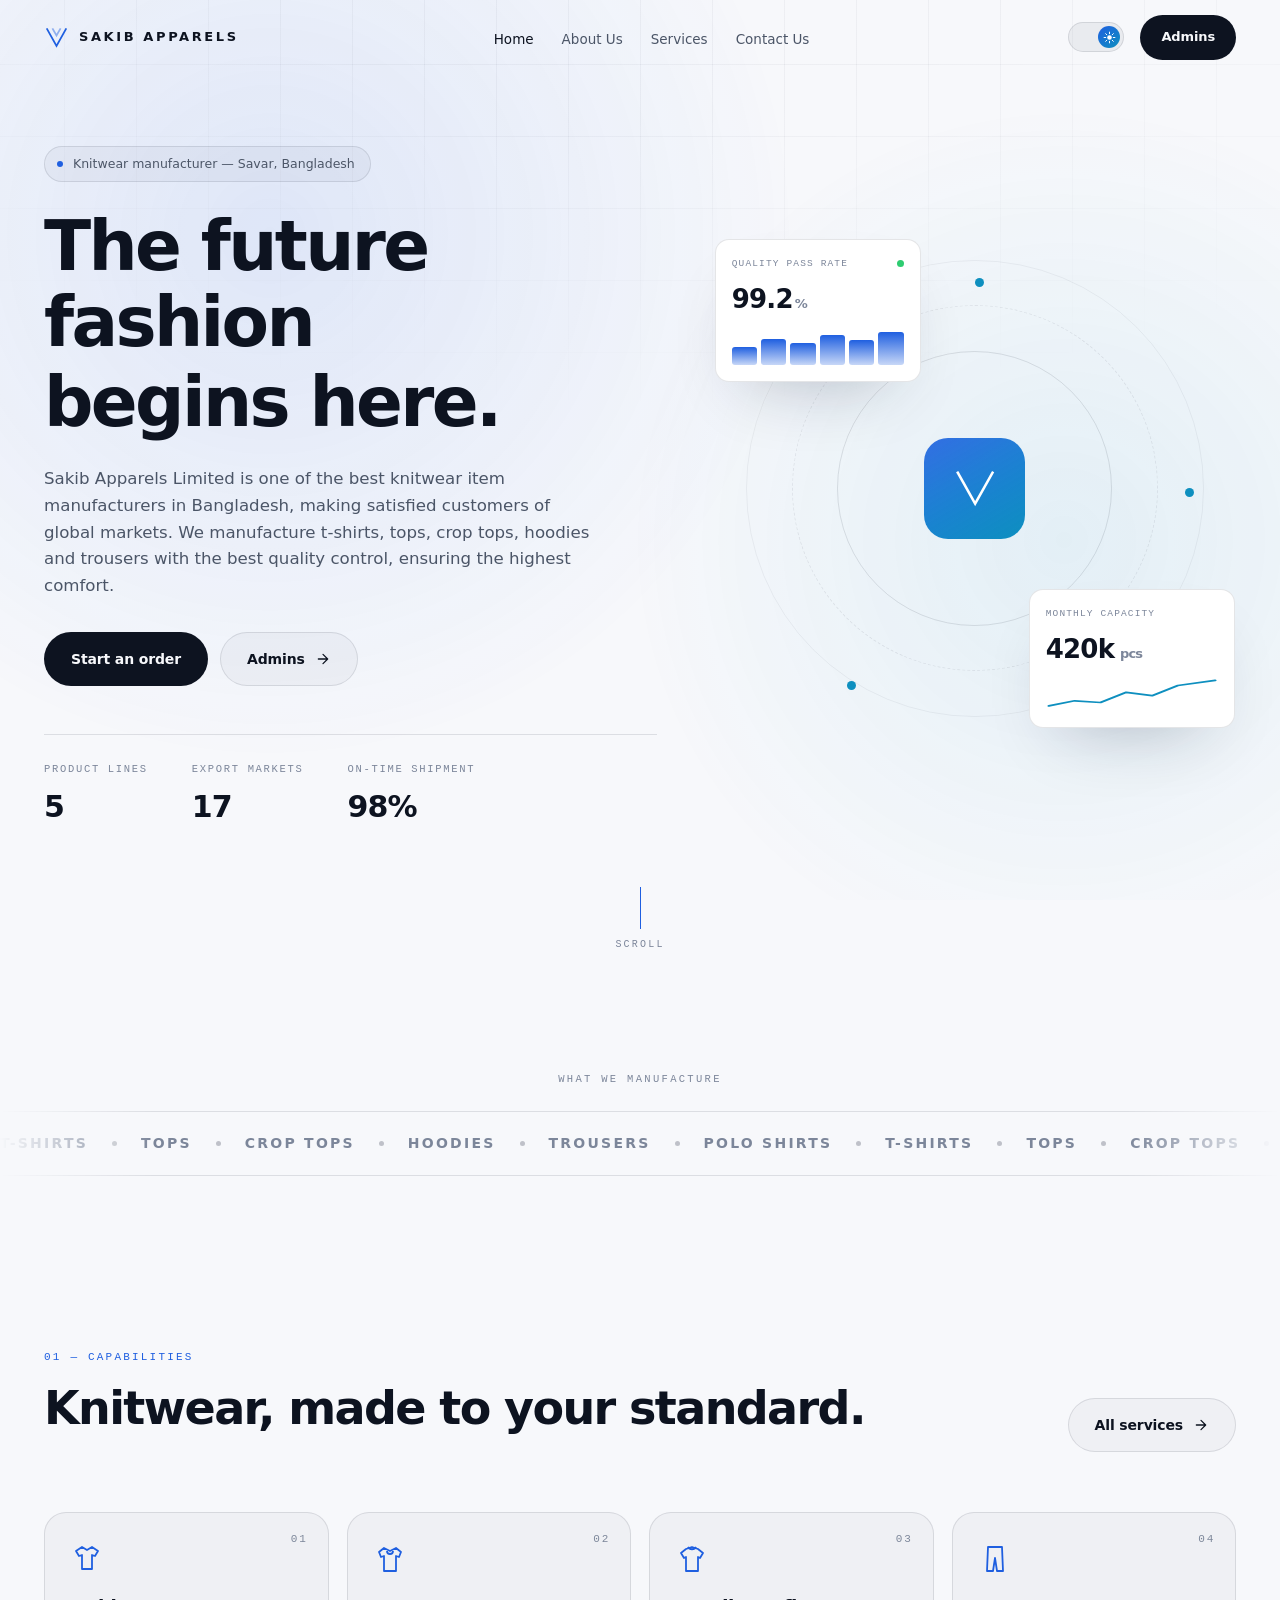
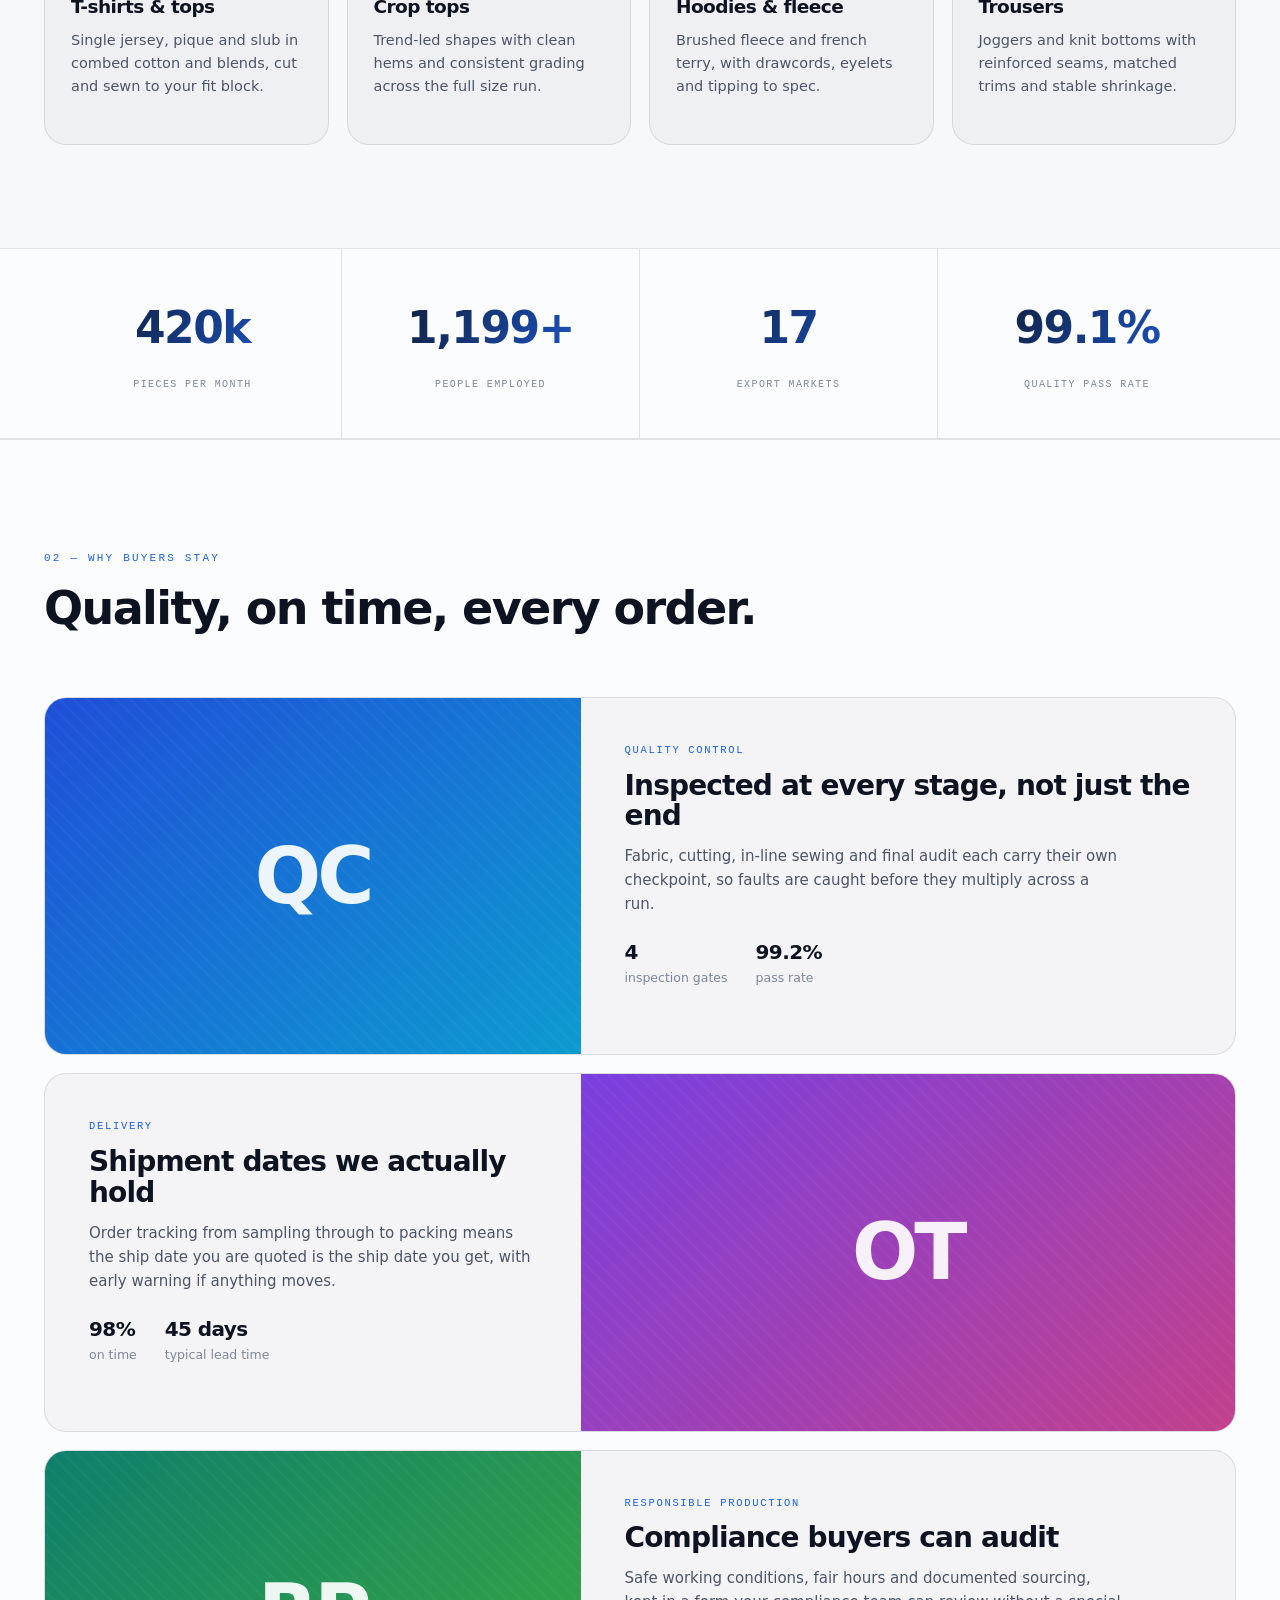
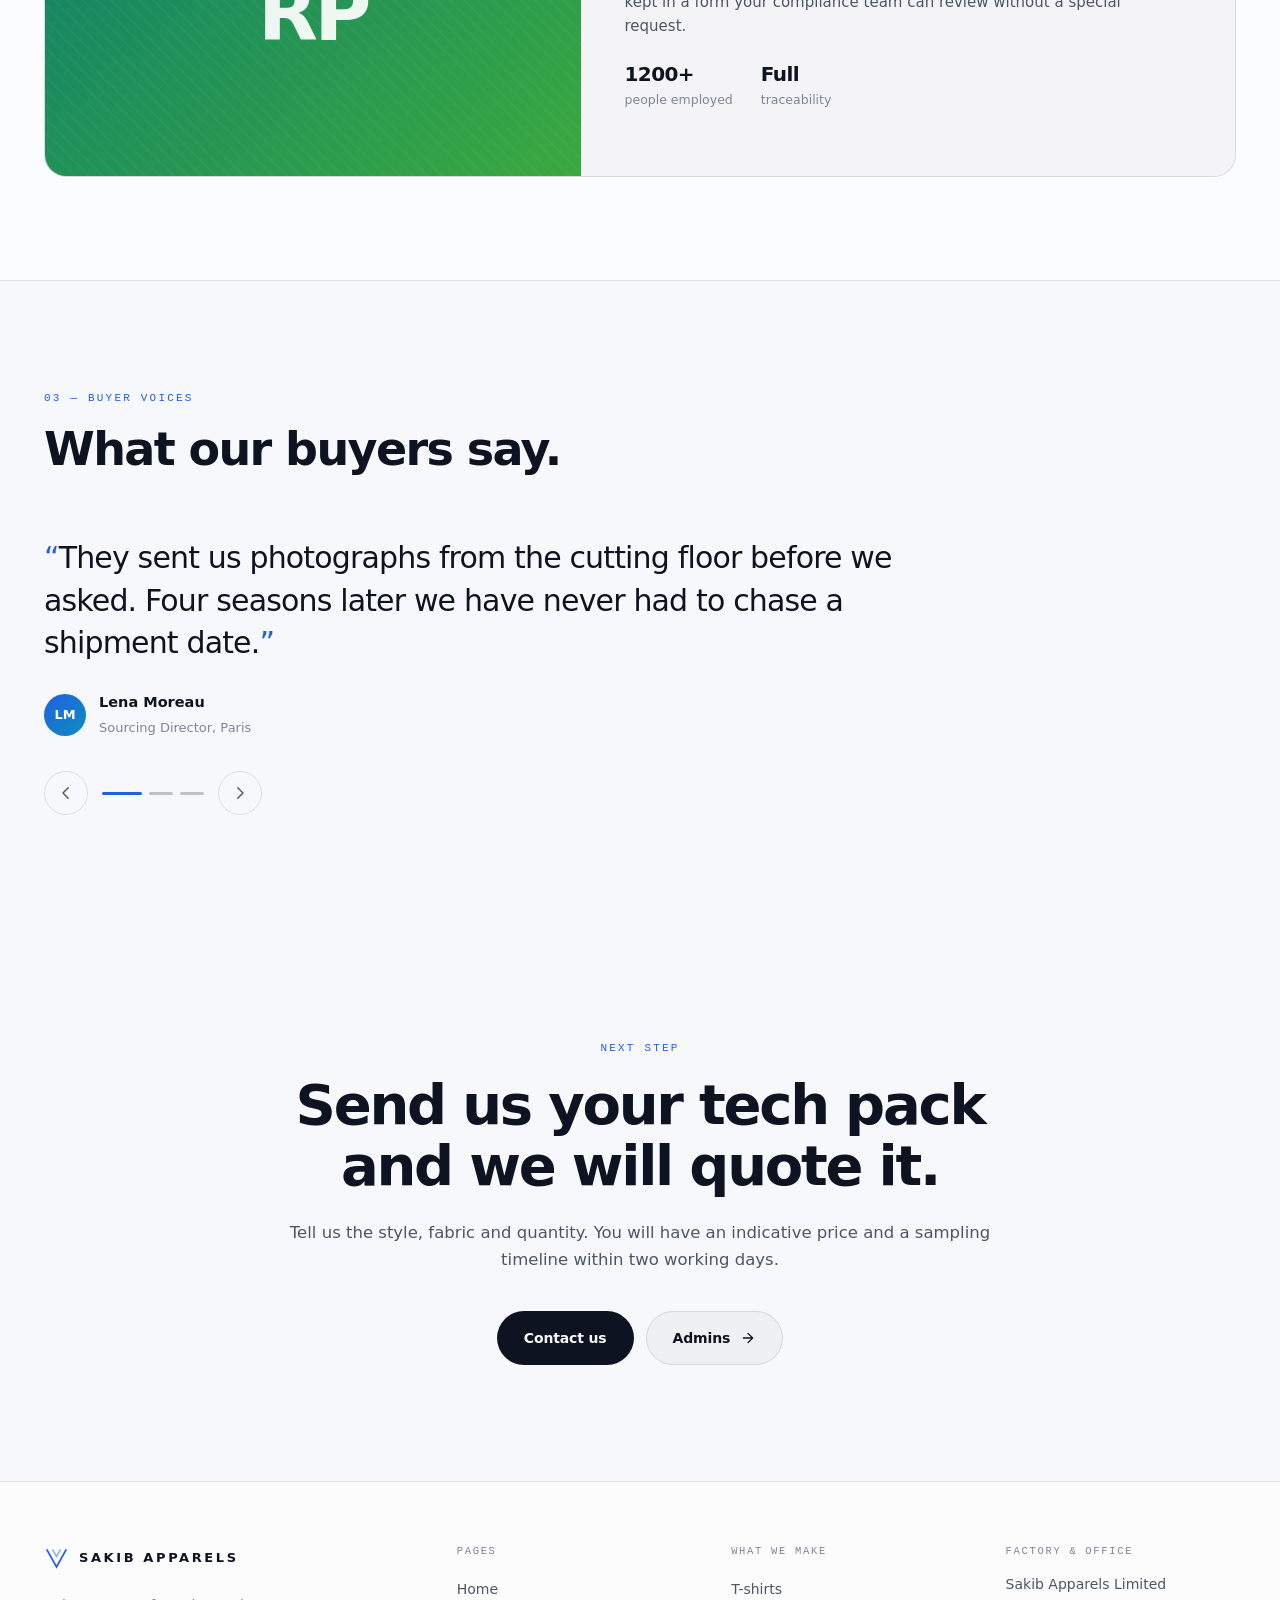
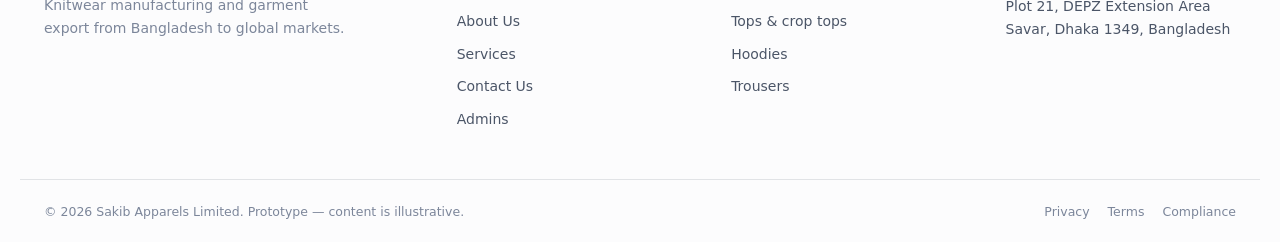
==== index.html @ a9047d4d "Add files via upload" ====
﻿<!DOCTYPE html>
<html lang="en" data-theme="dark">
<head>
<meta charset="UTF-8" />
<meta name="viewport" content="width=device-width, initial-scale=1, viewport-fit=cover" />
<meta name="theme-color" id="metaTheme" content="#07090d" />
<title>Sakib Apparels Limited — The future fashion begins here</title>
<meta name="description" content="Sakib Apparels Limited, one of the best knitwear item manufacturers in Bangladesh. T-shirts, tops, crop tops, hoodies and trousers for global markets." />
<script>
/* Runs before first paint so the saved theme applies with no flash. */
(function(){var d=document.documentElement;
try{var t=localStorage.getItem('sakib-theme');
if(t!=='light'&&t!=='dark')t=matchMedia('(prefers-color-scheme: light)').matches?'light':'dark';
d.setAttribute('data-theme',t);}catch(e){}})();
</script>
<link rel="stylesheet" href="styles.css" />
<noscript><style>.preloader{display:none}[data-reveal],.word{opacity:1!important;transform:none!important}</style></noscript>
</head>
<body>

<div class="preloader" id="preloader">
  <div class="preloader__inner">
    <svg class="preloader__mark" viewBox="0 0 48 48" aria-hidden="true">
      <path class="pl-path" d="M6 8 L24 40 L42 8" fill="none" stroke="currentColor" stroke-width="3" stroke-linecap="square"/>
      <path class="pl-path pl-path--2" d="M16 8 L24 22 L32 8" fill="none" stroke="currentColor" stroke-width="3" stroke-linecap="square"/>
    </svg>
    <div class="preloader__bar"><span id="plBar"></span></div>
    <div class="preloader__count"><span id="plCount">0</span><i>%</i></div>
  </div>
</div>

<div class="scrollbar" id="scrollbar"><span></span></div>

<div class="backdrop" aria-hidden="true">
  <div class="backdrop__grid"></div>
  <div class="backdrop__glow backdrop__glow--a"></div>
  <div class="backdrop__glow backdrop__glow--b"></div>
  <div class="backdrop__glow backdrop__glow--c"></div>
</div>

<header class="header" id="header">
  <div class="shell header__inner">
    <a href="index.html" class="brand">
      <svg class="brand__mark" viewBox="0 0 48 48" aria-hidden="true">
        <path d="M6 8 L24 40 L42 8" fill="none" stroke="currentColor" stroke-width="3.4" stroke-linecap="square"/>
        <path d="M17 8 L24 20 L31 8" fill="none" stroke="currentColor" stroke-width="3.4" stroke-linecap="square" opacity=".45"/>
      </svg>
      <span class="brand__word">SAKIB APPARELS</span>
    </a>

    <nav class="nav">
      <a href="index.html" class="nav__link is-current"><span>Home</span><span>Home</span></a>
      <a href="about.html" class="nav__link"><span>About Us</span><span>About Us</span></a>
      <a href="services.html" class="nav__link"><span>Services</span><span>Services</span></a>
      <a href="contact.html" class="nav__link"><span>Contact Us</span><span>Contact Us</span></a>
    </nav>

    <div class="header__actions">
      <button class="theme-toggle" id="themeToggle" type="button" aria-label="Switch colour theme">
        <span class="theme-toggle__track">
          <span class="theme-toggle__thumb">
            <svg class="ic ic--sun" viewBox="0 0 24 24" aria-hidden="true">
              <circle cx="12" cy="12" r="4.2" fill="currentColor"/>
              <g stroke="currentColor" stroke-width="1.8" stroke-linecap="round">
                <path d="M12 2v3M12 19v3M2 12h3M19 12h3M4.9 4.9l2.1 2.1M17 17l2.1 2.1M19.1 4.9L17 7M7 17l-2.1 2.1"/>
              </g>
            </svg>
            <svg class="ic ic--moon" viewBox="0 0 24 24" aria-hidden="true">
              <path d="M20 14.2A8.4 8.4 0 0 1 9.8 4 8.6 8.6 0 1 0 20 14.2Z" fill="currentColor"/>
            </svg>
          </span>
        </span>
      </button>

      <a href="admin.html" class="btn btn--solid btn--sm magnetic">
        <span class="btn__label">Admins</span>
        <span class="btn__shine"></span>
      </a>

      <button class="burger" id="burger" type="button" aria-label="Open menu" aria-expanded="false">
        <span></span><span></span><span></span>
      </button>
    </div>
  </div>
</header>

<div class="drawer" id="drawer">
  <nav class="drawer__nav">
    <a href="index.html" class="is-current" data-drawer-link>Home</a>
    <a href="about.html" data-drawer-link>About Us</a>
    <a href="services.html" data-drawer-link>Services</a>
    <a href="contact.html" data-drawer-link>Contact Us</a>
    <a href="admin.html" data-drawer-link>Admins</a>
  </nav>
  <div class="drawer__meta">
    <span>info@sakibapparels.example</span>
    <span>+880 2 5566 0148</span>
  </div>
</div>

<main>
<!-- ============ HERO ============ -->
<section class="hero">
  <div class="shell hero__inner">
    <div class="hero__copy">
      <div class="eyebrow" data-reveal data-intro>
        <span class="eyebrow__dot"></span>
        <span>Knitwear manufacturer — Savar, Bangladesh</span>
      </div>

      <h1 class="hero__title" data-split data-intro>
        The future fashion<br />begins here.
      </h1>

      <p class="hero__lede" data-reveal data-intro>
        Sakib Apparels Limited is one of the best knitwear item manufacturers in Bangladesh,
        making satisfied customers of global markets. We manufacture t-shirts, tops, crop tops,
        hoodies and trousers with the best quality control, ensuring the highest comfort.
      </p>

      <div class="hero__cta" data-reveal data-intro>
        <a href="contact.html" class="btn btn--solid magnetic">
          <span class="btn__label">Start an order</span>
          <span class="btn__shine"></span>
        </a>
        <a href="admin.html" class="btn btn--ghost magnetic">
          <span class="btn__label">Admins</span>
          <svg class="btn__arrow" viewBox="0 0 24 24" aria-hidden="true">
            <path d="M5 12h13M12 5l7 7-7 7" fill="none" stroke="currentColor" stroke-width="1.9" stroke-linecap="round" stroke-linejoin="round"/>
          </svg>
        </a>
      </div>

      <dl class="hero__facts" data-reveal data-intro>
        <div><dt>Product lines</dt><dd><span class="count" data-count="5">0</span></dd></div>
        <div><dt>Export markets</dt><dd><span class="count" data-count="17">0</span></dd></div>
        <div><dt>On-time shipment</dt><dd><span class="count" data-count="98" data-suffix="%">0</span></dd></div>
      </dl>
    </div>

    <div class="hero__visual" data-parallax="0.05">
      <div class="orbit">
        <div class="orbit__ring orbit__ring--1"></div>
        <div class="orbit__ring orbit__ring--2"></div>
        <div class="orbit__ring orbit__ring--3"></div>
        <div class="orbit__core">
          <svg viewBox="0 0 48 48" aria-hidden="true">
            <path d="M6 8 L24 40 L42 8" fill="none" stroke="currentColor" stroke-width="2.6" stroke-linecap="square"/>
          </svg>
        </div>
        <span class="orbit__node orbit__node--1"></span>
        <span class="orbit__node orbit__node--2"></span>
        <span class="orbit__node orbit__node--3"></span>
      </div>

      <article class="float-card float-card--a">
        <header>
          <span class="float-card__tag">Quality pass rate</span>
          <span class="pulse-dot"></span>
        </header>
        <strong>99.2<i>%</i></strong>
        <div class="bars">
          <span style="--h:52%"></span><span style="--h:74%"></span><span style="--h:63%"></span>
          <span style="--h:88%"></span><span style="--h:71%"></span><span style="--h:96%"></span>
        </div>
      </article>

      <article class="float-card float-card--b">
        <header><span class="float-card__tag">Monthly capacity</span></header>
        <strong>420k<i> pcs</i></strong>
        <svg class="spark" viewBox="0 0 120 40" preserveAspectRatio="none" aria-hidden="true">
          <path class="spark__line" d="M2 34 L20 28 L38 30 L56 18 L74 22 L92 10 L118 4"
                fill="none" stroke="currentColor" stroke-width="2" stroke-linecap="round" stroke-linejoin="round"/>
        </svg>
      </article>
    </div>
  </div>

  <div class="shell">
    <div class="scroll-hint">
      <span class="scroll-hint__line"></span>
      <span class="scroll-hint__text">Scroll</span>
    </div>
  </div>
</section>

<!-- ============ PRODUCT MARQUEE ============ -->
<section class="clients">
  <div class="shell">
    <p class="clients__label" data-reveal>What we manufacture</p>
  </div>
  <div class="marquee">
    <div class="marquee__track">
      <span>T-SHIRTS</span><span class="sep"></span>
      <span>TOPS</span><span class="sep"></span>
      <span>CROP TOPS</span><span class="sep"></span>
      <span>HOODIES</span><span class="sep"></span>
      <span>TROUSERS</span><span class="sep"></span>
      <span>POLO SHIRTS</span><span class="sep"></span>
      <span>T-SHIRTS</span><span class="sep"></span>
      <span>TOPS</span><span class="sep"></span>
      <span>CROP TOPS</span><span class="sep"></span>
      <span>HOODIES</span><span class="sep"></span>
      <span>TROUSERS</span><span class="sep"></span>
      <span>POLO SHIRTS</span><span class="sep"></span>
    </div>
  </div>
</section>

<!-- ============ CAPABILITIES ============ -->
<section class="section">
  <div class="shell">
    <div class="section__head section__head--split">
      <div>
        <span class="kicker" data-reveal>01 — Capabilities</span>
        <h2 class="section__title" data-split>Knitwear, made to your standard.</h2>
      </div>
      <a href="services.html" class="btn btn--ghost magnetic" data-reveal data-delay="120">
        <span class="btn__label">All services</span>
        <svg class="btn__arrow" viewBox="0 0 24 24" aria-hidden="true"><path d="M5 12h13M12 5l7 7-7 7" fill="none" stroke="currentColor" stroke-width="1.9" stroke-linecap="round" stroke-linejoin="round"/></svg>
      </a>
    </div>

    <div class="cards">
      <article class="card spotlight tilt" data-reveal>
        <div class="card__num">01</div>
        <svg class="card__icon" viewBox="0 0 32 32" aria-hidden="true">
          <path d="M11 4l5 3 5-3 6 4-3 5-3-1v14H11V12l-3 1-3-5z" fill="none" stroke="currentColor" stroke-width="1.8" stroke-linejoin="round"/>
        </svg>
        <h3>T-shirts &amp; tops</h3>
        <p>Single jersey, pique and slub in combed cotton and blends, cut and sewn to your fit block.</p>
        <span class="card__glow"></span>
      </article>

      <article class="card spotlight tilt" data-reveal data-delay="80">
        <div class="card__num">02</div>
        <svg class="card__icon" viewBox="0 0 32 32" aria-hidden="true">
          <path d="M10 5l6 3 6-3 5 4-2 5-3-1v15H10V13l-3 1-2-5z" fill="none" stroke="currentColor" stroke-width="1.8" stroke-linejoin="round"/>
          <path d="M13 8a3 3 0 0 0 6 0" fill="none" stroke="currentColor" stroke-width="1.8"/>
        </svg>
        <h3>Crop tops</h3>
        <p>Trend-led shapes with clean hems and consistent grading across the full size run.</p>
        <span class="card__glow"></span>
      </article>

      <article class="card spotlight tilt" data-reveal data-delay="160">
        <div class="card__num">03</div>
        <svg class="card__icon" viewBox="0 0 32 32" aria-hidden="true">
          <path d="M10 6l6-2 6 2 5 4-3 5-2-1v14H10V14l-2 1-3-5z" fill="none" stroke="currentColor" stroke-width="1.8" stroke-linejoin="round"/>
          <path d="M12 4c1.5 3 6.5 3 8 0" fill="none" stroke="currentColor" stroke-width="1.8"/>
        </svg>
        <h3>Hoodies &amp; fleece</h3>
        <p>Brushed fleece and french terry, with drawcords, eyelets and tipping to spec.</p>
        <span class="card__glow"></span>
      </article>

      <article class="card spotlight tilt" data-reveal data-delay="240">
        <div class="card__num">04</div>
        <svg class="card__icon" viewBox="0 0 32 32" aria-hidden="true">
          <path d="M9 4h14l1 24h-6l-2-13-2 13H8z" fill="none" stroke="currentColor" stroke-width="1.8" stroke-linejoin="round"/>
        </svg>
        <h3>Trousers</h3>
        <p>Joggers and knit bottoms with reinforced seams, matched trims and stable shrinkage.</p>
        <span class="card__glow"></span>
      </article>
    </div>
  </div>
</section>

<!-- ============ BAND ============ -->
<section class="band">
  <div class="shell band__inner">
    <div class="band__item" data-reveal>
      <span class="band__value"><span class="count" data-count="420" data-suffix="k">0</span></span>
      <span class="band__label">Pieces per month</span>
    </div>
    <div class="band__item" data-reveal data-delay="70">
      <span class="band__value"><span class="count" data-count="1200" data-suffix="+">0</span></span>
      <span class="band__label">People employed</span>
    </div>
    <div class="band__item" data-reveal data-delay="140">
      <span class="band__value"><span class="count" data-count="17">0</span></span>
      <span class="band__label">Export markets</span>
    </div>
    <div class="band__item" data-reveal data-delay="210">
      <span class="band__value"><span class="count" data-count="99.2" data-suffix="%">0</span></span>
      <span class="band__label">Quality pass rate</span>
    </div>
  </div>
</section>

<!-- ============ WHY BUYERS STAY ============ -->
<section class="section section--tint">
  <div class="shell">
    <div class="section__head">
      <span class="kicker" data-reveal>02 — Why buyers stay</span>
      <h2 class="section__title" data-split>Quality, on time, every order.</h2>
    </div>

    <div class="work">
      <article class="work__item" data-reveal>
        <div class="work__panel work__panel--1"><span class="work__glyph">QC</span></div>
        <div class="work__meta">
          <span class="work__sector">Quality control</span>
          <h3>Inspected at every stage, not just the end</h3>
          <p>Fabric, cutting, in-line sewing and final audit each carry their own checkpoint, so faults are caught before they multiply across a run.</p>
          <div class="work__stats">
            <span><b>4</b> inspection gates</span>
            <span><b>99.2%</b> pass rate</span>
          </div>
        </div>
      </article>

      <article class="work__item work__item--rev" data-reveal>
        <div class="work__panel work__panel--2"><span class="work__glyph">OT</span></div>
        <div class="work__meta">
          <span class="work__sector">Delivery</span>
          <h3>Shipment dates we actually hold</h3>
          <p>Order tracking from sampling through to packing means the ship date you are quoted is the ship date you get, with early warning if anything moves.</p>
          <div class="work__stats">
            <span><b>98%</b> on time</span>
            <span><b>45 days</b> typical lead time</span>
          </div>
        </div>
      </article>

      <article class="work__item" data-reveal>
        <div class="work__panel work__panel--3"><span class="work__glyph">RP</span></div>
        <div class="work__meta">
          <span class="work__sector">Responsible production</span>
          <h3>Compliance buyers can audit</h3>
          <p>Safe working conditions, fair hours and documented sourcing, kept in a form your compliance team can review without a special request.</p>
          <div class="work__stats">
            <span><b>1200+</b> people employed</span>
            <span><b>Full</b> traceability</span>
          </div>
        </div>
      </article>
    </div>
  </div>
</section>

<!-- ============ QUOTES ============ -->
<section class="section">
  <div class="shell">
    <div class="section__head">
      <span class="kicker" data-reveal>03 — Buyer voices</span>
      <h2 class="section__title" data-split>What our buyers say.</h2>
    </div>

    <div class="quotes" id="quotes">
      <div class="quotes__viewport">
        <blockquote class="quote is-active">
          <p>They sent us photographs from the cutting floor before we asked. Four seasons later we have never had to chase a shipment date.</p>
          <footer><span class="quote__avatar">LM</span><span><b>Lena Moreau</b><i>Sourcing Director, Paris</i></span></footer>
        </blockquote>
        <blockquote class="quote">
          <p>The fit block came back right on the second sample. For a first order with a new supplier, that told us everything about their pattern room.</p>
          <footer><span class="quote__avatar">AR</span><span><b>Adam Reyes</b><i>Product Manager, Madrid</i></span></footer>
        </blockquote>
        <blockquote class="quote">
          <p>Pricing was competitive, but what kept us was the communication. Questions get answered the same day, in plain language.</p>
          <footer><span class="quote__avatar">HT</span><span><b>Hannah Tran</b><i>Buying Lead, Toronto</i></span></footer>
        </blockquote>
      </div>

      <div class="quotes__controls">
        <button class="qbtn" id="qPrev" type="button" aria-label="Previous quote">
          <svg viewBox="0 0 24 24" aria-hidden="true"><path d="M15 5l-7 7 7 7" fill="none" stroke="currentColor" stroke-width="1.9" stroke-linecap="round" stroke-linejoin="round"/></svg>
        </button>
        <div class="quotes__dots" id="qDots"></div>
        <button class="qbtn" id="qNext" type="button" aria-label="Next quote">
          <svg viewBox="0 0 24 24" aria-hidden="true"><path d="M9 5l7 7-7 7" fill="none" stroke="currentColor" stroke-width="1.9" stroke-linecap="round" stroke-linejoin="round"/></svg>
        </button>
      </div>
    </div>
  </div>
</section>

<!-- ============ CTA ============ -->
<section class="cta" id="contact">
  <div class="shell cta__inner">
    <span class="kicker" data-reveal>Next step</span>
    <h2 class="cta__title" data-split>Send us your tech pack and we will quote it.</h2>
    <p class="cta__lede" data-reveal data-delay="100">
      Tell us the style, fabric and quantity. You will have an indicative price and a
      sampling timeline within two working days.
    </p>

    <div class="cta__buttons" data-reveal data-delay="180">
      <a href="contact.html" class="btn btn--solid magnetic">
        <span class="btn__label">Contact us</span>
        <span class="btn__shine"></span>
      </a>
      <a href="admin.html" class="btn btn--ghost magnetic">
        <span class="btn__label">Admins</span>
        <svg class="btn__arrow" viewBox="0 0 24 24" aria-hidden="true"><path d="M5 12h13M12 5l7 7-7 7" fill="none" stroke="currentColor" stroke-width="1.9" stroke-linecap="round" stroke-linejoin="round"/></svg>
      </a>
    </div>
  </div>
</section>
</main>

<footer class="footer">
  <div class="shell footer__inner">
    <div class="footer__brand">
      <a href="index.html" class="brand">
        <svg class="brand__mark" viewBox="0 0 48 48" aria-hidden="true">
        <path d="M6 8 L24 40 L42 8" fill="none" stroke="currentColor" stroke-width="3.4" stroke-linecap="square"/>
        <path d="M17 8 L24 20 L31 8" fill="none" stroke="currentColor" stroke-width="3.4" stroke-linecap="square" opacity=".45"/>
      </svg>
        <span class="brand__word">SAKIB APPARELS</span>
      </a>
      <p>Knitwear manufacturing and garment export from Bangladesh to global markets.</p>
    </div>

    <nav class="footer__col">
      <h4>Pages</h4>
      <a href="index.html">Home</a>
      <a href="about.html">About Us</a>
      <a href="services.html">Services</a>
      <a href="contact.html">Contact Us</a>
      <a href="admin.html">Admins</a>
    </nav>

    <nav class="footer__col">
      <h4>What we make</h4>
      <a href="services.html">T-shirts</a>
      <a href="services.html">Tops &amp; crop tops</a>
      <a href="services.html">Hoodies</a>
      <a href="services.html">Trousers</a>
    </nav>

    <div class="footer__col">
      <h4>Factory &amp; office</h4>
      <p>Sakib Apparels Limited<br />Plot 21, DEPZ Extension Area<br />Savar, Dhaka 1349, Bangladesh</p>
    </div>
  </div>

  <div class="shell footer__base">
    <span>© 2026 Sakib Apparels Limited. Prototype — content is illustrative.</span>
    <div class="footer__legal">
      <a href="#">Privacy</a><a href="#">Terms</a><a href="#">Compliance</a>
    </div>
  </div>
</footer>

<script src="lots-data.js"></script>
<script src="lots.js"></script>
<script src="main.js"></script>
</body>
</html>
---- styles.css ----
﻿/* =========================================================
   VANTAGE — shared stylesheet
   Home / Products / Services / About
   ========================================================= */

:root{
  --font-sans: "Inter", "Segoe UI", system-ui, -apple-system, "Helvetica Neue", Arial, sans-serif;
  --font-mono: "JetBrains Mono", "SF Mono", ui-monospace, Consolas, monospace;

  --shell: 1240px;
  --gutter: 24px;
  --r-sm: 8px;
  --r-md: 14px;
  --r-lg: 22px;
  --r-full: 999px;

  --ease-out: cubic-bezier(.16,1,.3,1);
  --ease-io:  cubic-bezier(.65,0,.35,1);
  --ease-spring: cubic-bezier(.34,1.56,.64,1);

  --header-h: 76px;
}

/* ---------- Dark (default) ---------- */
:root[data-theme="dark"]{
  --bg:            #07090d;
  --bg-2:          #0b0e14;
  --surface:       rgba(255,255,255,.032);
  --surface-2:     rgba(255,255,255,.055);
  --surface-solid: #0f131b;
  --line:          rgba(255,255,255,.10);
  --line-strong:   rgba(255,255,255,.20);

  --text:          #eef1f6;
  --text-2:        #a4adbd;
  --text-3:        #6d7789;

  --accent:        #4f8cff;
  --accent-2:      #7dd3fc;
  --accent-ink:    #05070c;
  --accent-soft:   rgba(79,140,255,.16);

  --glow-a: rgba(79,140,255,.26);
  --glow-b: rgba(125,211,252,.15);
  --glow-c: rgba(140,110,255,.17);

  --grid-line: rgba(255,255,255,.030);
  --shadow-lg: 0 30px 80px -30px rgba(0,0,0,.85);
  --header-solid: rgba(9,12,17,.94);
  --panel-solid: #101520;
  color-scheme: dark;
}

/* ---------- Light ---------- */
:root[data-theme="light"]{
  --bg:            #f7f8fb;
  --bg-2:          #ffffff;
  --surface:       rgba(12,20,40,.030);
  --surface-2:     rgba(12,20,40,.055);
  --surface-solid: #ffffff;
  --line:          rgba(12,20,40,.11);
  --line-strong:   rgba(12,20,40,.24);

  --text:          #0d1320;
  --text-2:        #4b5567;
  --text-3:        #7c869a;

  --accent:        #1f5fe0;
  --accent-2:      #0e8fbf;
  --accent-ink:    #ffffff;
  --accent-soft:   rgba(31,95,224,.10);

  --glow-a: rgba(31,95,224,.15);
  --glow-b: rgba(14,143,191,.11);
  --glow-c: rgba(120,90,240,.11);

  --grid-line: rgba(12,20,40,.038);
  --shadow-lg: 0 30px 70px -34px rgba(15,30,60,.30);
  --header-solid: rgba(250,251,253,.94);
  --panel-solid: #ffffff;
  color-scheme: light;
}

/* =========================================================
   BASE — note the overflow clamp on BOTH html and body,
   which is what actually kills sideways scroll on phones.
   ========================================================= */
*,*::before,*::after{ box-sizing:border-box; }

html{
  -webkit-text-size-adjust:100%;
  scroll-behavior:smooth;
  scroll-padding-top:90px;
}
html,body{
  max-width:100%;
  overflow-x:hidden;   /* fallback */
  overflow-x:clip;     /* modern: no scroll container side effects */
}
body{
  margin:0;
  font-family:var(--font-sans);
  background:var(--bg);
  color:var(--text);
  line-height:1.6;
  -webkit-font-smoothing:antialiased;
  overscroll-behavior-x:none;
  transition:background-color .5s var(--ease-io), color .5s var(--ease-io);
}
body.is-locked{ overflow:hidden; }

img,svg,video{ display:block; max-width:100%; }
a{ color:inherit; text-decoration:none; }
button{ font:inherit; color:inherit; background:none; border:0; cursor:pointer; }
h1,h2,h3,h4{ margin:0; line-height:1.1; letter-spacing:-.03em; font-weight:600; overflow-wrap:break-word; }
p{ margin:0; overflow-wrap:break-word; }
ul,ol{ margin:0; padding:0; list-style:none; }
::selection{ background:var(--accent); color:var(--accent-ink); }

/* every grid/flex child may shrink — the classic overflow culprit */
.shell > *, .cards > *, .posts > *, .work > *, .pgrid > *,
.team > *, .values > *, .band__inner > *, .footer__inner > *{ min-width:0; }

.shell{
  width:100%;
  max-width:var(--shell);
  margin-inline:auto;
  padding-inline:var(--gutter);
}

.scroll-x{
  overflow-x:auto;
  -webkit-overflow-scrolling:touch;
  scrollbar-width:thin;
}

.visually-hidden{
  position:absolute; width:1px; height:1px; margin:-1px; padding:0;
  overflow:hidden; clip-path:inset(50%); white-space:nowrap; border:0;
}

/* =========================================================
   PRELOADER
   ========================================================= */
.preloader{
  position:fixed; inset:0; z-index:200;
  background:var(--bg); display:grid; place-items:center;
  transition:opacity .3s var(--ease-io), visibility .3s;
}
.preloader.is-done{ opacity:0; visibility:hidden; }
.preloader__inner{ display:grid; justify-items:center; gap:24px; width:min(260px,64vw); }
.preloader__mark{ width:52px; height:52px; color:var(--accent); overflow:visible; }
.pl-path{ stroke-dasharray:120; stroke-dashoffset:120; animation:draw .75s var(--ease-io) infinite; }
.pl-path--2{ animation-delay:.11s; opacity:.5; }
@keyframes draw{
  0%{ stroke-dashoffset:120; }
  45%{ stroke-dashoffset:0; }
  75%{ stroke-dashoffset:0; opacity:1; }
  100%{ stroke-dashoffset:-120; opacity:.2; }
}
.preloader__bar{ width:100%; height:2px; background:var(--line); border-radius:2px; overflow:hidden; }
.preloader__bar span{
  display:block; height:100%; width:0%; transform-origin:left;
  background:linear-gradient(90deg,var(--accent),var(--accent-2));
  transition:width .09s linear;   /* keeps pace with the halved tick */
}
.preloader__count{ font-family:var(--font-mono); font-size:11px; letter-spacing:.22em; color:var(--text-3); }
.preloader__count i{ font-style:normal; }

/* =========================================================
   SCROLL PROGRESS
   ========================================================= */
.scrollbar{ position:fixed; top:0; left:0; right:0; height:2px; z-index:120; pointer-events:none; }
.scrollbar span{
  display:block; height:100%; width:100%;
  transform:scaleX(0); transform-origin:left;
  background:linear-gradient(90deg,var(--accent),var(--accent-2));
}

/* =========================================================
   BACKDROP — gradients only, no filter:blur (blur layers are
   the single biggest cause of scroll jank on phones)
   ========================================================= */
.backdrop{ position:fixed; inset:0; z-index:-1; overflow:hidden; pointer-events:none; }

.backdrop__grid{
  position:absolute; inset:-80px;
  background-image:
    linear-gradient(to right, var(--grid-line) 1px, transparent 1px),
    linear-gradient(to bottom, var(--grid-line) 1px, transparent 1px);
  background-size:72px 72px;
  mask-image:radial-gradient(ellipse 90% 60% at 50% 0%, #000 30%, transparent 78%);
  -webkit-mask-image:radial-gradient(ellipse 90% 60% at 50% 0%, #000 30%, transparent 78%);
  animation:gridDrift 40s linear infinite;   /* transform, not background-position */
}
@keyframes gridDrift{ to{ transform:translate3d(72px,72px,0); } }

.backdrop__glow{
  position:absolute; border-radius:50%;
  background:radial-gradient(circle closest-side, var(--c), transparent 100%);
  will-change:transform;
}
.backdrop__glow--a{ --c:var(--glow-a); width:120vmin; height:120vmin; left:-30vmin; top:-34vmin;
  animation:floatA 26s var(--ease-io) infinite alternate; }
.backdrop__glow--b{ --c:var(--glow-b); width:100vmin; height:100vmin; right:-26vmin; top:10vmin;
  animation:floatB 32s var(--ease-io) infinite alternate; }
.backdrop__glow--c{ --c:var(--glow-c); width:110vmin; height:110vmin; left:20vmin; top:80vmin;
  animation:floatC 38s var(--ease-io) infinite alternate; }
@keyframes floatA{ to{ transform:translate3d(8vmin,7vmin,0); } }
@keyframes floatB{ to{ transform:translate3d(-9vmin,9vmin,0); } }
@keyframes floatC{ to{ transform:translate3d(6vmin,-8vmin,0); } }

/* =========================================================
   HEADER
   ========================================================= */
.header{
  position:fixed; top:0; left:0; right:0; z-index:110;
  height:var(--header-h);
  border-bottom:1px solid transparent;
  transform:translateY(-100%);
  animation:headerIn .8s var(--ease-out) .3s forwards;
  transition:height .35s var(--ease-out), background-color .4s, border-color .4s, transform .4s var(--ease-out);
}
@keyframes headerIn{ to{ transform:translateY(0); } }
.header.is-stuck{
  background:color-mix(in srgb, var(--bg) 76%, transparent);
  backdrop-filter:blur(14px) saturate(160%);
  -webkit-backdrop-filter:blur(14px) saturate(160%);
  border-bottom-color:var(--line);
  height:64px;
}
.header.is-hidden{ transform:translateY(-100%); animation:none; }
.header__inner{ height:100%; display:flex; align-items:center; justify-content:space-between; gap:20px; }

.brand{ display:inline-flex; align-items:center; gap:10px; flex:none; }
.brand__mark{ width:25px; height:25px; color:var(--accent); overflow:visible; }
.brand:hover .brand__mark{ animation:markPop .6s var(--ease-spring); }
@keyframes markPop{ 40%{ transform:translateY(-4px) rotate(-6deg); } }
.brand__word{ font-weight:700; letter-spacing:.2em; font-size:13px; white-space:nowrap; }

.nav{ display:flex; align-items:center; gap:2px; }
.nav__link{
  position:relative; display:block; overflow:hidden; height:18px;
  padding:0 13px; font-size:13.5px; color:var(--text-2); font-weight:500; white-space:nowrap;
}
.nav__link span{ display:block; transition:transform .4s var(--ease-out); }
.nav__link span:last-child{ color:var(--text); }
.nav__link:hover span{ transform:translateY(-18px); }
.nav__link::after{
  content:""; position:absolute; left:13px; right:13px; bottom:-6px; height:1px;
  background:var(--accent); transform:scaleX(0); transform-origin:right;
  transition:transform .4s var(--ease-out);
}
.nav__link:hover::after,.nav__link.is-current::after{ transform:scaleX(1); transform-origin:left; }
.nav__link.is-current span{ color:var(--text); }

.header__actions{ display:flex; align-items:center; gap:12px; flex:none; }

/* ---------- Theme toggle ---------- */
.theme-toggle{ padding:4px; border-radius:var(--r-full); flex:none; }
.theme-toggle__track{
  display:block; position:relative; width:56px; height:30px; border-radius:var(--r-full);
  background:var(--surface-2); border:1px solid var(--line);
  transition:background-color .4s var(--ease-io), border-color .4s;
}
.theme-toggle:hover .theme-toggle__track{ border-color:var(--line-strong); }
.theme-toggle__thumb{
  position:absolute; top:3px; left:3px; width:22px; height:22px; border-radius:50%;
  background:linear-gradient(140deg,var(--accent),var(--accent-2));
  display:grid; place-items:center; overflow:hidden;
  transition:transform .45s var(--ease-spring);
}
:root[data-theme="light"] .theme-toggle__thumb{ transform:translateX(26px); }
.theme-toggle .ic{ width:13px; height:13px; grid-area:1/1; color:var(--accent-ink);
  transition:transform .45s var(--ease-spring), opacity .3s; }
.ic--sun{ transform:translateY(16px) rotate(-70deg); opacity:0; }
.ic--moon{ transform:none; opacity:1; }
:root[data-theme="light"] .ic--sun{ transform:none; opacity:1; }
:root[data-theme="light"] .ic--moon{ transform:translateY(-16px) rotate(70deg); opacity:0; }

/* ---------- Burger ---------- */
.burger{ display:none; width:36px; height:36px; position:relative; flex:none; }
.burger span{
  position:absolute; left:8px; right:8px; height:1.6px; background:var(--text); border-radius:2px;
  transition:transform .35s var(--ease-out), opacity .2s;
}
.burger span:nth-child(1){ top:13px; }
.burger span:nth-child(2){ top:18px; }
.burger span:nth-child(3){ top:23px; }
.burger.is-open span:nth-child(1){ transform:translateY(5px) rotate(45deg); }
.burger.is-open span:nth-child(2){ opacity:0; transform:scaleX(.3); }
.burger.is-open span:nth-child(3){ transform:translateY(-5px) rotate(-45deg); }

/* ---------- Drawer ---------- */
.drawer{
  position:fixed; inset:0; z-index:105;
  background:var(--bg);
  display:flex; flex-direction:column; justify-content:center; gap:36px;
  padding:0 var(--gutter);
  opacity:0; visibility:hidden;
  transform:translateY(-8px);
  transition:opacity .32s var(--ease-out), transform .32s var(--ease-out), visibility .32s;
}
.drawer.is-open{ opacity:1; visibility:visible; transform:none; }
.drawer__nav{ display:grid; gap:4px; }
.drawer__nav a{
  font-size:clamp(28px,8vw,42px); font-weight:600; letter-spacing:-.03em; padding:6px 0;
  opacity:0; transform:translateY(18px);
  transition:opacity .4s var(--ease-out), transform .4s var(--ease-out), color .25s;
}
.drawer.is-open .drawer__nav a{ opacity:1; transform:none; }
.drawer.is-open .drawer__nav a:nth-child(1){ transition-delay:.06s; }
.drawer.is-open .drawer__nav a:nth-child(2){ transition-delay:.11s; }
.drawer.is-open .drawer__nav a:nth-child(3){ transition-delay:.16s; }
.drawer.is-open .drawer__nav a:nth-child(4){ transition-delay:.21s; }
.drawer.is-open .drawer__nav a:nth-child(5){ transition-delay:.26s; }
.drawer__nav a.is-current{ color:var(--accent); }
.drawer__meta{ display:grid; gap:4px; font-family:var(--font-mono); font-size:12px; color:var(--text-3); }

/* =========================================================
   BUTTONS
   ========================================================= */
.btn{
  position:relative; display:inline-flex; align-items:center; justify-content:center; gap:10px;
  padding:15px 26px; border-radius:var(--r-full);
  font-size:14px; font-weight:600; letter-spacing:-.01em; text-align:center;
  border:1px solid transparent; overflow:hidden; isolation:isolate;
  max-width:100%;
}
.btn--sm{ padding:11px 20px; font-size:13px; }
.btn--solid{ background:var(--text); color:var(--bg); }
.btn--ghost{ border-color:var(--line); color:var(--text); background:var(--surface); }
.btn--ghost:hover{ border-color:var(--line-strong); background:var(--surface-2); }
.btn__label{ position:relative; z-index:2; }
.btn__shine{
  position:absolute; inset:0; z-index:1;
  background:linear-gradient(110deg, transparent 20%, color-mix(in srgb, var(--accent) 55%, transparent) 50%, transparent 80%);
  transform:translateX(-120%);
  transition:transform .75s var(--ease-io);
}
.btn:hover .btn__shine{ transform:translateX(120%); }
.btn__arrow{ width:16px; height:16px; position:relative; z-index:2; flex:none;
  transition:transform .35s var(--ease-out); }
.btn:hover .btn__arrow{ transform:translateX(5px); }

/* =========================================================
   TYPE HELPERS
   ========================================================= */
.kicker{
  display:inline-block; font-family:var(--font-mono); font-size:11px;
  letter-spacing:.2em; text-transform:uppercase; color:var(--accent); margin-bottom:16px;
}
.eyebrow{
  display:inline-flex; align-items:center; gap:10px;
  padding:7px 15px 7px 12px; border:1px solid var(--line); border-radius:var(--r-full);
  background:var(--surface); font-size:12.5px; color:var(--text-2); margin-bottom:26px;
  max-width:100%;
}
.eyebrow span:last-child{ overflow:hidden; text-overflow:ellipsis; }
.eyebrow__dot{
  width:6px; height:6px; border-radius:50%; background:var(--accent); flex:none;
  animation:ping 2.4s var(--ease-out) infinite;
}
@keyframes ping{
  0%{ box-shadow:0 0 0 0 color-mix(in srgb,var(--accent) 55%, transparent); }
  70%,100%{ box-shadow:0 0 0 9px transparent; }
}
.pulse-dot{ width:7px; height:7px; border-radius:50%; background:#2ecc71; flex:none;
  animation:ping2 2s var(--ease-out) infinite; }
@keyframes ping2{
  0%{ box-shadow:0 0 0 0 rgba(46,204,113,.55); }
  70%,100%{ box-shadow:0 0 0 8px transparent; }
}

/* split-text primitives */
.line-mask{ display:block; overflow:hidden; padding-bottom:.06em; }
.word{
  display:inline-block; transform:translateY(105%); opacity:0;
  transition:transform .8s var(--ease-out), opacity .8s var(--ease-out);
}
.is-in .word{ transform:none; opacity:1; }

[data-reveal]{ opacity:0; transform:translateY(24px);
  transition:opacity .75s var(--ease-out), transform .75s var(--ease-out); }
[data-reveal].is-in{ opacity:1; transform:none; }

/* =========================================================
   HERO (home)
   ========================================================= */
.hero{ position:relative; padding:calc(var(--header-h) + 70px) 0 84px; }
.hero__inner{
  display:grid; grid-template-columns:minmax(0,1.08fr) minmax(0,.92fr);
  gap:56px; align-items:center;
}
.hero__title{ font-size:clamp(34px,5.4vw,70px); letter-spacing:-.038em; margin-bottom:22px; }
.hero__lede{ font-size:clamp(15px,1.3vw,18px); color:var(--text-2); max-width:52ch; margin-bottom:32px; }
.hero__cta{ display:flex; flex-wrap:wrap; gap:12px; margin-bottom:48px; }
.hero__facts{
  display:flex; gap:clamp(20px,5vw,44px); flex-wrap:wrap; margin:0;
  padding-top:26px; border-top:1px solid var(--line);
}
.hero__facts dt{
  font-family:var(--font-mono); font-size:10.5px; letter-spacing:.16em;
  text-transform:uppercase; color:var(--text-3); margin-bottom:5px;
}
.hero__facts dd{ margin:0; font-size:clamp(24px,4vw,30px); font-weight:600;
  letter-spacing:-.03em; font-variant-numeric:tabular-nums; }

/* ---------- Hero visual ---------- */
.hero__visual{ position:relative; width:100%; aspect-ratio:1/1; max-width:520px; margin-inline:auto; }
.orbit{ position:absolute; inset:6%; display:grid; place-items:center; }
.orbit__ring{ position:absolute; border-radius:50%; border:1px solid var(--line); }
.orbit__ring--1{ width:60%; aspect-ratio:1; animation:spin 26s linear infinite; }
.orbit__ring--2{ width:80%; aspect-ratio:1; border-style:dashed; opacity:.7;
  animation:spin 42s linear infinite reverse; }
.orbit__ring--3{ width:100%; aspect-ratio:1; opacity:.45; animation:spin 64s linear infinite; }
@keyframes spin{ to{ transform:rotate(360deg); } }

.orbit__core{
  width:clamp(78px,22%,112px); aspect-ratio:1; border-radius:24px;
  background:linear-gradient(150deg, color-mix(in srgb,var(--accent) 90%, transparent), var(--accent-2));
  display:grid; place-items:center; color:var(--accent-ink);
  animation:bob 6s var(--ease-io) infinite alternate;
}
.orbit__core svg{ width:46%; height:46%; }
@keyframes bob{ to{ transform:translate3d(0,-12px,0); } }

.orbit__node{ position:absolute; width:9px; height:9px; border-radius:50%; background:var(--accent-2); }
.orbit__node--1{ top:4%; left:50%; }
.orbit__node--2{ top:50%; right:2%; }
.orbit__node--3{ bottom:6%; left:22%; }

.float-card{
  position:absolute; width:clamp(150px,42%,206px); padding:16px;
  background:var(--panel-solid);
  border:1px solid var(--line); border-radius:var(--r-md);
  box-shadow:var(--shadow-lg);
  animation:cardFloat 7s var(--ease-io) infinite alternate;
}
.float-card--a{ top:2%; left:0; }
.float-card--b{ bottom:4%; right:0; animation-delay:-3.2s; }
@keyframes cardFloat{ to{ transform:translate3d(0,-16px,0); } }
.float-card header{ display:flex; justify-content:space-between; align-items:center; gap:8px; margin-bottom:8px; }
.float-card__tag{ font-family:var(--font-mono); font-size:9.5px; letter-spacing:.12em;
  text-transform:uppercase; color:var(--text-3); }
.float-card strong{ display:block; font-size:clamp(20px,4.4vw,26px); font-weight:600; letter-spacing:-.03em; }
.float-card strong i{ font-style:normal; font-size:13px; color:var(--text-3); margin-left:2px; }

.bars{ display:flex; align-items:flex-end; gap:4px; height:34px; margin-top:10px; }
.bars span{
  flex:1; height:var(--h); border-radius:3px; transform-origin:bottom;
  background:linear-gradient(180deg,var(--accent),color-mix(in srgb,var(--accent) 25%, transparent));
  animation:barGrow 1.5s var(--ease-out) backwards;
}
.bars span:nth-child(1){ animation-delay:.1s } .bars span:nth-child(2){ animation-delay:.18s }
.bars span:nth-child(3){ animation-delay:.26s } .bars span:nth-child(4){ animation-delay:.34s }
.bars span:nth-child(5){ animation-delay:.42s } .bars span:nth-child(6){ animation-delay:.5s }
@keyframes barGrow{ from{ transform:scaleY(0); opacity:0; } }

.spark{ width:100%; height:34px; margin-top:6px; color:var(--accent-2); }
.spark__line{ stroke-dasharray:200; stroke-dashoffset:200; animation:drawLine 2s var(--ease-io) .4s forwards; }
@keyframes drawLine{ to{ stroke-dashoffset:0; } }

.scroll-hint{
  display:grid; justify-items:center; gap:8px; margin-top:56px;
  font-family:var(--font-mono); font-size:10px; letter-spacing:.22em;
  text-transform:uppercase; color:var(--text-3);
}
.scroll-hint__line{ width:1px; height:42px; background:var(--line-strong); position:relative; overflow:hidden; }
.scroll-hint__line::after{ content:""; position:absolute; inset:0; background:var(--accent);
  animation:scrollRun 2.2s var(--ease-io) infinite; }
@keyframes scrollRun{ 0%{ transform:translateY(-100%);} 60%,100%{ transform:translateY(100%);} }

/* =========================================================
   SUBHERO (inner pages)
   ========================================================= */
.subhero{ padding:calc(var(--header-h) + 62px) 0 54px; position:relative; }
.subhero__inner{ max-width:820px; }
.subhero h1{ font-size:clamp(32px,5.6vw,60px); letter-spacing:-.04em; margin-bottom:20px; }
.subhero p{ color:var(--text-2); font-size:clamp(15px,1.4vw,18px); max-width:58ch; }
.crumbs{
  display:flex; align-items:center; gap:8px; flex-wrap:wrap; margin-bottom:22px;
  font-family:var(--font-mono); font-size:10.5px; letter-spacing:.16em;
  text-transform:uppercase; color:var(--text-3);
}
.crumbs a:hover{ color:var(--accent); }
.crumbs i{ font-style:normal; color:var(--line-strong); }
.subhero__stats{
  display:flex; flex-wrap:wrap; gap:clamp(20px,5vw,48px);
  margin-top:40px; padding-top:26px; border-top:1px solid var(--line);
}
.subhero__stats div{ min-width:0; }
.subhero__stats b{ display:block; font-size:clamp(22px,3.4vw,30px); font-weight:600;
  letter-spacing:-.03em; font-variant-numeric:tabular-nums; }
.subhero__stats span{ font-family:var(--font-mono); font-size:10.5px; letter-spacing:.14em;
  text-transform:uppercase; color:var(--text-3); }

/* =========================================================
   MARQUEE
   ========================================================= */
.clients{ padding:34px 0 64px; }
.clients__label{ font-family:var(--font-mono); font-size:10.5px; letter-spacing:.22em;
  text-transform:uppercase; color:var(--text-3); margin-bottom:24px; text-align:center; }
.marquee{
  overflow:hidden; border-block:1px solid var(--line); padding:20px 0; width:100%;
  mask-image:linear-gradient(90deg,transparent,#000 12%,#000 88%,transparent);
  -webkit-mask-image:linear-gradient(90deg,transparent,#000 12%,#000 88%,transparent);
}
.marquee__track{
  display:flex; align-items:center; gap:24px; width:max-content;
  animation:slide 38s linear infinite; will-change:transform;
}
.marquee:hover .marquee__track{ animation-play-state:paused; }
.marquee__track span{ font-size:14px; font-weight:600; letter-spacing:.16em;
  color:var(--text-3); white-space:nowrap; }
.marquee__track .sep{ width:5px; height:5px; border-radius:50%; background:var(--line-strong); flex:none; }
@keyframes slide{ to{ transform:translate3d(-50%,0,0); } }

/* =========================================================
   SECTION SHELL
   ========================================================= */
.section{ padding:clamp(64px,8vw,110px) 0; position:relative; }
.section--tint{ background:color-mix(in srgb, var(--bg-2) 55%, transparent);
  border-block:1px solid var(--line); }
.section__head{ max-width:720px; margin-bottom:clamp(38px,5vw,60px); }
.section__head--split{
  max-width:none; display:flex; justify-content:space-between; align-items:flex-end;
  gap:32px; flex-wrap:wrap;
}
.section__head--split > div{ min-width:0; flex:1 1 380px; }
.section__head--split p{ max-width:42ch; }
.section__title{ font-size:clamp(26px,3.6vw,46px); letter-spacing:-.035em; margin-bottom:16px; }
.section__lede{ color:var(--text-2); font-size:clamp(14.5px,1.3vw,16px); }

/* =========================================================
   CARDS
   ========================================================= */
.cards{ display:grid; grid-template-columns:repeat(auto-fit,minmax(250px,1fr)); gap:18px; }
.card{
  position:relative; padding:30px 26px 28px;
  background:var(--surface); border:1px solid var(--line); border-radius:var(--r-lg);
  overflow:hidden;
  transition:border-color .35s, background-color .35s, transform .4s var(--ease-out), box-shadow .4s;
}
.card:hover{ border-color:var(--line-strong); box-shadow:var(--shadow-lg); }
.card__num{ position:absolute; top:18px; right:20px; font-family:var(--font-mono);
  font-size:11px; letter-spacing:.16em; color:var(--text-3); }
.card__icon{ width:32px; height:32px; color:var(--accent); margin-bottom:22px;
  transition:transform .45s var(--ease-spring); }
.card:hover .card__icon{ transform:translateY(-4px) scale(1.08); }
.card h3{ font-size:18.5px; margin-bottom:11px; }
.card p{ color:var(--text-2); font-size:14.5px; margin-bottom:18px; }
.card__list{ display:grid; gap:8px; padding-top:16px; border-top:1px solid var(--line); }
.card__list li{ position:relative; padding-left:17px; font-size:13.5px; color:var(--text-3); }
.card__list li::before{ content:""; position:absolute; left:0; top:9px; width:7px; height:1px;
  background:var(--accent); transition:width .3s var(--ease-out); }
.card:hover .card__list li::before{ width:11px; }
.card__glow{
  position:absolute; width:280px; height:280px; border-radius:50%; pointer-events:none;
  background:radial-gradient(circle closest-side, var(--accent-soft), transparent 100%);
  left:50%; top:50%; transform:translate(-50%,-50%); opacity:0; transition:opacity .35s;
}
.card:hover .card__glow{ opacity:1; }

/* =========================================================
   STATS BAND
   ========================================================= */
.band{ border-block:1px solid var(--line);
  background:color-mix(in srgb, var(--bg-2) 55%, transparent); }
.band__inner{ display:grid; grid-template-columns:repeat(auto-fit,minmax(170px,1fr)); }
.band__item{ padding:clamp(30px,4vw,44px) 20px; text-align:center;
  border-right:1px solid var(--line); transition:background-color .35s; }
.band__item:last-child{ border-right:0; }
.band__item:hover{ background:var(--surface); }
.band__value{
  display:block; font-size:clamp(26px,3.6vw,44px); font-weight:600;
  letter-spacing:-.035em; font-variant-numeric:tabular-nums;
  background:linear-gradient(120deg,var(--text),var(--accent));
  -webkit-background-clip:text; background-clip:text; color:transparent; margin-bottom:6px;
}
.band__label{ font-family:var(--font-mono); font-size:10px; letter-spacing:.14em;
  text-transform:uppercase; color:var(--text-3); }

/* =========================================================
   TIMELINE
   ========================================================= */
.timeline{ position:relative; padding-left:44px; display:grid; gap:12px; }
.timeline__rail{ position:absolute; left:13px; top:10px; bottom:10px; width:2px;
  background:var(--line); border-radius:2px; overflow:hidden; }
.timeline__rail span{
  display:block; width:100%; height:100%; transform:scaleY(0); transform-origin:top;
  background:linear-gradient(180deg,var(--accent),var(--accent-2));
}
.step{ position:relative; padding:22px 0; }
.step__marker{
  position:absolute; left:-44px; top:30px; width:28px; height:28px; border-radius:50%;
  border:1px solid var(--line); background:var(--bg); display:grid; place-items:center;
  transition:border-color .45s, transform .45s var(--ease-spring);
}
.step__marker i{ width:8px; height:8px; border-radius:50%; background:var(--line-strong);
  transition:background-color .45s, transform .45s var(--ease-spring); }
.step.is-in .step__marker{ border-color:var(--accent); transform:scale(1.06); }
.step.is-in .step__marker i{ background:var(--accent); transform:scale(1.2); }
.step__body{
  padding:22px 24px; border:1px solid var(--line); border-radius:var(--r-lg);
  background:var(--surface);
  transition:border-color .35s, transform .45s var(--ease-out), background-color .35s;
}
.step:hover .step__body{ border-color:var(--line-strong); transform:translateX(6px); }
.step__idx{ font-family:var(--font-mono); font-size:10.5px; letter-spacing:.16em;
  text-transform:uppercase; color:var(--accent); }
.step h3{ font-size:clamp(18px,2.4vw,21px); margin:9px 0; }
.step p{ color:var(--text-2); font-size:14.5px; max-width:62ch; }
.step__meta{ display:flex; gap:8px; margin-top:14px; flex-wrap:wrap; }
.step__meta span{ padding:5px 11px; border:1px solid var(--line); border-radius:var(--r-full);
  font-size:11px; color:var(--text-3); font-family:var(--font-mono); }

/* =========================================================
   WORK
   ========================================================= */
.work{ display:grid; gap:18px; }
.work__item{
  display:grid; grid-template-columns:minmax(0,.9fr) minmax(0,1.1fr);
  border:1px solid var(--line); border-radius:var(--r-lg); overflow:hidden;
  background:var(--surface);
  transition:border-color .4s, transform .5s var(--ease-out), box-shadow .5s;
}
.work__item:hover{ border-color:var(--line-strong); box-shadow:var(--shadow-lg); transform:translateY(-4px); }
.work__item--rev .work__panel{ order:2; }
.work__panel{ position:relative; min-height:280px; display:grid; place-items:center; overflow:hidden; }
.work__panel::after{
  content:""; position:absolute; inset:0;
  background:repeating-linear-gradient(45deg, rgba(255,255,255,.05) 0 2px, transparent 2px 10px);
  opacity:.5; transition:transform 1s var(--ease-io);
}
.work__item:hover .work__panel::after{ transform:translate3d(14px,0,0); }
.work__panel--1{ background:linear-gradient(140deg,#1f4fd8,#0d9bd0); }
.work__panel--2{ background:linear-gradient(140deg,#7a3fe0,#c2418c); }
.work__panel--3{ background:linear-gradient(140deg,#0f7f6c,#3aa93f); }
.work__glyph{
  position:relative; z-index:2; font-size:clamp(42px,7vw,78px); font-weight:700;
  letter-spacing:-.05em; color:rgba(255,255,255,.92);
  transition:transform .6s var(--ease-out);
}
.work__item:hover .work__glyph{ transform:scale(1.06); }
.work__meta{ padding:clamp(28px,4vw,44px); display:flex; flex-direction:column; justify-content:center; }
.work__sector{ font-family:var(--font-mono); font-size:10.5px; letter-spacing:.16em;
  text-transform:uppercase; color:var(--accent); margin-bottom:12px; }
.work__meta h3{ font-size:clamp(20px,2.2vw,28px); margin-bottom:12px; }
.work__meta p{ color:var(--text-2); font-size:15px; margin-bottom:20px; max-width:52ch; }
.work__stats{ display:flex; gap:clamp(18px,4vw,28px); flex-wrap:wrap; margin-bottom:22px; }
.work__stats span{ font-size:12.5px; color:var(--text-3); }
.work__stats b{ display:block; font-size:20px; font-weight:600; color:var(--text); letter-spacing:-.03em; }
.work__link{ display:inline-flex; align-items:center; gap:8px; font-size:13.5px;
  font-weight:600; color:var(--accent); }
.work__link svg{ width:15px; height:15px; flex:none; transition:transform .35s var(--ease-out); }
.work__item:hover .work__link svg{ transform:translateX(6px); }

/* =========================================================
   QUOTES
   ========================================================= */
.quotes{ max-width:900px; }
.quotes__viewport{ position:relative; }
.quote{
  margin:0; opacity:0; transform:translateY(20px); pointer-events:none;
  position:absolute; inset:0;
  transition:opacity .5s var(--ease-out), transform .5s var(--ease-out);
}
.quote.is-active{ opacity:1; transform:none; pointer-events:auto; position:relative; }
.quote p{ font-size:clamp(18px,2.4vw,30px); line-height:1.42; letter-spacing:-.028em;
  font-weight:500; margin-bottom:26px; }
.quote p::before{ content:"\201C"; color:var(--accent); }
.quote p::after{ content:"\201D"; color:var(--accent); }
.quote footer{ display:flex; align-items:center; gap:13px; }
.quote__avatar{
  width:42px; height:42px; border-radius:50%; flex:none; display:grid; place-items:center;
  background:linear-gradient(140deg,var(--accent),var(--accent-2)); color:var(--accent-ink);
  font-size:13px; font-weight:700;
}
.quote footer b{ display:block; font-size:14.5px; font-weight:600; }
.quote footer i{ font-style:normal; font-size:13px; color:var(--text-3); }
.quotes__controls{ display:flex; align-items:center; gap:14px; margin-top:32px; }
.qbtn{
  width:44px; height:44px; border-radius:50%; border:1px solid var(--line); flex:none;
  display:grid; place-items:center; color:var(--text-2);
  transition:border-color .3s, color .3s, transform .3s var(--ease-out), background-color .3s;
}
.qbtn:hover{ border-color:var(--accent); color:var(--accent); background:var(--accent-soft); transform:scale(1.06); }
.qbtn svg{ width:18px; height:18px; }
.quotes__dots{ display:flex; gap:7px; }
.qdot{ width:24px; height:3px; border-radius:2px; background:var(--line-strong); border:0; padding:0;
  transition:background-color .35s, width .35s var(--ease-out); }
.qdot.is-active{ background:var(--accent); width:40px; }

/* =========================================================
   POSTS
   ========================================================= */
.posts{ display:grid; grid-template-columns:repeat(auto-fit,minmax(260px,1fr)); gap:18px; }
.post{
  display:flex; flex-direction:column; padding:28px 26px 24px;
  border:1px solid var(--line); border-radius:var(--r-lg); background:var(--surface);
  position:relative; overflow:hidden;
  transition:border-color .35s, transform .45s var(--ease-out), box-shadow .45s;
}
.post::before{
  content:""; position:absolute; left:0; top:0; height:2px; width:100%;
  background:linear-gradient(90deg,var(--accent),var(--accent-2));
  transform:scaleX(0); transform-origin:left; transition:transform .5s var(--ease-out);
}
.post:hover{ transform:translateY(-5px); border-color:var(--line-strong); box-shadow:var(--shadow-lg); }
.post:hover::before{ transform:scaleX(1); }
.post__top{
  display:flex; justify-content:space-between; align-items:center; gap:12px; margin-bottom:20px;
  font-family:var(--font-mono); font-size:10px; letter-spacing:.14em; text-transform:uppercase;
}
.post__top span{ color:var(--accent); }
.post__top time{ color:var(--text-3); white-space:nowrap; }
.post h3{ font-size:18.5px; line-height:1.28; margin-bottom:11px; }
.post p{ color:var(--text-2); font-size:14px; margin-bottom:22px; flex:1; }
.post__more{ display:inline-flex; align-items:center; gap:8px; font-size:13px; font-weight:600; }
.post__more svg{ width:15px; height:15px; flex:none; transition:transform .35s var(--ease-out); }
.post:hover .post__more svg{ transform:translateX(6px); }

/* =========================================================
   PRODUCTS
   ========================================================= */
.pgrid{ display:grid; grid-template-columns:repeat(auto-fit,minmax(290px,1fr)); gap:18px; }
.product{
  position:relative; display:flex; flex-direction:column;
  border:1px solid var(--line); border-radius:var(--r-lg); background:var(--surface);
  padding:32px 28px 28px; overflow:hidden;
  transition:border-color .35s, transform .45s var(--ease-out), box-shadow .45s;
}
.product:hover{ transform:translateY(-6px); border-color:var(--line-strong); box-shadow:var(--shadow-lg); }
.product--featured{ border-color:color-mix(in srgb,var(--accent) 45%, var(--line)); }
.product__flag{
  position:absolute; top:0; right:0; padding:6px 14px;
  border-radius:0 var(--r-lg) 0 var(--r-lg);
  background:var(--accent); color:var(--accent-ink);
  font-family:var(--font-mono); font-size:9.5px; letter-spacing:.14em; text-transform:uppercase;
}
.product__mark{
  width:46px; height:46px; border-radius:13px; display:grid; place-items:center; flex:none;
  background:linear-gradient(150deg,var(--accent),var(--accent-2)); color:var(--accent-ink);
  font-weight:700; font-size:15px; letter-spacing:-.02em; margin-bottom:22px;
  transition:transform .45s var(--ease-spring);
}
.product:hover .product__mark{ transform:rotate(-6deg) scale(1.06); }
.product h3{ font-size:21px; margin-bottom:6px; }
.product__tag{ font-family:var(--font-mono); font-size:10.5px; letter-spacing:.14em;
  text-transform:uppercase; color:var(--accent); display:block; margin-bottom:14px; }
.product > p{ color:var(--text-2); font-size:14.5px; margin-bottom:20px; }
.product__specs{ display:grid; gap:10px; padding:18px 0; border-top:1px solid var(--line);
  border-bottom:1px solid var(--line); margin-bottom:20px; }
.product__specs div{ display:flex; justify-content:space-between; gap:14px; font-size:13px; }
.product__specs dt{ color:var(--text-3); }
.product__specs dd{ margin:0; color:var(--text); font-weight:500; text-align:right; }
.product__foot{ margin-top:auto; display:flex; align-items:center; justify-content:space-between; gap:14px; flex-wrap:wrap; }
.product__price b{ font-size:22px; font-weight:600; letter-spacing:-.03em; }
.product__price span{ font-size:12px; color:var(--text-3); display:block; }

.compare{ width:100%; border-collapse:collapse; min-width:640px; }
.compare th,.compare td{ padding:16px 18px; text-align:left; border-bottom:1px solid var(--line);
  font-size:14px; vertical-align:top; }
.compare thead th{
  font-family:var(--font-mono); font-size:10.5px; letter-spacing:.14em; text-transform:uppercase;
  color:var(--text-3); font-weight:500; white-space:nowrap;
}
.compare tbody th{ font-weight:500; color:var(--text-2); }
.compare tbody tr{ transition:background-color .3s; }
.compare tbody tr:hover{ background:var(--surface); }
.compare .yes{ color:var(--accent); font-weight:600; }
.compare .no{ color:var(--text-3); }
.tablewrap{ border:1px solid var(--line); border-radius:var(--r-lg); overflow:hidden; }
.tablewrap .scroll-x{ width:100%; }
.tablehint{ font-family:var(--font-mono); font-size:10.5px; letter-spacing:.14em;
  text-transform:uppercase; color:var(--text-3); margin-top:12px; }

.feature-rows{ display:grid; gap:14px; }
.frow{
  display:grid; grid-template-columns:56px minmax(0,1fr); gap:20px; align-items:start;
  padding:24px; border:1px solid var(--line); border-radius:var(--r-lg); background:var(--surface);
  transition:border-color .35s, transform .4s var(--ease-out);
}
.frow:hover{ border-color:var(--line-strong); transform:translateX(6px); }
.frow__idx{ font-family:var(--font-mono); font-size:11px; letter-spacing:.14em; color:var(--accent);
  padding-top:4px; }
.frow h3{ font-size:18px; margin-bottom:8px; }
.frow p{ color:var(--text-2); font-size:14.5px; }

/* =========================================================
   PRODUCTION LOTS — index cards + the unit sheet
   ========================================================= */
.lotnav{ display:flex; flex-wrap:wrap; gap:8px; margin-bottom:30px; }
.lotnav a{
  padding:10px 18px; border:1px solid var(--line); border-radius:var(--r-full);
  font-size:13px; font-weight:600; background:var(--surface); white-space:nowrap;
  transition:border-color .3s, background-color .3s, color .3s, transform .3s var(--ease-out);
}
.lotnav a:hover{ border-color:var(--line-strong); transform:translateY(-2px); }
.lotnav a.is-current{ background:var(--accent); color:var(--accent-ink); border-color:transparent; }

.lotcards{ display:grid; grid-template-columns:repeat(auto-fit,minmax(200px,1fr)); gap:16px; }
.lotcard{
  display:flex; flex-direction:column; gap:14px; padding:24px 22px;
  border:1px solid var(--line); border-radius:var(--r-lg); background:var(--surface);
  transition:border-color .35s, transform .45s var(--ease-out), box-shadow .45s;
}
.lotcard:hover{ border-color:var(--line-strong); transform:translateY(-5px); box-shadow:var(--shadow-lg); }
.lotcard__no{ font-family:var(--font-mono); font-size:10.5px; letter-spacing:.16em;
  text-transform:uppercase; color:var(--accent); }
.lotcard h3{ font-size:20px; }
.lotcard__meter{ display:flex; height:6px; border-radius:3px; overflow:hidden; background:var(--surface-2); }
.lotcard__meter i{ display:block; height:100%; transform-origin:left; }
.lotcard__meter i:nth-child(1){ background:#e0952f; }
.lotcard__meter i:nth-child(2){ background:#2ecc71; }
.lotcard__meter i:nth-child(3){ background:var(--line-strong); }
.lotcard__foot{ display:flex; align-items:center; justify-content:space-between; gap:12px;
  font-size:12.5px; color:var(--text-3); margin-top:auto; }
.lotcard__foot svg{ width:15px; height:15px; color:var(--accent); flex:none;
  transition:transform .35s var(--ease-out); }
.lotcard:hover .lotcard__foot svg{ transform:translateX(5px); }

/* ---------- Admin bar ---------- */
.adminbar{ display:flex; align-items:center; gap:10px; flex-wrap:wrap; margin-bottom:22px; }
.adminbar__tag{
  display:inline-flex; align-items:center; gap:8px; padding:6px 14px;
  border:1px solid var(--line); border-radius:var(--r-full); background:var(--surface);
  font-family:var(--font-mono); font-size:10px; letter-spacing:.16em;
  text-transform:uppercase; color:var(--text-3);
}
.adminbar__tag i{ width:6px; height:6px; border-radius:50%; background:var(--accent); flex:none; }

/* The two extra buttons stay in flow but collapse to nothing until Edit is on */
.adminbar__more{
  display:flex; align-items:center; gap:10px;
  max-width:0; opacity:0; overflow:hidden; pointer-events:none;
  transition:max-width .5s var(--ease-io), opacity .3s var(--ease-out);
}
.adminbar.is-editing .adminbar__more{ max-width:420px; opacity:1; pointer-events:auto; }
.adminbar__more .btn{
  transform:translateX(-10px); transition:transform .4s var(--ease-out);
}
.adminbar.is-editing .adminbar__more .btn{ transform:none; }
.adminbar.is-editing .adminbar__more .btn:nth-child(2){ transition-delay:.07s; }
.adminbar.is-editing #adminEdit{ border-color:var(--accent); color:var(--accent); }

.caret{ width:14px; height:14px; flex:none; position:relative; z-index:2;
  transition:transform .3s var(--ease-out); }
#adminCustomize[aria-expanded="true"] .caret{ transform:rotate(180deg); }

/* ---------- Lot picker ---------- */
.adminbar{ position:relative; }
.dropdown{
  position:absolute; top:calc(100% + 10px); left:0; z-index:60;
  min-width:210px; padding:8px;
  background:var(--panel-solid); border:1px solid var(--line); border-radius:var(--r-md);
  box-shadow:var(--shadow-lg);
  transform-origin:top left;
  animation:dropIn .28s var(--ease-out);
}
.dropdown[hidden]{ display:none; }
@keyframes dropIn{ from{ opacity:0; transform:translateY(-6px) scale(.97); } }
.dropdown__label{
  display:block; padding:6px 12px 10px;
  font-family:var(--font-mono); font-size:9.5px; letter-spacing:.16em;
  text-transform:uppercase; color:var(--text-3);
}
.dropdown button{
  display:flex; align-items:baseline; justify-content:space-between; gap:14px;
  width:100%; padding:9px 12px; border-radius:var(--r-sm);
  font-size:14px; font-weight:600; text-align:left; color:var(--text);
  transition:background-color .2s, color .2s, transform .2s var(--ease-out);
}
.dropdown button span{ font-size:11.5px; font-weight:500; color:var(--text-3); }
.dropdown button:hover{ background:var(--accent-soft); color:var(--accent); transform:translateX(3px); }
.dropdown button:hover span{ color:var(--accent); }

/* ---------- PIN gate ---------- */
.modal--sm .modal__panel{ width:min(400px,100%); }
.pin{ padding:26px clamp(18px,4vw,26px) 24px; display:grid; justify-items:center; gap:16px; }
.pin__boxes{ display:flex; gap:10px; }
.pin__boxes input{
  width:54px; height:62px; text-align:center;
  font-family:var(--font-mono); font-size:24px; font-weight:600; color:var(--text);
  background:var(--surface); border:1px solid var(--line); border-radius:var(--r-md);
  outline:none; caret-color:var(--accent);
  transition:border-color .25s, background-color .25s, transform .25s var(--ease-spring);
}
.pin__boxes input:focus{ border-color:var(--accent); background:var(--accent-soft); transform:translateY(-2px); }
.pin__boxes input.is-filled{ border-color:var(--line-strong); }
.pin.is-bad .pin__boxes input{ border-color:#e0575c; }
.pin__msg{
  min-height:18px; font-size:12.5px; color:#e0575c; text-align:center;
  opacity:0; transition:opacity .25s;
}
.pin__msg.is-shown{ opacity:1; }
.pin .btn{ width:100%; }
.pin__hint{
  font-family:var(--font-mono); font-size:10px; letter-spacing:.12em;
  text-transform:uppercase; color:var(--text-3); text-align:center;
}

/* ---------- Draft sheet (Add / Customize share these rows) ---------- */
.draft{
  border:1px solid var(--line); border-radius:var(--r-lg);
  background:var(--surface); overflow:hidden; margin-bottom:26px;
}
.draft[hidden]{ display:none; }
.draft__head{
  display:flex; justify-content:space-between; align-items:flex-start; gap:20px; flex-wrap:wrap;
  padding:22px clamp(16px,3vw,24px);
  border-bottom:1px solid var(--line);
  background:color-mix(in srgb, var(--bg-2) 60%, transparent);
}
.draft__head h3{ font-size:17px; margin-bottom:5px; }
.draft__head p{ color:var(--text-3); font-size:13px; }
.draft__tally{ display:flex; gap:8px; flex-wrap:wrap; }
.draft__tally span{
  display:inline-flex; align-items:center; gap:7px; padding:5px 12px;
  border:1px solid var(--line); border-radius:var(--r-full);
  font-family:var(--font-mono); font-size:10.5px; color:var(--text-3); white-space:nowrap;
}
.draft__tally span i{ width:6px; height:6px; border-radius:50%; flex:none; }

/* ---------- Editable order sheet (Add + Customize) ---------- */
.esheet-wrap{ width:100%; }
.esheet{ width:100%; border-collapse:collapse; min-width:940px; }
.esheet th,.esheet td{
  padding:8px 10px; text-align:left; border-bottom:1px solid var(--line);
  vertical-align:middle;
}
.esheet thead th{
  position:sticky; top:0; z-index:2;
  font-family:var(--font-mono); font-size:10px; letter-spacing:.13em; text-transform:uppercase;
  color:var(--text-3); font-weight:500; white-space:nowrap;
  background:var(--panel-solid); border-bottom-color:var(--line-strong);
}
.esheet tbody tr{
  animation:rowIn .4s var(--ease-out) backwards; animation-delay:var(--d,0s);
  transition:background-color .22s;
}
.esheet tbody tr:hover{ background:var(--surface-2); }
.esheet tbody tr:last-child td{ border-bottom:0; }
.esheet__actcol{ width:38px; text-align:center !important; }

.ecell{
  width:100%; min-width:0; padding:8px 10px;
  background:var(--surface); color:var(--text);
  border:1px solid transparent; border-radius:var(--r-sm);
  font:inherit; font-size:13.5px; outline:none;
  transition:border-color .22s, background-color .22s;
}
.ecell:hover{ border-color:var(--line); }
.ecell:focus{ border-color:var(--accent); background:var(--accent-soft); }
.ecell--date{ min-width:140px; }
.ecell--code{ font-family:var(--font-mono); letter-spacing:.06em; min-width:96px; }
.ecell--qty{ min-width:82px; text-align:right; font-variant-numeric:tabular-nums; }
.ecell--remark{ min-width:170px; }
.ecell--stage{ min-width:124px; appearance:none; cursor:pointer;
  background-image:linear-gradient(45deg,transparent 50%,currentColor 50%),
                   linear-gradient(135deg,currentColor 50%,transparent 50%);
  background-position:calc(100% - 15px) 50%, calc(100% - 10px) 50%;
  background-size:5px 5px, 5px 5px; background-repeat:no-repeat;
  padding-right:28px;
}
.ecell--stage.stage--done{ color:#2ecc71; }
.ecell--stage.stage--wip{ color:#e0952f; }
.ecell--stage.stage--pending{ color:var(--text-2); }
:root[data-theme="light"] .ecell--stage.stage--done{ color:#12844a; }
:root[data-theme="light"] .ecell--stage.stage--wip{ color:#a8630a; }

.erow-del{
  width:26px; height:26px; border-radius:7px; display:grid; place-items:center;
  color:var(--text-3); opacity:.5;
  transition:opacity .2s, color .2s, background-color .2s;
}
.erow-del svg{ width:14px; height:14px; }
.erow-del:hover{ opacity:1; color:#e0575c; background:rgba(224,87,92,.12); }

/* ---------- Photo cell ---------- */
.ephoto{ width:150px; }

/* Products page: link out to the admin */
.lots__cta{ display:flex; align-items:center; gap:16px; flex-wrap:wrap; margin-top:26px; }
.lots__note{ font-family:var(--font-mono); font-size:10.5px; letter-spacing:.14em;
  text-transform:uppercase; color:var(--text-3); }
.photocell{ display:flex; align-items:center; }
.photocell__btn{
  display:inline-flex; align-items:center; gap:6px;
  padding:7px 11px; border:1px dashed var(--line-strong); border-radius:var(--r-sm);
  color:var(--text-3); font-size:11.5px; font-weight:600; white-space:nowrap;
  transition:color .22s, border-color .22s, background-color .22s;
}
.photocell__btn svg{ width:14px; height:14px; flex:none; }
.photocell__btn:hover{ color:var(--accent); border-color:var(--accent); background:var(--accent-soft); }
.photocell__set{ display:flex; align-items:center; gap:9px; }
.photocell__thumb{
  display:block; width:52px; height:52px; flex:none; border-radius:var(--r-sm);
  overflow:hidden; border:1px solid var(--line); padding:0;
  transition:border-color .22s, transform .25s var(--ease-out);
}
.photocell__thumb:hover{ border-color:var(--accent); transform:scale(1.05); }
.photocell__thumb img{ width:100%; height:100%; object-fit:cover; }
.photocell__acts{ display:grid; gap:3px; }
.photocell__act{
  padding:3px 8px; border-radius:5px; text-align:left;
  font-size:10.5px; font-weight:600; letter-spacing:.02em; color:var(--text-3);
  transition:color .2s, background-color .2s;
}
.photocell__act:hover{ color:var(--accent); background:var(--accent-soft); }
.photocell__act--del:hover{ color:#e0575c; background:rgba(224,87,92,.13); }

/* photo + stage rendering on the read-only lot sheets */
.sheet__photo{ width:86px; }
.sheet__photo img{
  width:58px; height:58px; object-fit:cover; border-radius:var(--r-sm);
  border:1px solid var(--line);
}
.nophoto{ font-family:var(--font-mono); font-size:10px; letter-spacing:.1em;
  text-transform:uppercase; color:var(--text-3); }
.sheet__date{ font-variant-numeric:tabular-nums; white-space:nowrap; }
.sheet__code{ font-family:var(--font-mono); font-size:13.5px; font-weight:600; letter-spacing:.07em; }
.sheet__qty{ font-variant-numeric:tabular-nums; text-align:right; }
.sheet__note{ color:var(--text-2); min-width:150px; }
.sheet td.is-blank{ color:var(--text-3); }
.stage{
  display:inline-flex; align-items:center; padding:4px 11px; border-radius:var(--r-full);
  font-size:12px; font-weight:600; white-space:nowrap;
  border:1px solid var(--line); color:var(--text-2); background:var(--surface-2);
}
.stage--done{ color:#2ecc71; background:rgba(46,204,113,.13); border-color:rgba(46,204,113,.32); }
.stage--wip{ color:#e0952f; background:rgba(224,149,47,.13); border-color:rgba(224,149,47,.32); }
:root[data-theme="light"] .stage--done{ color:#12844a; background:rgba(18,132,74,.10); border-color:rgba(18,132,74,.28); }
:root[data-theme="light"] .stage--wip{ color:#a8630a; background:rgba(168,99,10,.10); border-color:rgba(168,99,10,.28); }

.sheet__title{
  font-size:clamp(17px,2.2vw,22px); letter-spacing:-.02em; margin:26px 0 14px;
}

.draft__saved.is-warn{ color:#e0575c; }

/* Save button: quiet when there is nothing to save, live when there is. */
.btn.is-idle{
  background:var(--surface-2); color:var(--text-3); border-color:var(--line);
  cursor:default; box-shadow:none;
}
.btn.is-idle .btn__shine{ display:none; }
#customSave:not(.is-idle),
#draftSave:not(.is-idle){ animation:savePulse .5s var(--ease-out); }
#draftSave:not(.is-idle){
  border-color:var(--accent); color:var(--accent); background:var(--accent-soft);
}
@keyframes savePulse{ from{ transform:scale(.94); } }
.draft__foot{
  display:flex; justify-content:space-between; align-items:center; gap:16px; flex-wrap:wrap;
  padding:16px clamp(16px,3vw,24px); border-top:1px solid var(--line);
  background:color-mix(in srgb, var(--bg-2) 60%, transparent);
}
.draft__actions{ display:flex; gap:10px; flex-wrap:wrap; }
.draft__saved{
  font-family:var(--font-mono); font-size:10.5px; letter-spacing:.14em; text-transform:uppercase;
  color:var(--accent); opacity:0; transform:translateY(4px);
  transition:opacity .3s, transform .3s var(--ease-out);
}
.draft__saved.is-shown{ opacity:1; transform:none; }

/* ---------- Customize modal ---------- */
.modal{ position:fixed; inset:0; z-index:130; display:grid; place-items:center; padding:20px; }
.modal[hidden]{ display:none; }
.modal__scrim{
  position:absolute; inset:0; background:rgba(3,5,9,.72);
  opacity:0; transition:opacity .3s var(--ease-out);
}
:root[data-theme="light"] .modal__scrim{ background:rgba(20,28,45,.42); }
.modal.is-open .modal__scrim{ opacity:1; }
.modal__panel{
  position:relative; width:min(680px,100%); max-height:min(84vh,760px);
  display:flex; flex-direction:column;
  background:var(--panel-solid); border:1px solid var(--line); border-radius:var(--r-lg);
  box-shadow:var(--shadow-lg); overflow:hidden;
  opacity:0; transform:translateY(16px) scale(.98);
  transition:opacity .35s var(--ease-out), transform .35s var(--ease-out);
}
.modal.is-open .modal__panel{ opacity:1; transform:none; }
.modal__head{
  display:flex; justify-content:space-between; align-items:flex-start; gap:16px;
  padding:22px clamp(16px,3vw,24px); border-bottom:1px solid var(--line);
}
.modal__head h3{ font-size:18px; margin-bottom:5px; }
.modal__head p{ color:var(--text-3); font-size:13px; display:inline-flex; align-items:center; gap:7px; }
.modal__x{
  width:36px; height:36px; border-radius:50%; border:1px solid var(--line); flex:none;
  display:grid; place-items:center; color:var(--text-2);
  transition:border-color .25s, color .25s, transform .25s var(--ease-out);
}
.modal__x:hover{ border-color:var(--accent); color:var(--accent); transform:rotate(90deg); }
.modal__x svg{ width:16px; height:16px; }
.modal__body{ overflow-y:auto; -webkit-overflow-scrolling:touch; }
.modal__foot{
  display:flex; justify-content:space-between; align-items:center; gap:16px; flex-wrap:wrap;
  padding:16px clamp(16px,3vw,24px); border-top:1px solid var(--line);
}

@media (max-width:560px){
  .modal:not(.modal--sm){ padding:0; }
  .modal:not(.modal--sm) .modal__panel{
    width:100%; max-height:100dvh; height:100dvh; border-radius:0; border:0;
  }
  .pin__boxes input{ width:48px; height:56px; font-size:21px; }
}

/* ---------- Tally above the sheet ---------- */
.tally{ display:grid; grid-template-columns:repeat(auto-fit,minmax(150px,1fr)); gap:14px; margin-bottom:26px; }
.tally__item{ padding:18px 20px; border:1px solid var(--line); border-radius:var(--r-md);
  background:var(--surface); }
.tally__item b{ display:block; font-size:26px; font-weight:600; letter-spacing:-.03em;
  font-variant-numeric:tabular-nums; }
.tally__item span{ display:flex; align-items:center; gap:8px; font-family:var(--font-mono);
  font-size:10.5px; letter-spacing:.14em; text-transform:uppercase; color:var(--text-3); margin-top:4px; }
.tally__item span i{ width:7px; height:7px; border-radius:50%; flex:none; }

/* ---------- The sheet ---------- */
.sheet{
  border:1px solid var(--line); border-radius:var(--r-lg);
  background:var(--surface); overflow:hidden;
}
.sheet table{ width:100%; border-collapse:collapse; min-width:900px; }
.sheet th,.sheet td{ padding:14px clamp(14px,3vw,22px); text-align:left;
  border-bottom:1px solid var(--line); }
.sheet thead th{
  font-family:var(--font-mono); font-size:10.5px; letter-spacing:.14em; text-transform:uppercase;
  color:var(--text-3); font-weight:500; white-space:nowrap;
  background:color-mix(in srgb, var(--bg-2) 72%, transparent);
}
.sheet tbody tr{ transition:background-color .25s; }
.sheet tbody tr:hover{ background:var(--surface-2); }
.sheet tbody tr:last-child td{ border-bottom:0; }
.sheet th,.sheet td{ white-space:nowrap; }
.sheet td.sheet__note{ white-space:normal; }

/* row stagger, driven by the wrapper's reveal */
.sheet[data-reveal].is-in tbody tr{ animation:rowIn .45s var(--ease-out) backwards;
  animation-delay:var(--d,0s); }
@keyframes rowIn{ from{ opacity:0; transform:translateY(10px); } }

.dot-mfg{ background:#e0952f; }
.dot-ready{ background:#2ecc71; }
.dot-wait{ background:var(--line-strong); }

.sheet__empty{ color:var(--text-3); font-size:14px; text-align:center !important; padding:34px 20px !important; }
.sheet-note{ font-family:var(--font-mono); font-size:10.5px; letter-spacing:.14em;
  text-transform:uppercase; color:var(--text-3); margin-top:14px; }

@media (max-width:520px){
  /* eight columns cannot fit a phone — the wrapper scrolls instead */
  .sheet th,.sheet td{ padding:11px 13px; }
  .sheet__code{ font-size:12.5px; letter-spacing:.05em; }
  .esheet{ min-width:880px; }
}

/* =========================================================
   ABOUT
   ========================================================= */
.split{ display:grid; grid-template-columns:repeat(auto-fit,minmax(300px,1fr)); gap:clamp(28px,5vw,60px); align-items:start; }
.prose p{ color:var(--text-2); font-size:15.5px; margin-bottom:18px; }
.prose p:last-child{ margin-bottom:0; }
.prose strong{ color:var(--text); font-weight:600; }

.values{ display:grid; grid-template-columns:repeat(auto-fit,minmax(240px,1fr)); gap:18px; }
.value{
  padding:28px 26px; border:1px solid var(--line); border-radius:var(--r-lg);
  background:var(--surface); position:relative; overflow:hidden;
  transition:border-color .35s, transform .45s var(--ease-out);
}
.value:hover{ border-color:var(--line-strong); transform:translateY(-5px); }
.value__idx{ font-family:var(--font-mono); font-size:11px; letter-spacing:.16em;
  color:var(--accent); margin-bottom:16px; display:block; }
.value h3{ font-size:18px; margin-bottom:10px; }
.value p{ color:var(--text-2); font-size:14px; }

.milestones{ display:grid; gap:0; }
.milestone{
  display:grid; grid-template-columns:110px minmax(0,1fr); gap:24px; align-items:baseline;
  padding:24px 0; border-bottom:1px solid var(--line);
  transition:padding-left .4s var(--ease-out);
}
.milestone:first-child{ border-top:1px solid var(--line); }
.milestone:hover{ padding-left:12px; }
.milestone__year{
  font-size:clamp(20px,3vw,28px); font-weight:600; letter-spacing:-.03em;
  color:var(--accent); font-variant-numeric:tabular-nums;
}
.milestone h3{ font-size:17px; margin-bottom:6px; }
.milestone p{ color:var(--text-2); font-size:14.5px; max-width:64ch; }

.team{ display:grid; grid-template-columns:repeat(auto-fit,minmax(210px,1fr)); gap:18px; }
.member{
  border:1px solid var(--line); border-radius:var(--r-lg); background:var(--surface);
  padding:26px 24px; text-align:left;
  transition:border-color .35s, transform .45s var(--ease-out), box-shadow .45s;
}
.member:hover{ border-color:var(--line-strong); transform:translateY(-5px); box-shadow:var(--shadow-lg); }
.member__photo{
  width:100%; aspect-ratio:1/1; border-radius:var(--r-md); margin-bottom:18px;
  display:grid; place-items:center; font-size:clamp(26px,5vw,34px); font-weight:700;
  letter-spacing:-.04em; color:rgba(255,255,255,.94); position:relative; overflow:hidden;
}
.member__photo::after{
  content:""; position:absolute; inset:0;
  background:repeating-linear-gradient(45deg, rgba(255,255,255,.06) 0 2px, transparent 2px 12px);
  transition:transform .9s var(--ease-io);
}
.member:hover .member__photo::after{ transform:translate3d(12px,0,0); }
.member__photo--1{ background:linear-gradient(140deg,#1f4fd8,#0d9bd0); }
.member__photo--2{ background:linear-gradient(140deg,#7a3fe0,#c2418c); }
.member__photo--3{ background:linear-gradient(140deg,#0f7f6c,#3aa93f); }
.member__photo--4{ background:linear-gradient(140deg,#d4761f,#c23f5a); }
.member h3{ font-size:16.5px; margin-bottom:4px; }
.member span{ font-family:var(--font-mono); font-size:10.5px; letter-spacing:.12em;
  text-transform:uppercase; color:var(--text-3); display:block; margin-bottom:12px; }
.member p{ color:var(--text-2); font-size:13.5px; }

.offices{ display:grid; grid-template-columns:repeat(auto-fit,minmax(220px,1fr)); gap:18px; }
.office{ padding:26px 24px; border:1px solid var(--line); border-radius:var(--r-lg);
  background:var(--surface); transition:border-color .35s, transform .4s var(--ease-out); }
.office:hover{ border-color:var(--line-strong); transform:translateY(-4px); }
.office h3{ font-size:17px; margin-bottom:10px; }
.office p{ color:var(--text-2); font-size:14px; }
.office__meta{ margin-top:14px; padding-top:14px; border-top:1px solid var(--line);
  font-family:var(--font-mono); font-size:11px; color:var(--text-3); }

/* =========================================================
   FAQ
   ========================================================= */
.faq{ display:grid; grid-template-columns:minmax(0,.85fr) minmax(0,1.15fr); gap:clamp(30px,5vw,60px); align-items:start; }
.acc{ border-bottom:1px solid var(--line); }
.acc:first-child{ border-top:1px solid var(--line); }
.acc__head{
  width:100%; display:flex; justify-content:space-between; align-items:center; gap:20px;
  padding:24px 2px; text-align:left; font-size:clamp(15px,1.6vw,16.5px); font-weight:500;
  letter-spacing:-.02em; transition:color .3s;
}
.acc__head:hover{ color:var(--accent); }
.acc__sign{ position:relative; width:16px; height:16px; flex:none; }
.acc__sign i{ position:absolute; inset:0; margin:auto; background:currentColor; border-radius:2px;
  transition:transform .4s var(--ease-spring), opacity .25s; }
.acc__sign i:nth-child(1){ width:16px; height:1.6px; }
.acc__sign i:nth-child(2){ width:1.6px; height:16px; }
.acc.is-open .acc__sign i:nth-child(2){ transform:rotate(90deg); opacity:0; }
.acc.is-open .acc__sign i:nth-child(1){ transform:rotate(180deg); }
.acc.is-open .acc__head{ color:var(--accent); }
.acc__panel{ height:0; overflow:hidden; transition:height .42s var(--ease-io); }
.acc__inner{ padding:0 8px 26px 2px; color:var(--text-2); font-size:14.8px; }

/* =========================================================
   CTA
   ========================================================= */
.cta{ padding:clamp(70px,9vw,120px) 0; position:relative; overflow:hidden; }
.cta__inner{ position:relative; text-align:center; max-width:760px; }
.cta__title{ font-size:clamp(26px,4.6vw,56px); letter-spacing:-.04em; margin-bottom:20px; }
.cta__lede{ color:var(--text-2); font-size:clamp(15px,1.4vw,16.5px); margin-bottom:38px; }
.cta__buttons{ display:flex; gap:12px; flex-wrap:wrap; justify-content:center; position:relative; }
.cta__form{ display:flex; gap:12px; flex-wrap:wrap; justify-content:center; align-items:flex-end; }

/* Contact page: the same form laid out in a column */
.cta__form--stacked{ justify-content:flex-start; margin-top:26px; }
.cta__form--stacked .field{ flex:1 1 100%; max-width:none; }
.cta__form--stacked .btn{ margin-top:8px; }
.field--wide textarea{
  width:100%; padding:16px 2px 12px; background:transparent; border:0;
  border-bottom:1px solid var(--line); color:var(--text); font:inherit; font-size:16px;
  outline:none; resize:vertical; min-height:96px; border-radius:0;
}
.field--wide textarea:focus ~ .field__line{ transform:scaleX(1); }
.field--wide textarea:focus + label,
.field--wide textarea:not(:placeholder-shown) + label{ transform:translateY(-18px) scale(.75); color:var(--accent); }
.field{ position:relative; flex:1 1 220px; max-width:280px; text-align:left; }
.field input{
  width:100%; padding:16px 2px 12px; background:transparent; border:0;
  border-bottom:1px solid var(--line); color:var(--text); font-size:16px; outline:none;
  border-radius:0;
}
.field label{ position:absolute; left:2px; top:16px; color:var(--text-3); font-size:16px;
  pointer-events:none; transform-origin:left;
  transition:transform .3s var(--ease-out), color .3s; }
.field input:focus + label,
.field input:not(:placeholder-shown) + label{ transform:translateY(-18px) scale(.75); color:var(--accent); }
.field__line{ position:absolute; left:0; right:0; bottom:0; height:1.6px; background:var(--accent);
  transform:scaleX(0); transform-origin:left; transition:transform .4s var(--ease-out); }
.field input:focus ~ .field__line{ transform:scaleX(1); }
.field.is-bad input{ border-bottom-color:#e0575c; }
.field.is-bad label{ color:#e0575c; }
.cta__note{
  flex-basis:100%; font-size:13px; color:var(--accent); min-height:20px; margin-top:4px;
  opacity:0; transform:translateY(6px); transition:opacity .35s, transform .35s var(--ease-out);
}
.cta__note.is-shown{ opacity:1; transform:none; }

/* =========================================================
   FOOTER
   ========================================================= */
.footer{ border-top:1px solid var(--line);
  background:color-mix(in srgb, var(--bg-2) 60%, transparent); padding:64px 0 24px; }
.footer__inner{
  display:grid; grid-template-columns:minmax(0,1.6fr) repeat(3,minmax(0,1fr));
  gap:clamp(28px,4vw,44px); padding-bottom:44px;
}
.footer__brand p{ color:var(--text-3); font-size:14px; max-width:34ch; margin-top:16px; }
.footer__col h4{ font-family:var(--font-mono); font-size:10.5px; letter-spacing:.16em;
  text-transform:uppercase; color:var(--text-3); margin-bottom:16px; font-weight:500; }
.footer__col a{ display:block; font-size:14px; color:var(--text-2); padding:5px 0; width:fit-content;
  transition:color .3s, transform .3s var(--ease-out); }
.footer__col a:hover{ color:var(--text); transform:translateX(5px); }
.footer__col p{ font-size:14px; color:var(--text-2); }
.footer__base{
  display:flex; justify-content:space-between; align-items:center; gap:16px; flex-wrap:wrap;
  padding-top:22px; border-top:1px solid var(--line); font-size:12.5px; color:var(--text-3);
}
.footer__legal{ display:flex; gap:18px; flex-wrap:wrap; }
.footer__legal a{ transition:color .3s; }
.footer__legal a:hover{ color:var(--text); }

/* =========================================================
   RESPONSIVE
   ========================================================= */
@media (max-width:1080px){
  .hero__inner{ grid-template-columns:1fr; gap:56px; }
  .faq{ grid-template-columns:1fr; }
  .work__item{ grid-template-columns:1fr; }
  .work__item--rev .work__panel{ order:0; }
  .work__panel{ min-height:200px; }
  .footer__inner{ grid-template-columns:1fr 1fr; }
}

@media (max-width:860px){
  :root{ --gutter:20px; }
  .nav{ display:none; }
  .burger{ display:block; }
  .header__actions .btn--sm{ display:none; }
  .section__head--split{ align-items:flex-start; }
  .milestone{ grid-template-columns:84px minmax(0,1fr); gap:18px; }
}

@media (max-width:600px){
  :root{ --gutter:18px; --header-h:64px; }
  .hero{ padding-top:calc(var(--header-h) + 36px); }
  .hero__visual{ max-width:400px; }
  .float-card{ width:46%; padding:13px; }
  .band__item{ border-right:0; border-bottom:1px solid var(--line); }
  .band__inner > .band__item:last-child{ border-bottom:0; }
  .footer__inner{ grid-template-columns:1fr; gap:30px; }
  .frow{ grid-template-columns:1fr; gap:10px; }
  .frow__idx{ padding-top:0; }
  .milestone{ grid-template-columns:1fr; gap:6px; }
  .quotes__controls{ gap:10px; }
  .btn{ padding:14px 22px; }
  .cta__form .btn{ width:100%; }
  .field{ max-width:none; flex-basis:100%; }
}

@media (max-width:400px){
  .hero__facts{ gap:18px; }
  .float-card{ width:52%; }
  .step__body{ padding:18px 16px; }
  .timeline{ padding-left:34px; }
  .step__marker{ left:-34px; width:24px; height:24px; }
  .timeline__rail{ left:11px; }
}

/* =========================================================
   LITE MODE — set by JS on touch / low-core / small devices.
   Strips the effects that cost the most per frame: backdrop
   blur, oversized gradient layers, hover-only transitions.
   ========================================================= */
:root.lite .header.is-stuck{
  background:var(--header-solid);
  backdrop-filter:none; -webkit-backdrop-filter:none;
}
:root.lite .backdrop__grid{ animation:none; }
:root.lite .backdrop__glow{ animation:none; opacity:.75; }
:root.lite .backdrop__glow--c{ display:none; }
:root.lite .orbit__ring--2,
:root.lite .orbit__ring--3{ animation:none; }
:root.lite .float-card{ animation:none; }
:root.lite .orbit__core{ animation:none; }
:root.lite .marquee__track{ animation-duration:56s; }
:root.lite .card,
:root.lite .post,
:root.lite .product,
:root.lite .member,
:root.lite .value,
:root.lite .work__item{ box-shadow:none; }
:root.lite .card__glow{ display:none; }

/* Hover polish is desktop-only — on touch it just fires on tap and stutters */
@media (hover:none){
  .card:hover,.post:hover,.product:hover,.member:hover,
  .value:hover,.office:hover,.work__item:hover{ transform:none; box-shadow:none; }
  .step:hover .step__body{ transform:none; }
  .frow:hover{ transform:none; }
  .milestone:hover{ padding-left:0; }
  .marquee:hover .marquee__track{ animation-play-state:running; }
  .btn:hover .btn__shine{ transform:translateX(-120%); }
}

/* =========================================================
   REDUCED MOTION
   ========================================================= */
@media (prefers-reduced-motion: reduce){
  *,*::before,*::after{
    animation-duration:.001ms !important;
    animation-iteration-count:1 !important;
    transition-duration:.001ms !important;
    scroll-behavior:auto !important;
  }
  [data-reveal],.word{ opacity:1 !important; transform:none !important; }
  .header{ transform:none !important; }
}
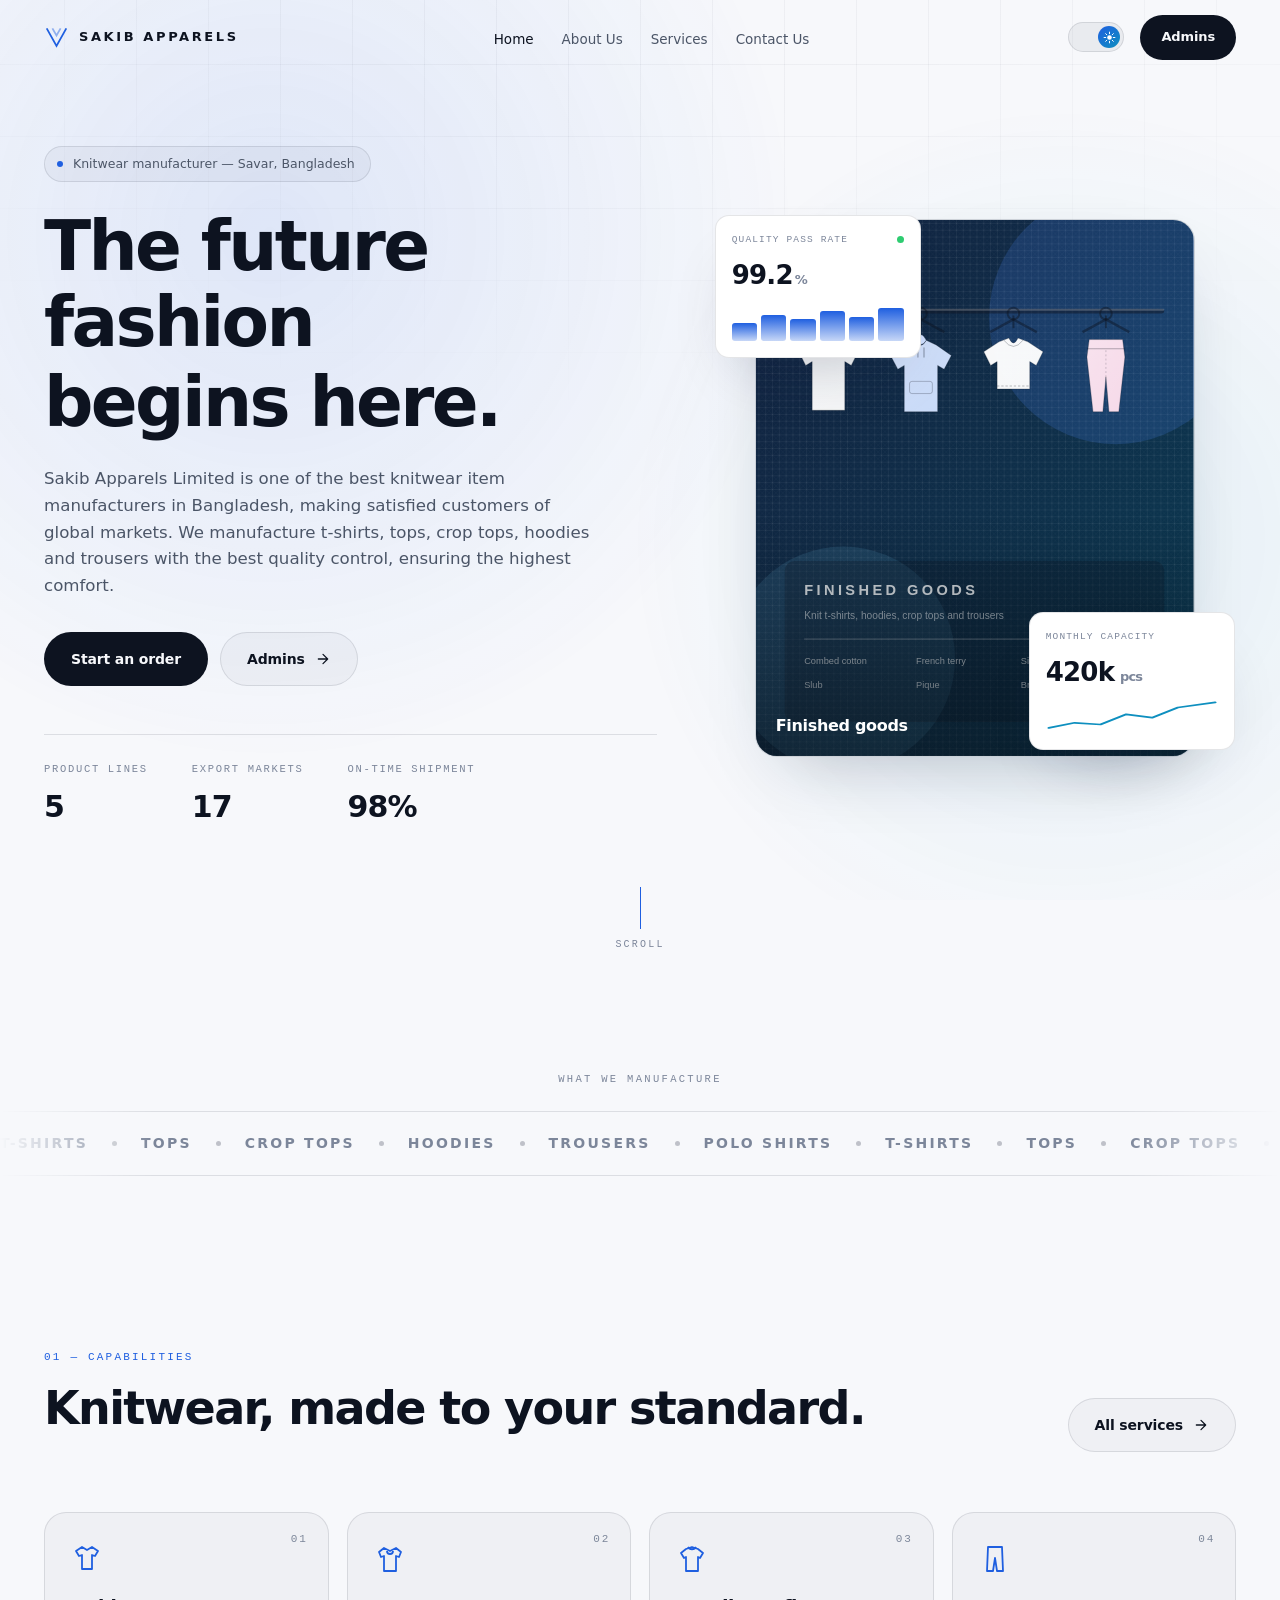
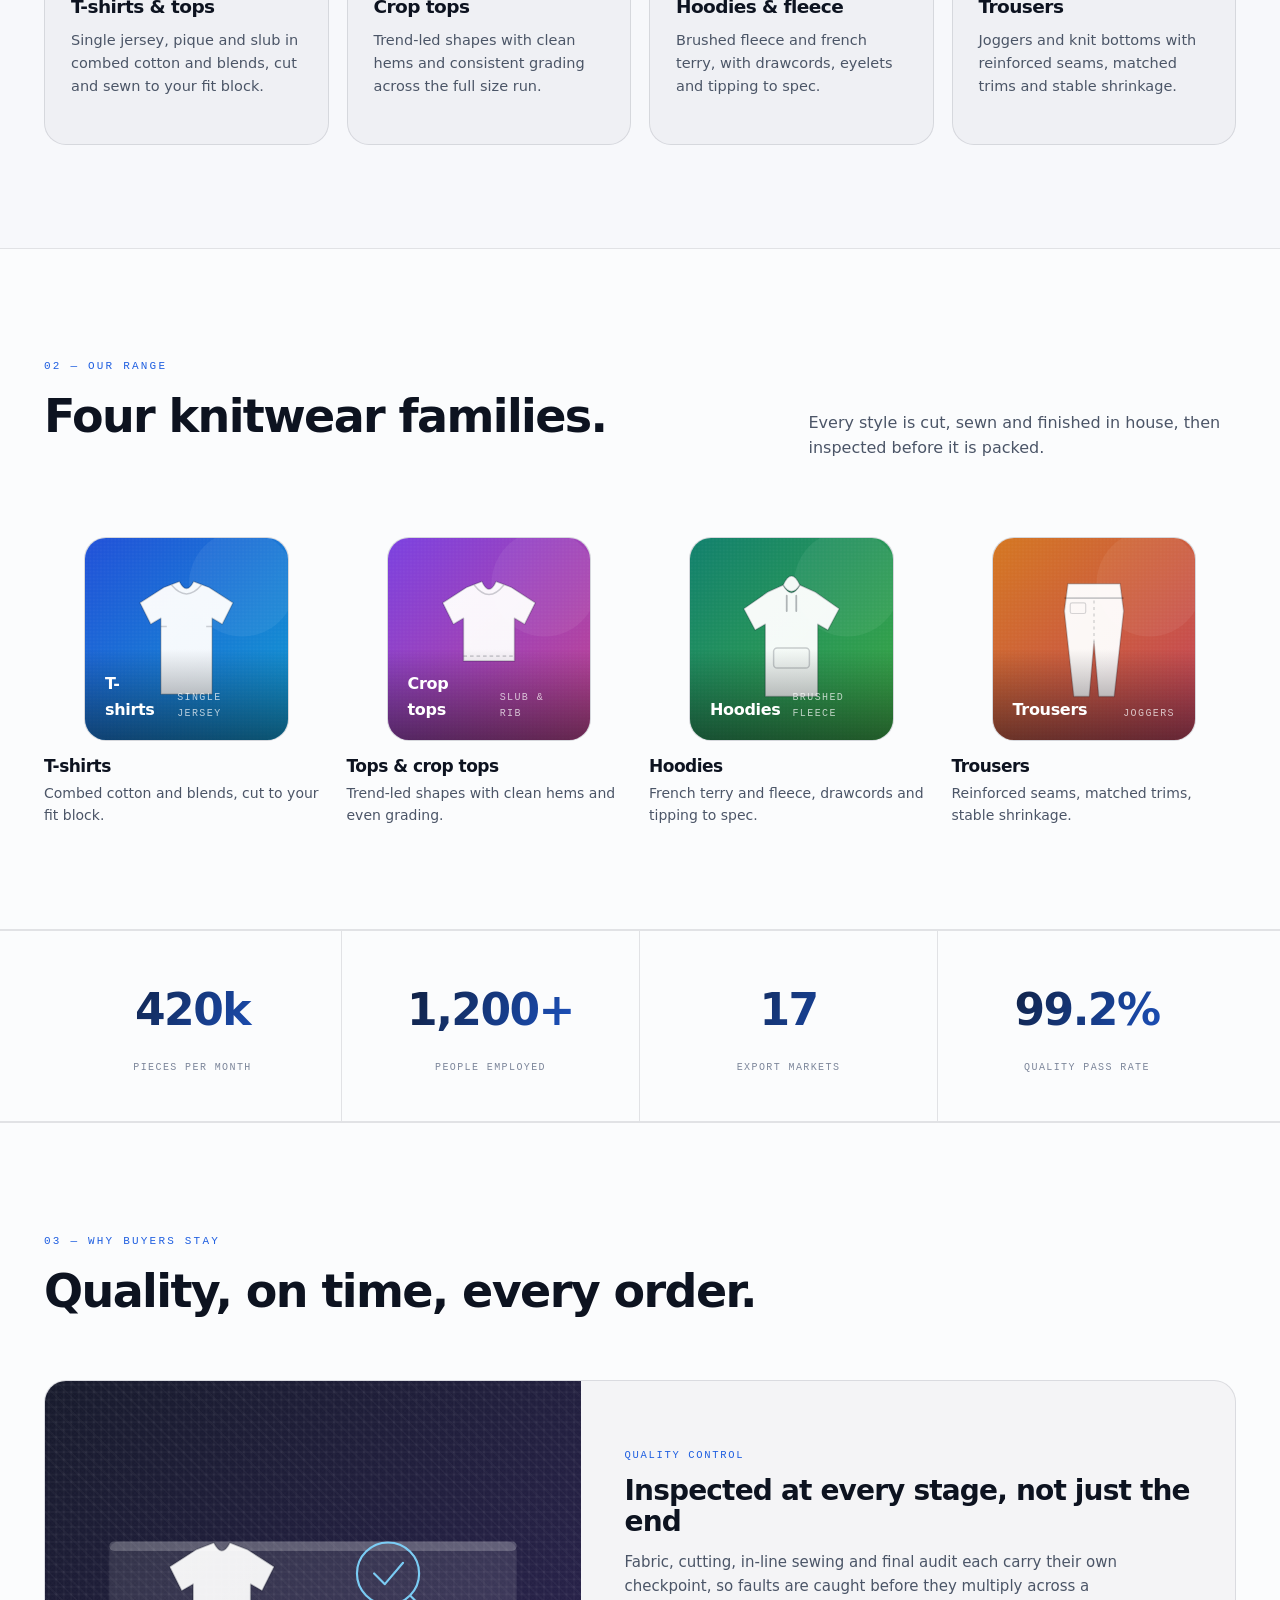
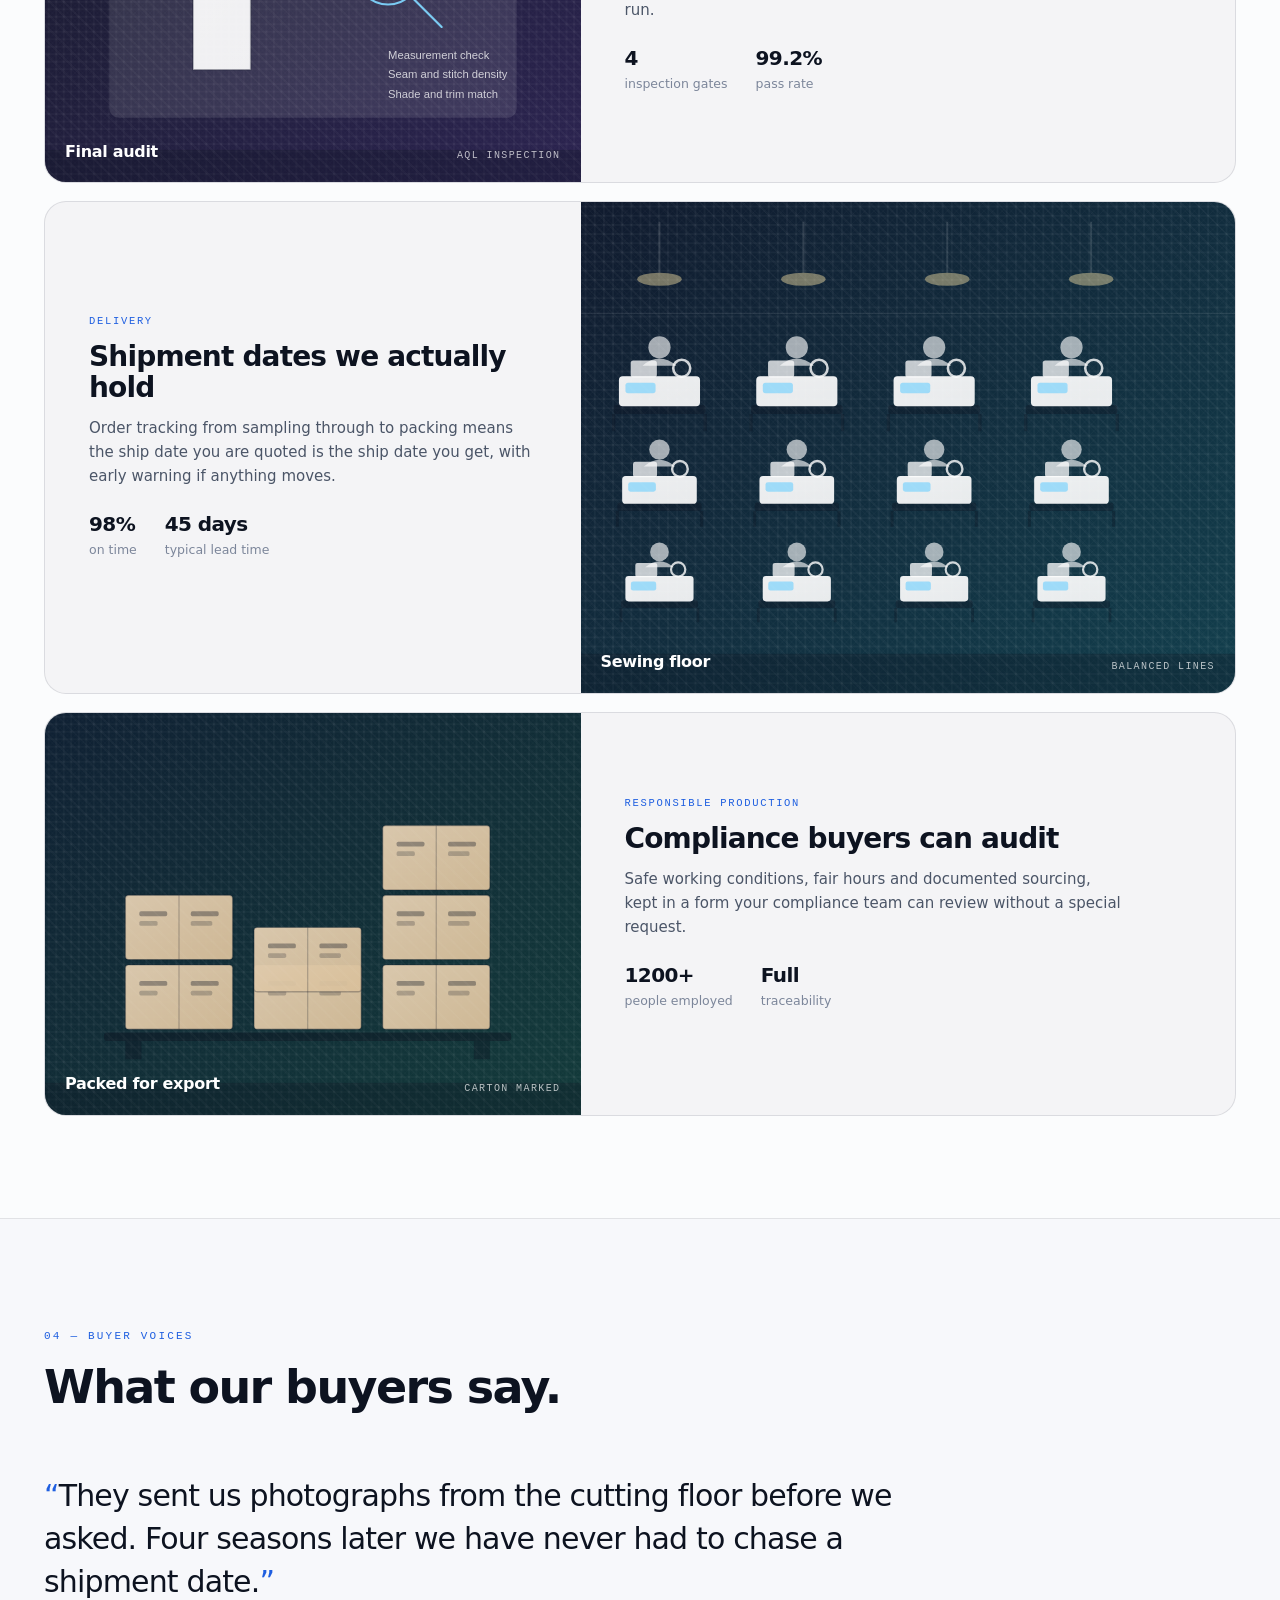
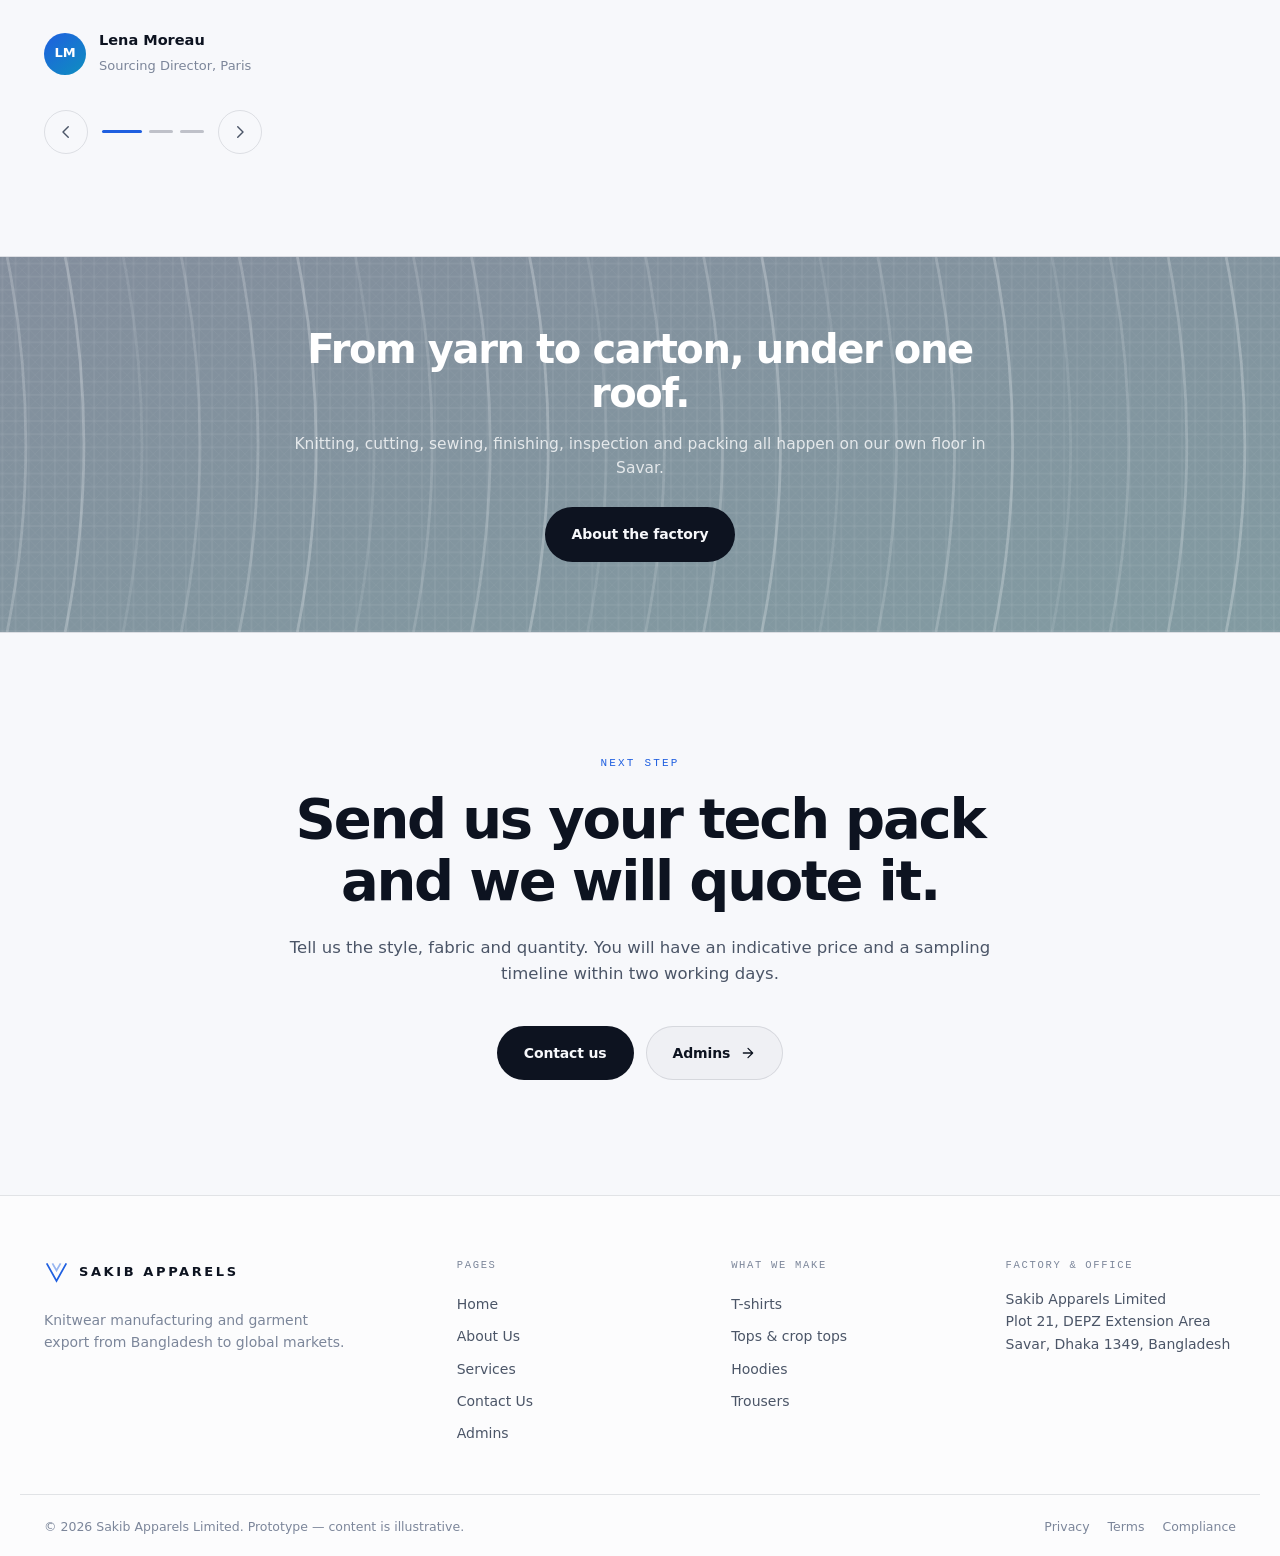
==== commit 1338eca5: "Add files via upload" ====
--- a/index.html
+++ b/index.html
@@ -138,20 +138,11 @@
       </dl>
     </div>
 
-    <div class="hero__visual" data-parallax="0.05">
-      <div class="orbit">
-        <div class="orbit__ring orbit__ring--1"></div>
-        <div class="orbit__ring orbit__ring--2"></div>
-        <div class="orbit__ring orbit__ring--3"></div>
-        <div class="orbit__core">
-          <svg viewBox="0 0 48 48" aria-hidden="true">
-            <path d="M6 8 L24 40 L42 8" fill="none" stroke="currentColor" stroke-width="2.6" stroke-linecap="square"/>
-          </svg>
-        </div>
-        <span class="orbit__node orbit__node--1"></span>
-        <span class="orbit__node orbit__node--2"></span>
-        <span class="orbit__node orbit__node--3"></span>
-      </div>
+    <div class="hero__visual hero__media" data-parallax="0.05">
+      <figure class="media media--portrait">
+        <img src="assets/img/hero-garments.svg" alt="Rail of finished knitwear ready for inspection" width="900" height="1100" />
+        <figcaption class="media__cap"><b>Finished goods</b><span>Savar floor</span></figcaption>
+      </figure>
 
       <article class="float-card float-card--a">
         <header>
@@ -173,8 +164,7 @@
                 fill="none" stroke="currentColor" stroke-width="2" stroke-linecap="round" stroke-linejoin="round"/>
         </svg>
       </article>
-    </div>
-  </div>
+    </div>  </div>
 
   <div class="shell">
     <div class="scroll-hint">
@@ -267,6 +257,59 @@
   </div>
 </section>
 
+<!-- ============ GALLERY ============ -->
+<section class="section section--tint" id="gallery">
+  <div class="shell">
+    <div class="section__head section__head--split">
+      <div>
+        <span class="kicker" data-reveal>02 — Our range</span>
+        <h2 class="section__title" data-split>Four knitwear families.</h2>
+      </div>
+      <p class="section__lede" data-reveal data-delay="120">
+        Every style is cut, sewn and finished in house, then inspected before it is packed.
+      </p>
+    </div>
+
+    <div class="gallery">
+      <a href="services.html" class="gallery__item" data-reveal>
+        <figure class="media media--square">
+          <img src="assets/img/product-tee.svg" alt="Knit t-shirt" loading="lazy" width="800" height="800" />
+          <figcaption class="media__cap"><b>T-shirts</b><span>Single jersey</span></figcaption>
+        </figure>
+        <h3>T-shirts</h3>
+        <p>Combed cotton and blends, cut to your fit block.</p>
+      </a>
+
+      <a href="services.html" class="gallery__item" data-reveal data-delay="70">
+        <figure class="media media--square">
+          <img src="assets/img/product-croptop.svg" alt="Crop top" loading="lazy" width="800" height="800" />
+          <figcaption class="media__cap"><b>Crop tops</b><span>Slub &amp; rib</span></figcaption>
+        </figure>
+        <h3>Tops &amp; crop tops</h3>
+        <p>Trend-led shapes with clean hems and even grading.</p>
+      </a>
+
+      <a href="services.html" class="gallery__item" data-reveal data-delay="140">
+        <figure class="media media--square">
+          <img src="assets/img/product-hoodie.svg" alt="Hoodie" loading="lazy" width="800" height="800" />
+          <figcaption class="media__cap"><b>Hoodies</b><span>Brushed fleece</span></figcaption>
+        </figure>
+        <h3>Hoodies</h3>
+        <p>French terry and fleece, drawcords and tipping to spec.</p>
+      </a>
+
+      <a href="services.html" class="gallery__item" data-reveal data-delay="210">
+        <figure class="media media--square">
+          <img src="assets/img/product-trousers.svg" alt="Knit trousers" loading="lazy" width="800" height="800" />
+          <figcaption class="media__cap"><b>Trousers</b><span>Joggers</span></figcaption>
+        </figure>
+        <h3>Trousers</h3>
+        <p>Reinforced seams, matched trims, stable shrinkage.</p>
+      </a>
+    </div>
+  </div>
+</section>
+
 <!-- ============ BAND ============ -->
 <section class="band">
   <div class="shell band__inner">
@@ -293,13 +336,13 @@
 <section class="section section--tint">
   <div class="shell">
     <div class="section__head">
-      <span class="kicker" data-reveal>02 — Why buyers stay</span>
+      <span class="kicker" data-reveal>03 — Why buyers stay</span>
       <h2 class="section__title" data-split>Quality, on time, every order.</h2>
     </div>
 
     <div class="work">
       <article class="work__item" data-reveal>
-        <div class="work__panel work__panel--1"><span class="work__glyph">QC</span></div>
+        <figure class="media work__panel"><img src="assets/img/quality-check.svg" alt="Garment on the final inspection table" loading="lazy" width="1000" height="750" /><figcaption class="media__cap"><b>Final audit</b><span>AQL inspection</span></figcaption></figure>
         <div class="work__meta">
           <span class="work__sector">Quality control</span>
           <h3>Inspected at every stage, not just the end</h3>
@@ -312,7 +355,7 @@
       </article>
 
       <article class="work__item work__item--rev" data-reveal>
-        <div class="work__panel work__panel--2"><span class="work__glyph">OT</span></div>
+        <figure class="media work__panel"><img src="assets/img/factory-floor.svg" alt="Sewing lines running on the factory floor" loading="lazy" width="1000" height="750" /><figcaption class="media__cap"><b>Sewing floor</b><span>Balanced lines</span></figcaption></figure>
         <div class="work__meta">
           <span class="work__sector">Delivery</span>
           <h3>Shipment dates we actually hold</h3>
@@ -325,7 +368,7 @@
       </article>
 
       <article class="work__item" data-reveal>
-        <div class="work__panel work__panel--3"><span class="work__glyph">RP</span></div>
+        <figure class="media work__panel"><img src="assets/img/packing-export.svg" alt="Cartons packed and marked for export" loading="lazy" width="1000" height="750" /><figcaption class="media__cap"><b>Packed for export</b><span>Carton marked</span></figcaption></figure>
         <div class="work__meta">
           <span class="work__sector">Responsible production</span>
           <h3>Compliance buyers can audit</h3>
@@ -344,7 +387,7 @@
 <section class="section">
   <div class="shell">
     <div class="section__head">
-      <span class="kicker" data-reveal>03 — Buyer voices</span>
+      <span class="kicker" data-reveal>04 — Buyer voices</span>
       <h2 class="section__title" data-split>What our buyers say.</h2>
     </div>
 
@@ -377,6 +420,19 @@
   </div>
 </section>
 
+<!-- ============ BANNER ============ -->
+<section class="banner">
+  <img src="assets/img/banner-threads.svg" alt="" aria-hidden="true" loading="lazy" width="1600" height="400" />
+  <div class="banner__inner" data-reveal>
+    <h2 data-split>From yarn to carton, under one roof.</h2>
+    <p>Knitting, cutting, sewing, finishing, inspection and packing all happen on our own floor in Savar.</p>
+    <a href="about.html" class="btn btn--solid magnetic">
+      <span class="btn__label">About the factory</span>
+      <span class="btn__shine"></span>
+    </a>
+  </div>
+</section>
+
 <!-- ============ CTA ============ -->
 <section class="cta" id="contact">
   <div class="shell cta__inner">
--- a/styles.css
+++ b/styles.css
@@ -470,6 +470,70 @@
 .scroll-hint__line::after{ content:""; position:absolute; inset:0; background:var(--accent);
   animation:scrollRun 2.2s var(--ease-io) infinite; }
 @keyframes scrollRun{ 0%{ transform:translateY(-100%);} 60%,100%{ transform:translateY(100%);} }
+
+/* =========================================================
+   MEDIA
+   Every .media is a fixed-ratio frame, so swapping the vector
+   artwork for a real photograph needs no layout change.
+   ========================================================= */
+.media{
+  position:relative; display:block; overflow:hidden;
+  border-radius:var(--r-lg); border:1px solid var(--line);
+  background:var(--surface-2); aspect-ratio:4/3;
+}
+.media img{
+  width:100%; height:100%; object-fit:cover; display:block;
+  transition:transform .8s var(--ease-out);
+}
+.media--portrait{ aspect-ratio:9/11; }
+.media--square{ aspect-ratio:1/1; }
+.media--wide{ aspect-ratio:16/7; }
+.media::after{
+  content:""; position:absolute; inset:0; pointer-events:none;
+  background:linear-gradient(180deg, transparent 55%, rgba(6,9,14,.55));
+  opacity:.9;
+}
+.media--plain::after{ display:none; }
+a:hover > .media img,
+.gallery__item:hover .media img,
+.work__item:hover .media img{ transform:scale(1.06); }
+
+.media__cap{
+  position:absolute; left:0; right:0; bottom:0; z-index:2;
+  padding:18px 20px; display:flex; align-items:flex-end;
+  justify-content:space-between; gap:12px;
+}
+.media__cap b{ font-size:16px; font-weight:600; color:#fff; letter-spacing:-.02em; }
+.media__cap span{
+  font-family:var(--font-mono); font-size:10px; letter-spacing:.14em;
+  text-transform:uppercase; color:rgba(255,255,255,.7);
+}
+
+/* ---------- Product gallery ---------- */
+.gallery{ display:grid; grid-template-columns:repeat(auto-fit,minmax(230px,1fr)); gap:18px; }
+.gallery__item{
+  display:block; transition:transform .5s var(--ease-out);
+}
+.gallery__item:hover{ transform:translateY(-6px); }
+.gallery__item h3{ font-size:17px; margin:16px 0 6px; }
+.gallery__item p{ color:var(--text-2); font-size:14px; }
+
+/* ---------- Banner strip ---------- */
+.banner{
+  position:relative; overflow:hidden; border-block:1px solid var(--line);
+  min-height:clamp(180px,26vw,300px); display:grid; place-items:center; text-align:center;
+}
+.banner img{
+  position:absolute; inset:0; width:100%; height:100%; object-fit:cover;
+  opacity:.5;
+}
+.banner__inner{ position:relative; z-index:2; padding:clamp(40px,6vw,70px) var(--gutter); max-width:760px; }
+.banner__inner h2{ font-size:clamp(24px,3.4vw,40px); letter-spacing:-.035em; margin-bottom:14px; color:#fff; }
+.banner__inner p{ color:rgba(255,255,255,.78); font-size:15.5px; margin-bottom:26px; }
+
+/* hero image column */
+.hero__media{ position:relative; width:100%; max-width:520px; margin-inline:auto; }
+.hero__media .media{ box-shadow:var(--shadow-lg); }
 
 /* =========================================================
    SUBHERO (inner pages)
@@ -627,7 +691,7 @@
 }
 .work__item:hover{ border-color:var(--line-strong); box-shadow:var(--shadow-lg); transform:translateY(-4px); }
 .work__item--rev .work__panel{ order:2; }
-.work__panel{ position:relative; min-height:280px; display:grid; place-items:center; overflow:hidden; }
+.work__panel{ position:relative; min-height:280px; overflow:hidden; border-radius:0; border:0; margin:0; }
 .work__panel::after{
   content:""; position:absolute; inset:0;
   background:repeating-linear-gradient(45deg, rgba(255,255,255,.05) 0 2px, transparent 2px 10px);
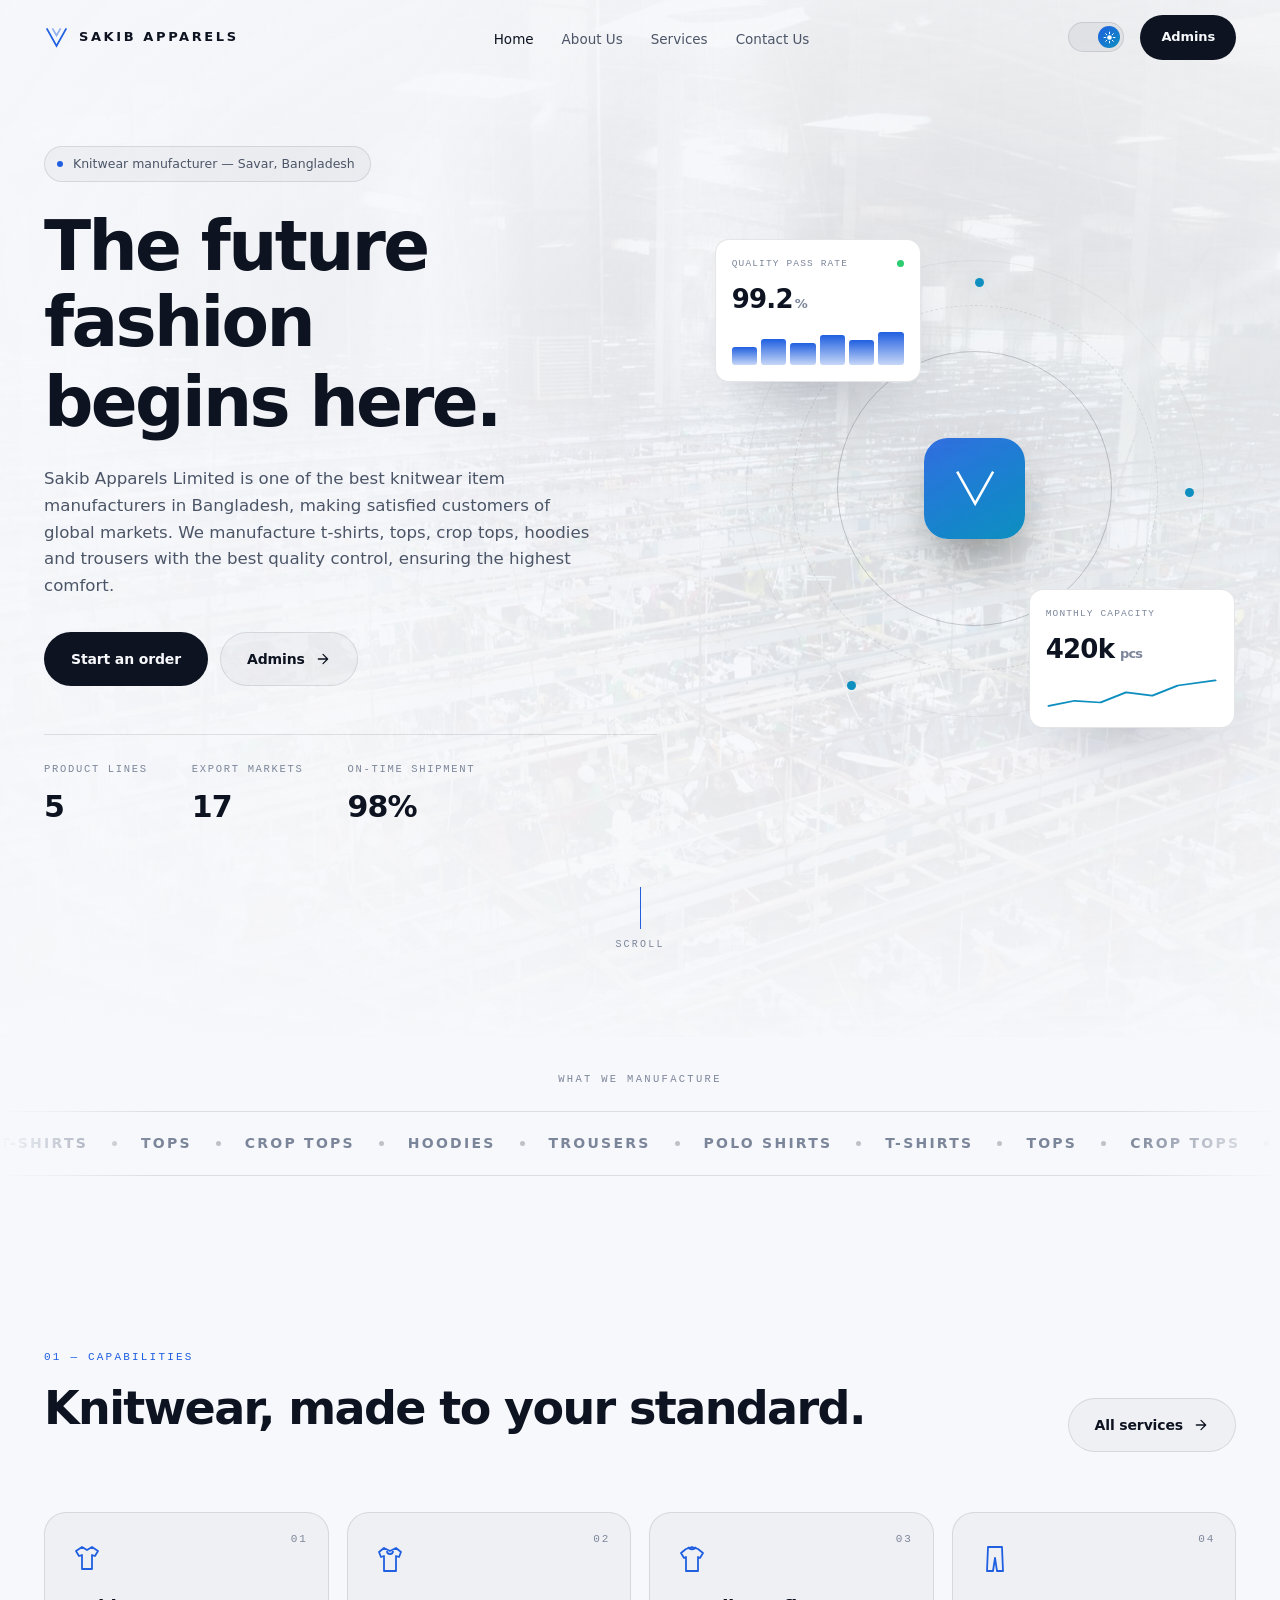
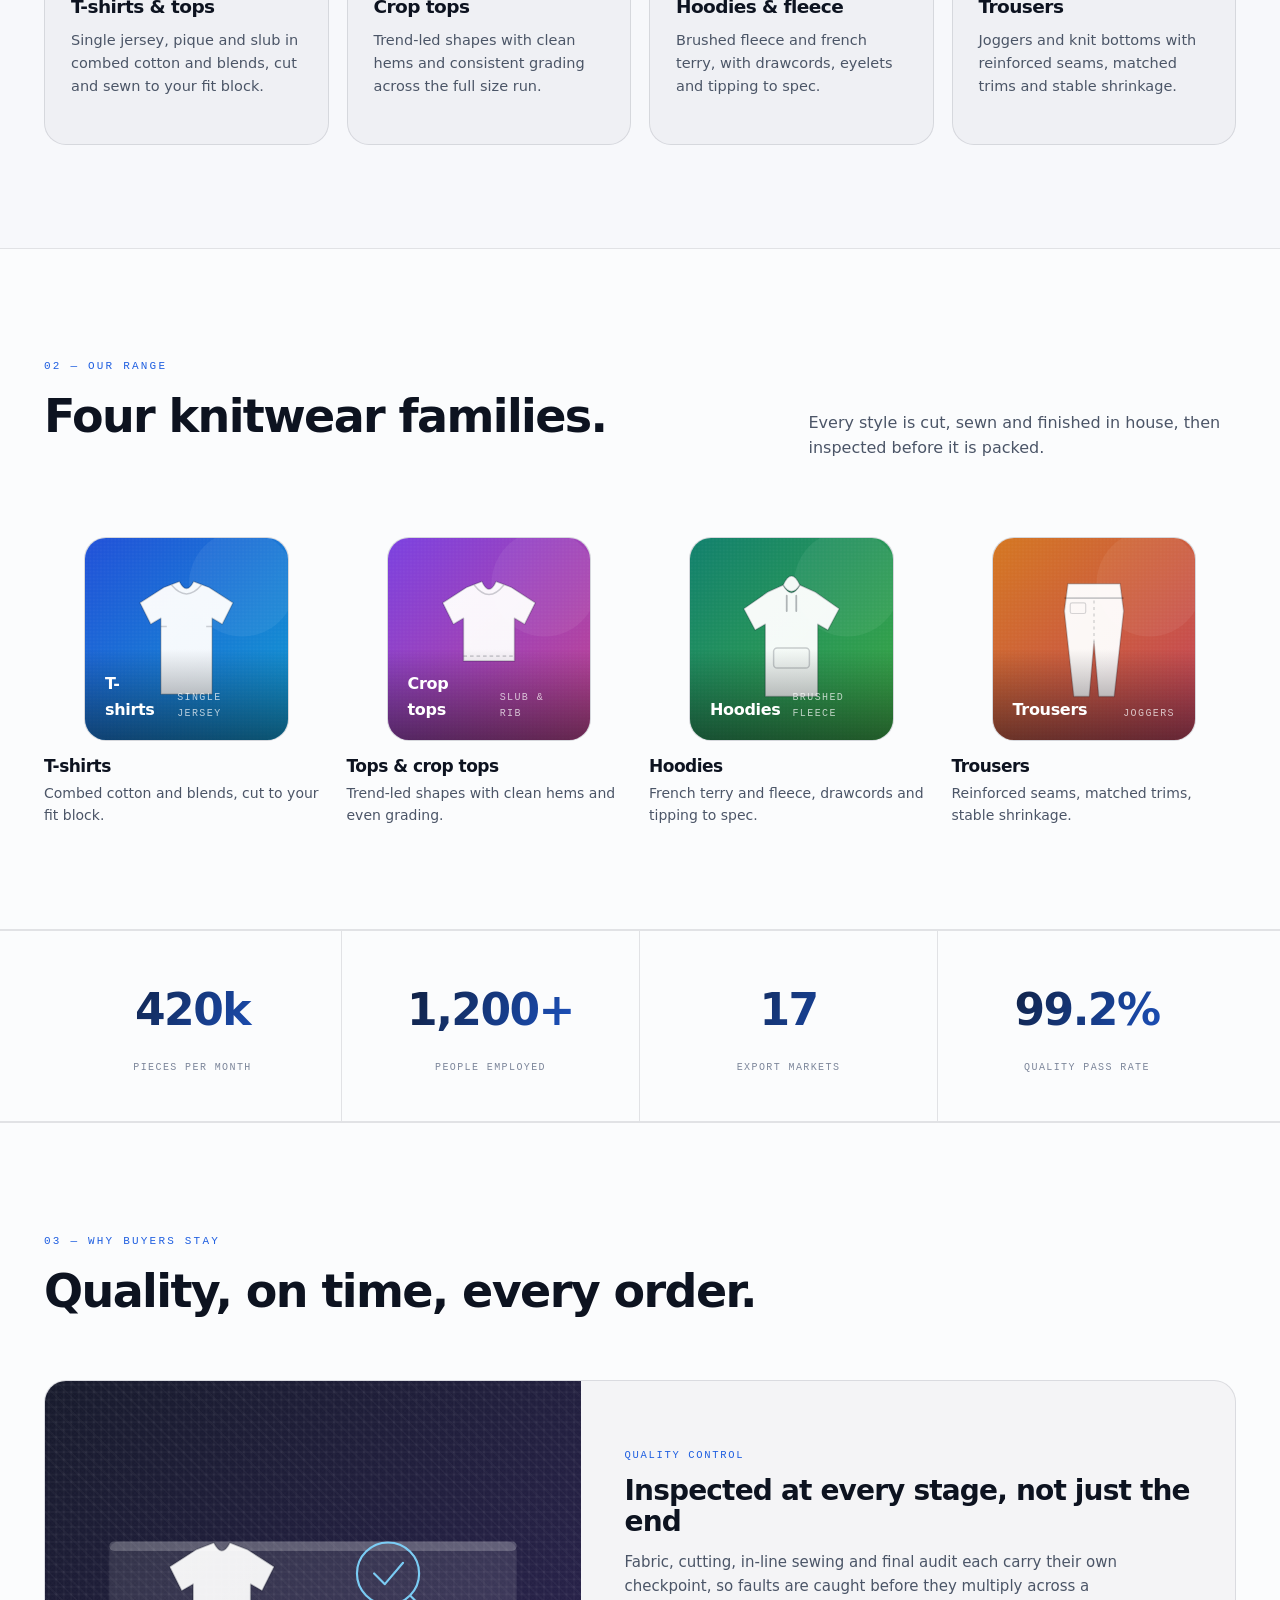
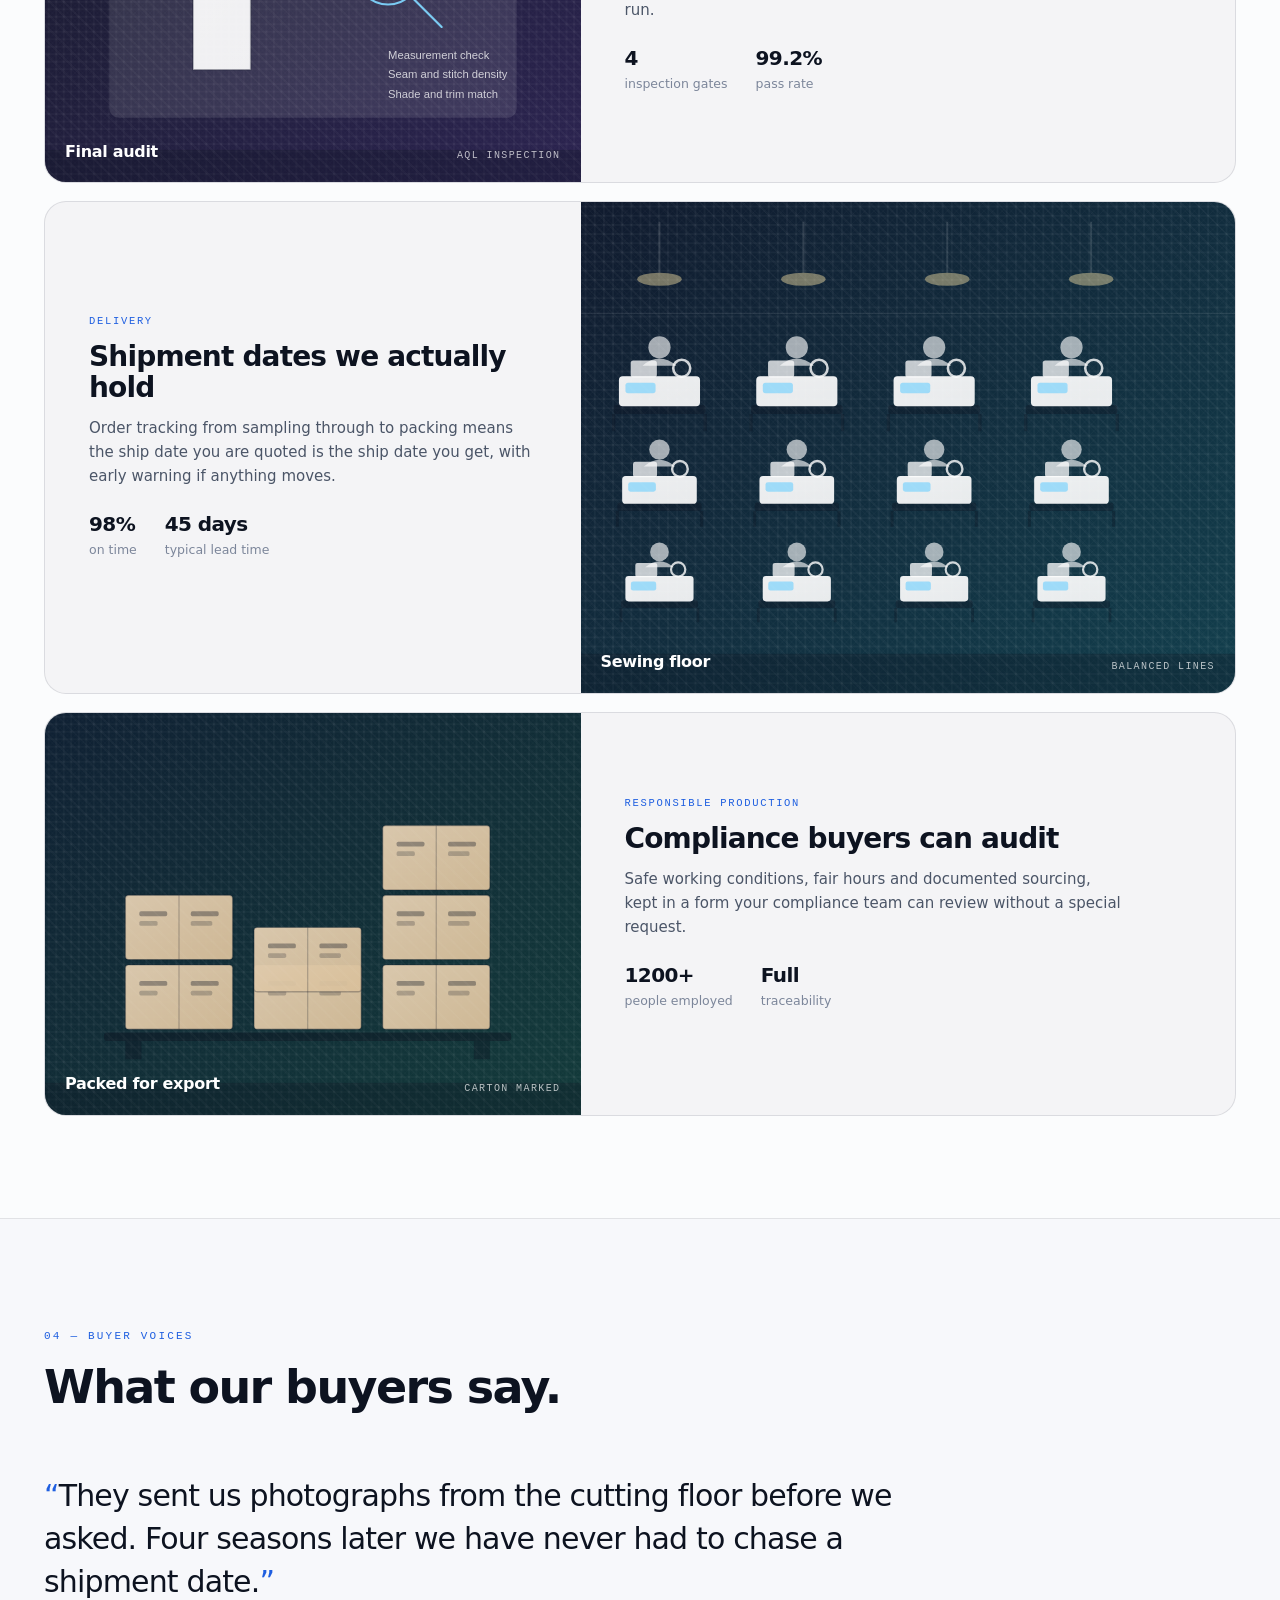
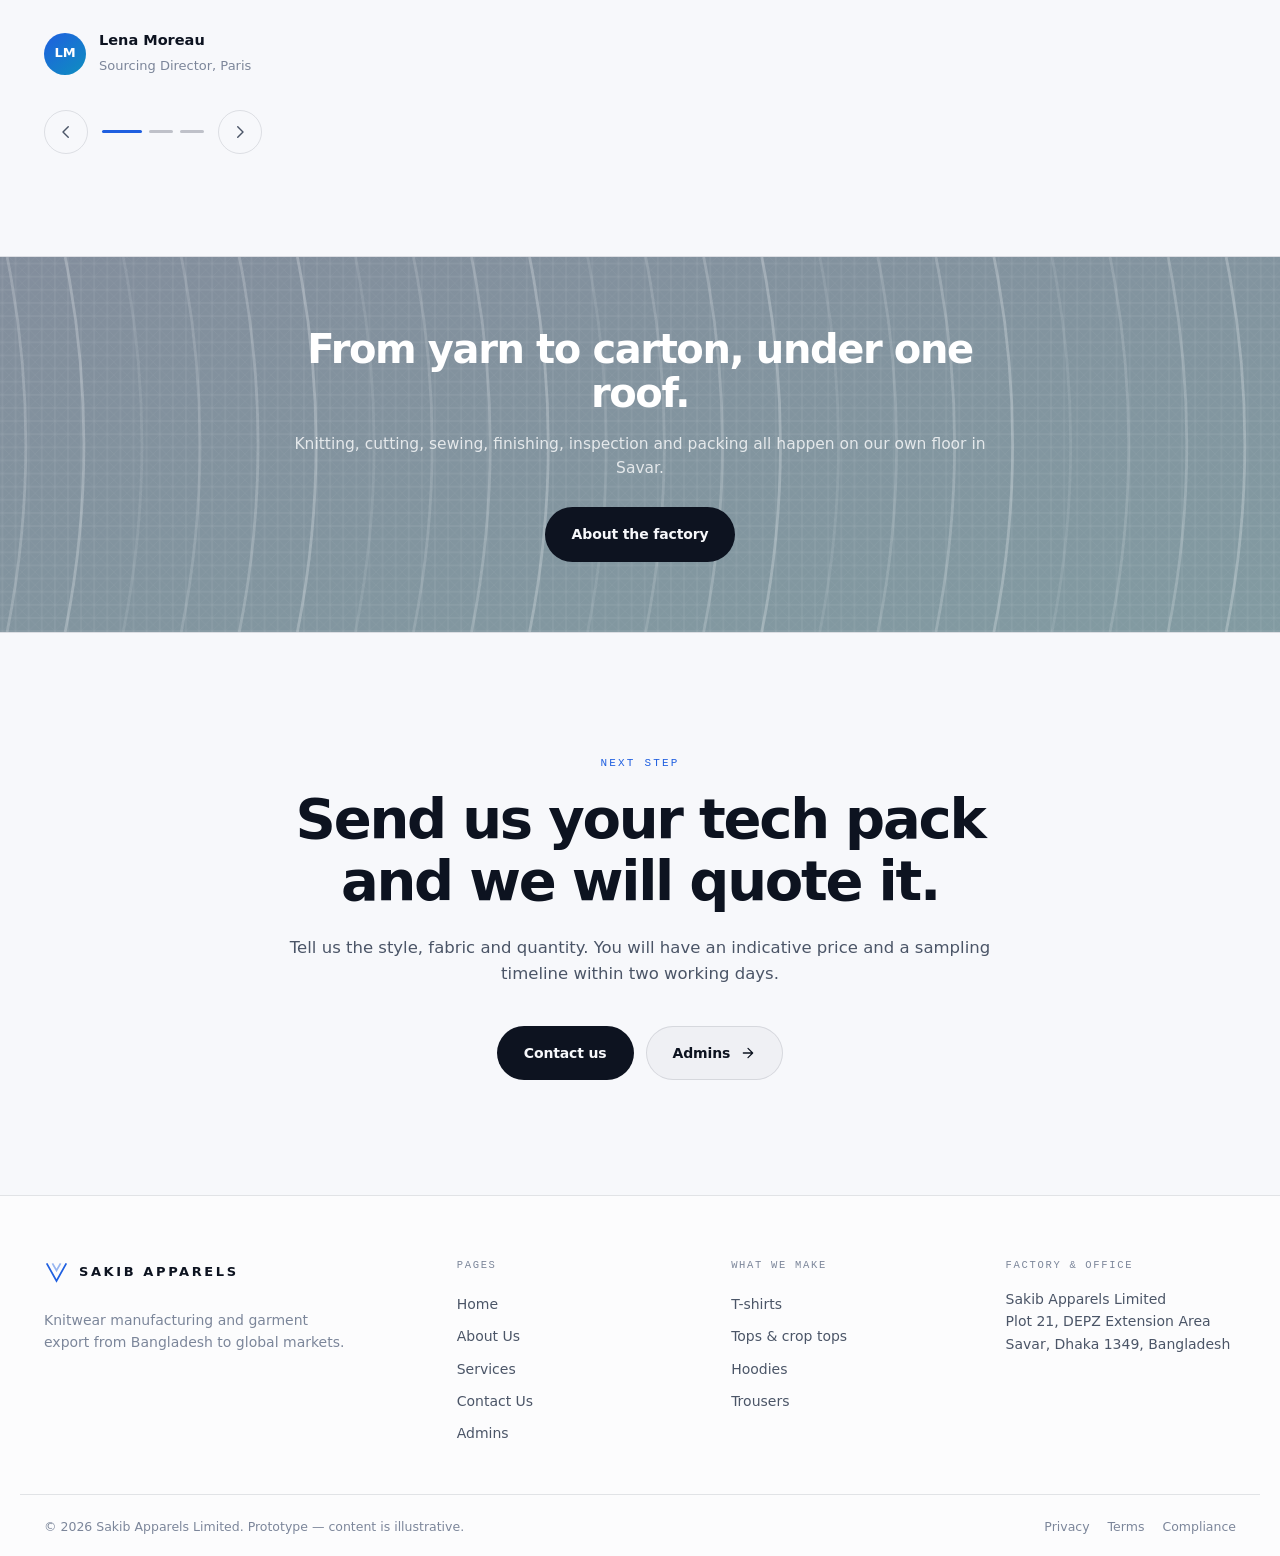
==== commit 42dd6507: "Add files via upload" ====
--- a/index.html
+++ b/index.html
@@ -101,6 +101,10 @@
 <main>
 <!-- ============ HERO ============ -->
 <section class="hero">
+  <div class="hero__bg" aria-hidden="true">
+    <img src="assets/img/factory-interior.svg" data-photo="assets/photos/factory-interior.jpg" alt="" width="1600" height="900" />
+  </div>
+
   <div class="shell hero__inner">
     <div class="hero__copy">
       <div class="eyebrow" data-reveal data-intro>
@@ -138,11 +142,20 @@
       </dl>
     </div>
 
-    <div class="hero__visual hero__media" data-parallax="0.05">
-      <figure class="media media--portrait">
-        <img src="assets/img/hero-garments.svg" alt="Rail of finished knitwear ready for inspection" width="900" height="1100" />
-        <figcaption class="media__cap"><b>Finished goods</b><span>Savar floor</span></figcaption>
-      </figure>
+    <div class="hero__visual hero__cards" data-parallax="0.04">
+      <div class="orbit">
+        <div class="orbit__ring orbit__ring--1"></div>
+        <div class="orbit__ring orbit__ring--2"></div>
+        <div class="orbit__ring orbit__ring--3"></div>
+        <div class="orbit__core">
+          <svg viewBox="0 0 48 48" aria-hidden="true">
+            <path d="M6 8 L24 40 L42 8" fill="none" stroke="currentColor" stroke-width="2.6" stroke-linecap="square"/>
+          </svg>
+        </div>
+        <span class="orbit__node orbit__node--1"></span>
+        <span class="orbit__node orbit__node--2"></span>
+        <span class="orbit__node orbit__node--3"></span>
+      </div>
 
       <article class="float-card float-card--a">
         <header>
@@ -273,7 +286,7 @@
     <div class="gallery">
       <a href="services.html" class="gallery__item" data-reveal>
         <figure class="media media--square">
-          <img src="assets/img/product-tee.svg" alt="Knit t-shirt" loading="lazy" width="800" height="800" />
+          <img src="assets/img/product-tee.svg" data-photo="assets/photos/product-tee.jpg" alt="Knit t-shirt" loading="lazy" width="800" height="800" />
           <figcaption class="media__cap"><b>T-shirts</b><span>Single jersey</span></figcaption>
         </figure>
         <h3>T-shirts</h3>
@@ -282,7 +295,7 @@
 
       <a href="services.html" class="gallery__item" data-reveal data-delay="70">
         <figure class="media media--square">
-          <img src="assets/img/product-croptop.svg" alt="Crop top" loading="lazy" width="800" height="800" />
+          <img src="assets/img/product-croptop.svg" data-photo="assets/photos/product-croptop.jpg" alt="Crop top" loading="lazy" width="800" height="800" />
           <figcaption class="media__cap"><b>Crop tops</b><span>Slub &amp; rib</span></figcaption>
         </figure>
         <h3>Tops &amp; crop tops</h3>
@@ -291,7 +304,7 @@
 
       <a href="services.html" class="gallery__item" data-reveal data-delay="140">
         <figure class="media media--square">
-          <img src="assets/img/product-hoodie.svg" alt="Hoodie" loading="lazy" width="800" height="800" />
+          <img src="assets/img/product-hoodie.svg" data-photo="assets/photos/product-hoodie.jpg" alt="Hoodie" loading="lazy" width="800" height="800" />
           <figcaption class="media__cap"><b>Hoodies</b><span>Brushed fleece</span></figcaption>
         </figure>
         <h3>Hoodies</h3>
@@ -300,7 +313,7 @@
 
       <a href="services.html" class="gallery__item" data-reveal data-delay="210">
         <figure class="media media--square">
-          <img src="assets/img/product-trousers.svg" alt="Knit trousers" loading="lazy" width="800" height="800" />
+          <img src="assets/img/product-trousers.svg" data-photo="assets/photos/product-trousers.jpg" alt="Knit trousers" loading="lazy" width="800" height="800" />
           <figcaption class="media__cap"><b>Trousers</b><span>Joggers</span></figcaption>
         </figure>
         <h3>Trousers</h3>
@@ -342,7 +355,7 @@
 
     <div class="work">
       <article class="work__item" data-reveal>
-        <figure class="media work__panel"><img src="assets/img/quality-check.svg" alt="Garment on the final inspection table" loading="lazy" width="1000" height="750" /><figcaption class="media__cap"><b>Final audit</b><span>AQL inspection</span></figcaption></figure>
+        <figure class="media work__panel"><img src="assets/img/quality-check.svg" data-photo="assets/photos/quality-check.jpg" alt="Garment on the final inspection table" loading="lazy" width="1000" height="750" /><figcaption class="media__cap"><b>Final audit</b><span>AQL inspection</span></figcaption></figure>
         <div class="work__meta">
           <span class="work__sector">Quality control</span>
           <h3>Inspected at every stage, not just the end</h3>
@@ -355,7 +368,7 @@
       </article>
 
       <article class="work__item work__item--rev" data-reveal>
-        <figure class="media work__panel"><img src="assets/img/factory-floor.svg" alt="Sewing lines running on the factory floor" loading="lazy" width="1000" height="750" /><figcaption class="media__cap"><b>Sewing floor</b><span>Balanced lines</span></figcaption></figure>
+        <figure class="media work__panel"><img src="assets/img/factory-floor.svg" data-photo="assets/photos/factory-floor.jpg" alt="Sewing lines running on the factory floor" loading="lazy" width="1000" height="750" /><figcaption class="media__cap"><b>Sewing floor</b><span>Balanced lines</span></figcaption></figure>
         <div class="work__meta">
           <span class="work__sector">Delivery</span>
           <h3>Shipment dates we actually hold</h3>
@@ -368,7 +381,7 @@
       </article>
 
       <article class="work__item" data-reveal>
-        <figure class="media work__panel"><img src="assets/img/packing-export.svg" alt="Cartons packed and marked for export" loading="lazy" width="1000" height="750" /><figcaption class="media__cap"><b>Packed for export</b><span>Carton marked</span></figcaption></figure>
+        <figure class="media work__panel"><img src="assets/img/packing-export.svg" data-photo="assets/photos/packing-export.jpg" alt="Cartons packed and marked for export" loading="lazy" width="1000" height="750" /><figcaption class="media__cap"><b>Packed for export</b><span>Carton marked</span></figcaption></figure>
         <div class="work__meta">
           <span class="work__sector">Responsible production</span>
           <h3>Compliance buyers can audit</h3>
@@ -422,7 +435,7 @@
 
 <!-- ============ BANNER ============ -->
 <section class="banner">
-  <img src="assets/img/banner-threads.svg" alt="" aria-hidden="true" loading="lazy" width="1600" height="400" />
+  <img src="assets/img/banner-threads.svg" data-photo="assets/photos/banner-threads.jpg" alt="" aria-hidden="true" loading="lazy" width="1600" height="400" />
   <div class="banner__inner" data-reveal>
     <h2 data-split>From yarn to carton, under one roof.</h2>
     <p>Knitting, cutting, sewing, finishing, inspection and packing all happen on our own floor in Savar.</p>
--- a/styles.css
+++ b/styles.css
@@ -534,6 +534,97 @@
 /* hero image column */
 .hero__media{ position:relative; width:100%; max-width:520px; margin-inline:auto; }
 .hero__media .media{ box-shadow:var(--shadow-lg); }
+
+/* ---------- Hero background: inside the factory ----------
+   The scrim is built from --bg, so it darkens the artwork in the dark
+   theme and lightens it in the light one — the hero copy stays legible
+   either way without a second image. */
+.hero{ position:relative; isolation:isolate; overflow:hidden; }
+.hero__bg{ position:absolute; inset:0; z-index:-1; }
+.hero__bg img{
+  width:100%; height:100%; object-fit:cover; object-position:60% 55%;
+  transform:scale(1.04);
+}
+.hero__bg::after{
+  content:""; position:absolute; inset:0;
+  background:
+    linear-gradient(96deg,
+      color-mix(in srgb, var(--bg) 96%, transparent) 0%,
+      color-mix(in srgb, var(--bg) 74%, transparent) 26%,
+      color-mix(in srgb, var(--bg) 34%, transparent) 60%,
+      color-mix(in srgb, var(--bg) 52%, transparent) 100%),
+    linear-gradient(to bottom,
+      color-mix(in srgb, var(--bg) 62%, transparent) 0%,
+      transparent 26%,
+      transparent 62%,
+      color-mix(in srgb, var(--bg) 88%, transparent) 100%);
+}
+:root[data-theme="light"] .hero__bg img{ opacity:.55; }
+
+/* A real photograph is busier and brighter than the vector, so it gets a
+   heavier, warmer scrim to keep the headline readable over the highlights. */
+.hero__bg.is-photo img{ filter:saturate(.92) contrast(1.04); }
+.hero__bg.is-photo::after{
+  background:
+    linear-gradient(96deg,
+      color-mix(in srgb, var(--bg) 97%, transparent) 0%,
+      color-mix(in srgb, var(--bg) 88%, transparent) 30%,
+      color-mix(in srgb, var(--bg) 58%, transparent) 62%,
+      color-mix(in srgb, var(--bg) 72%, transparent) 100%),
+    linear-gradient(to bottom,
+      color-mix(in srgb, var(--bg) 70%, transparent) 0%,
+      color-mix(in srgb, var(--bg) 30%, transparent) 30%,
+      color-mix(in srgb, var(--bg) 40%, transparent) 62%,
+      color-mix(in srgb, var(--bg) 94%, transparent) 100%);
+}
+:root[data-theme="light"] .hero__bg.is-photo img{ opacity:.4; }
+
+@media (max-width:1080px){
+  .hero__bg.is-photo::after{
+    background:
+      linear-gradient(to bottom,
+        color-mix(in srgb, var(--bg) 84%, transparent) 0%,
+        color-mix(in srgb, var(--bg) 74%, transparent) 42%,
+        color-mix(in srgb, var(--bg) 62%, transparent) 72%,
+        color-mix(in srgb, var(--bg) 94%, transparent) 100%);
+  }
+}
+
+/* the column holds the orbit and the floating figures, over the photo */
+.hero__cards{ position:relative; width:100%; aspect-ratio:1/1; max-width:520px; margin-inline:auto; }
+
+/* the rings sit on a photograph now, so they need more presence than
+   they had against the flat background */
+.hero__cards .orbit__ring{ border-color:color-mix(in srgb, var(--text) 20%, transparent); }
+.hero__cards .orbit__ring--2{ border-color:color-mix(in srgb, var(--text) 14%, transparent); }
+.hero__cards .orbit__ring--3{ border-color:color-mix(in srgb, var(--text) 10%, transparent); }
+.hero__cards .orbit__core{ box-shadow:0 26px 60px -18px rgba(0,0,0,.65); }
+.hero__cards .orbit__node{ box-shadow:0 0 16px var(--glow-b); }
+
+/* stacked layout: the copy sits over the image, so the scrim goes
+   vertical instead of horizontal */
+@media (max-width:1080px){
+  .hero__bg img{ object-position:62% 50%; }
+  .hero__cards{ max-width:440px; }   /* stays square so the orbit reads */
+  .hero__bg::after{
+    background:
+      linear-gradient(to bottom,
+        color-mix(in srgb, var(--bg) 74%, transparent) 0%,
+        color-mix(in srgb, var(--bg) 58%, transparent) 40%,
+        color-mix(in srgb, var(--bg) 40%, transparent) 70%,
+        color-mix(in srgb, var(--bg) 88%, transparent) 100%);
+  }
+}
+@media (max-width:600px){
+  .hero__bg::after{
+    background:
+      linear-gradient(to bottom,
+        color-mix(in srgb, var(--bg) 82%, transparent) 0%,
+        color-mix(in srgb, var(--bg) 72%, transparent) 50%,
+        color-mix(in srgb, var(--bg) 92%, transparent) 100%);
+  }
+  .hero__cards{ max-width:360px; }
+}
 
 /* =========================================================
    SUBHERO (inner pages)
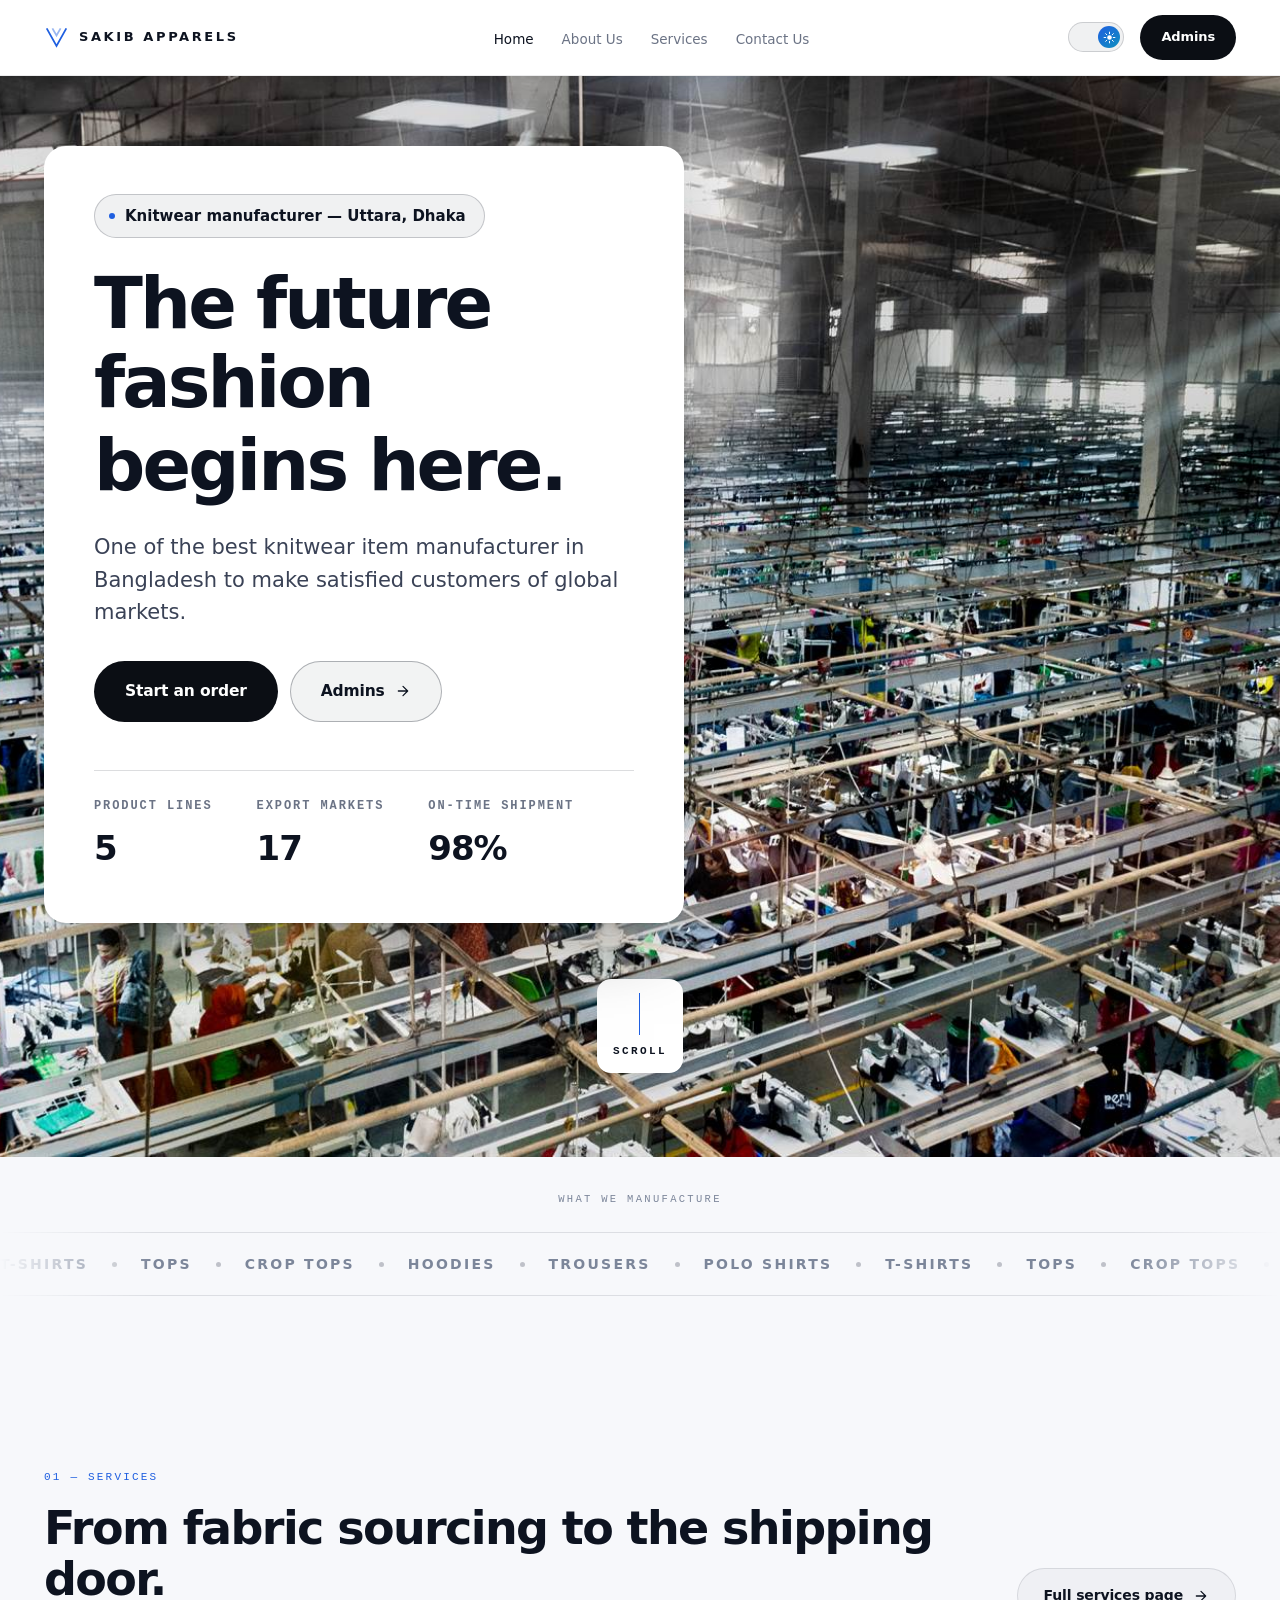
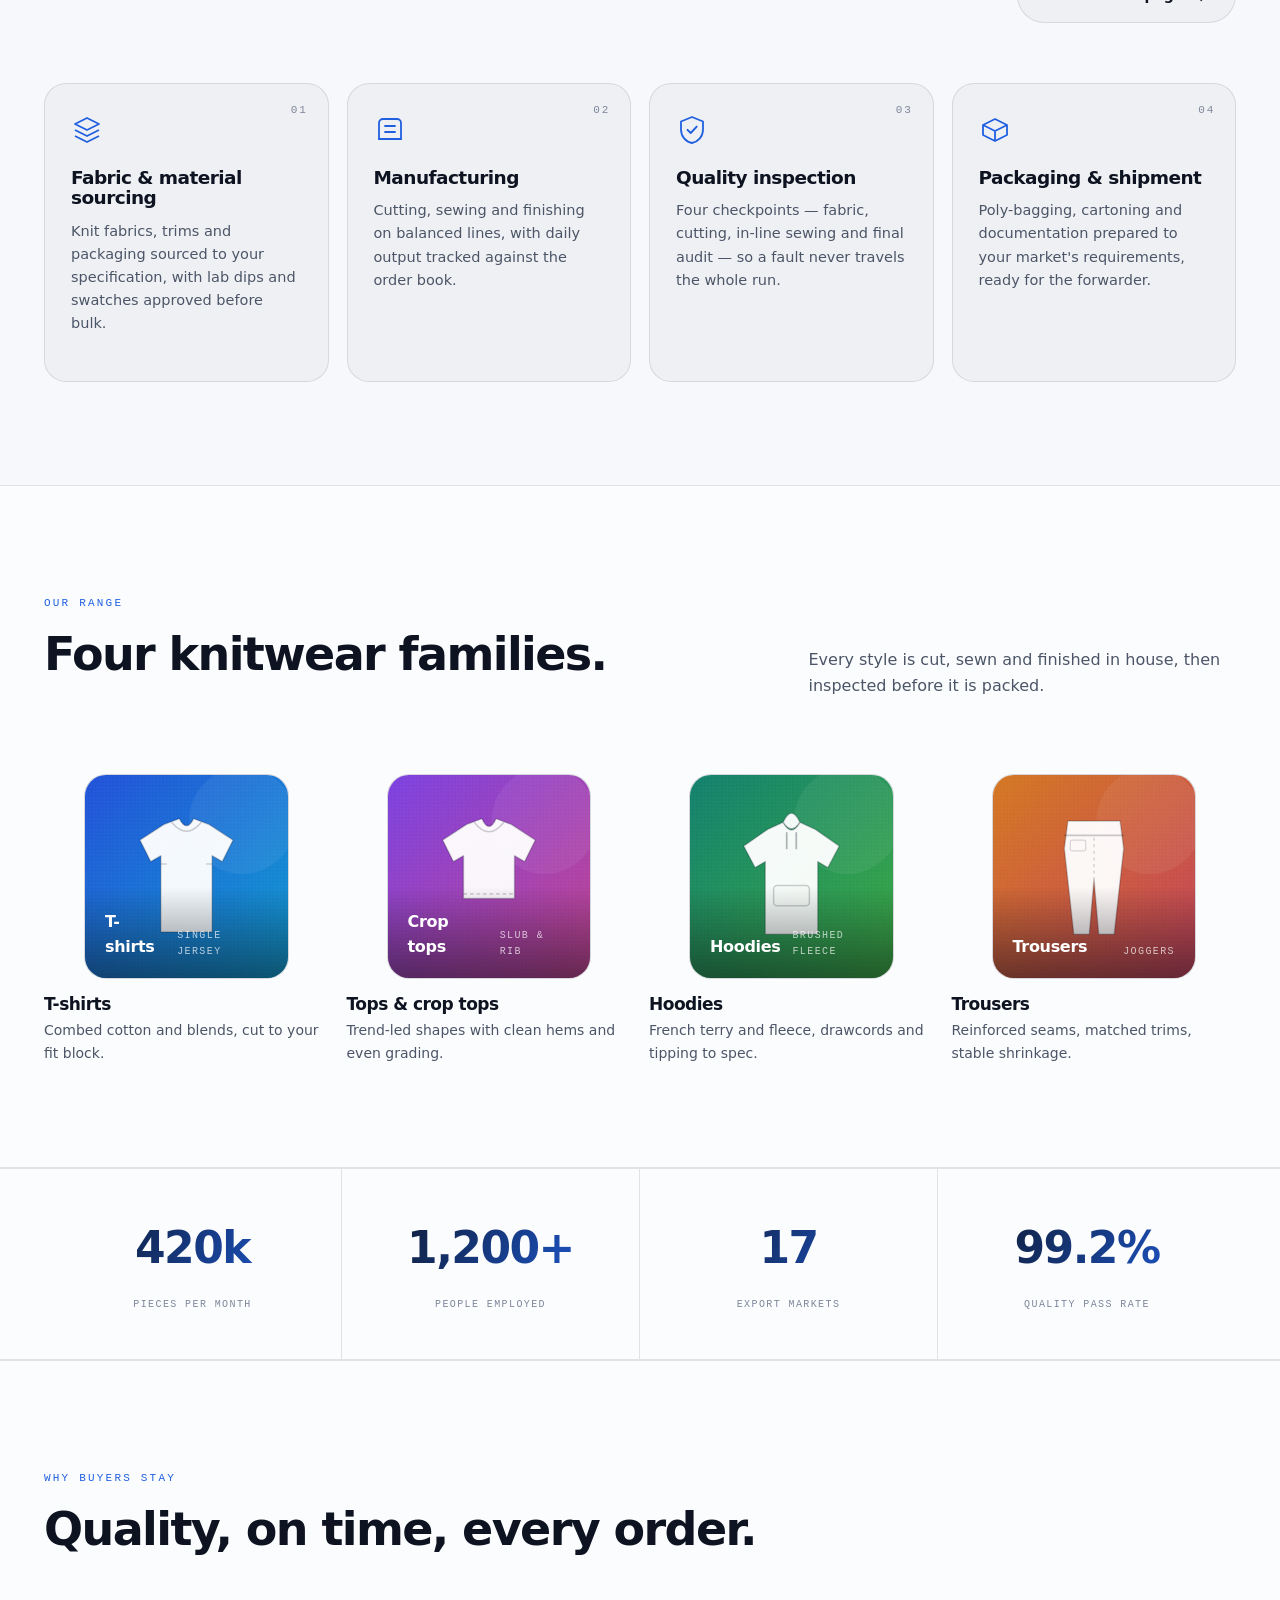
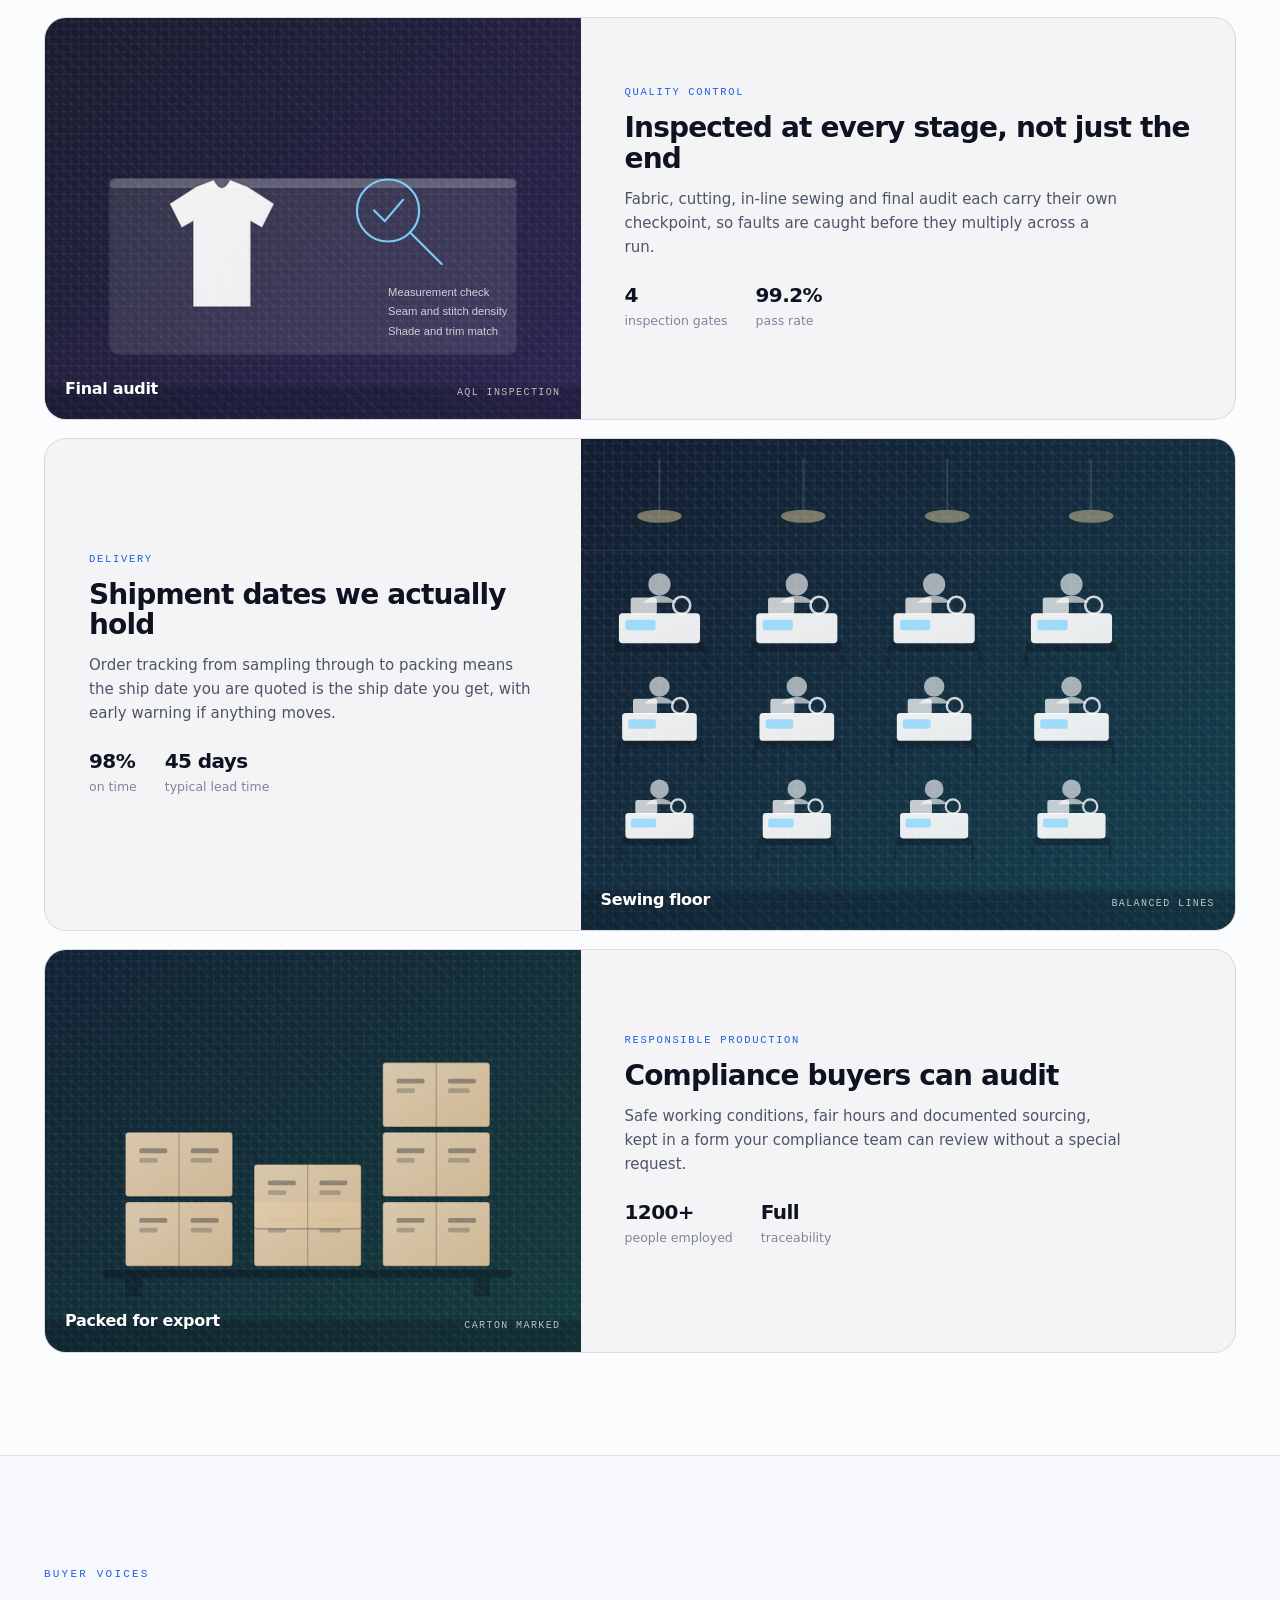
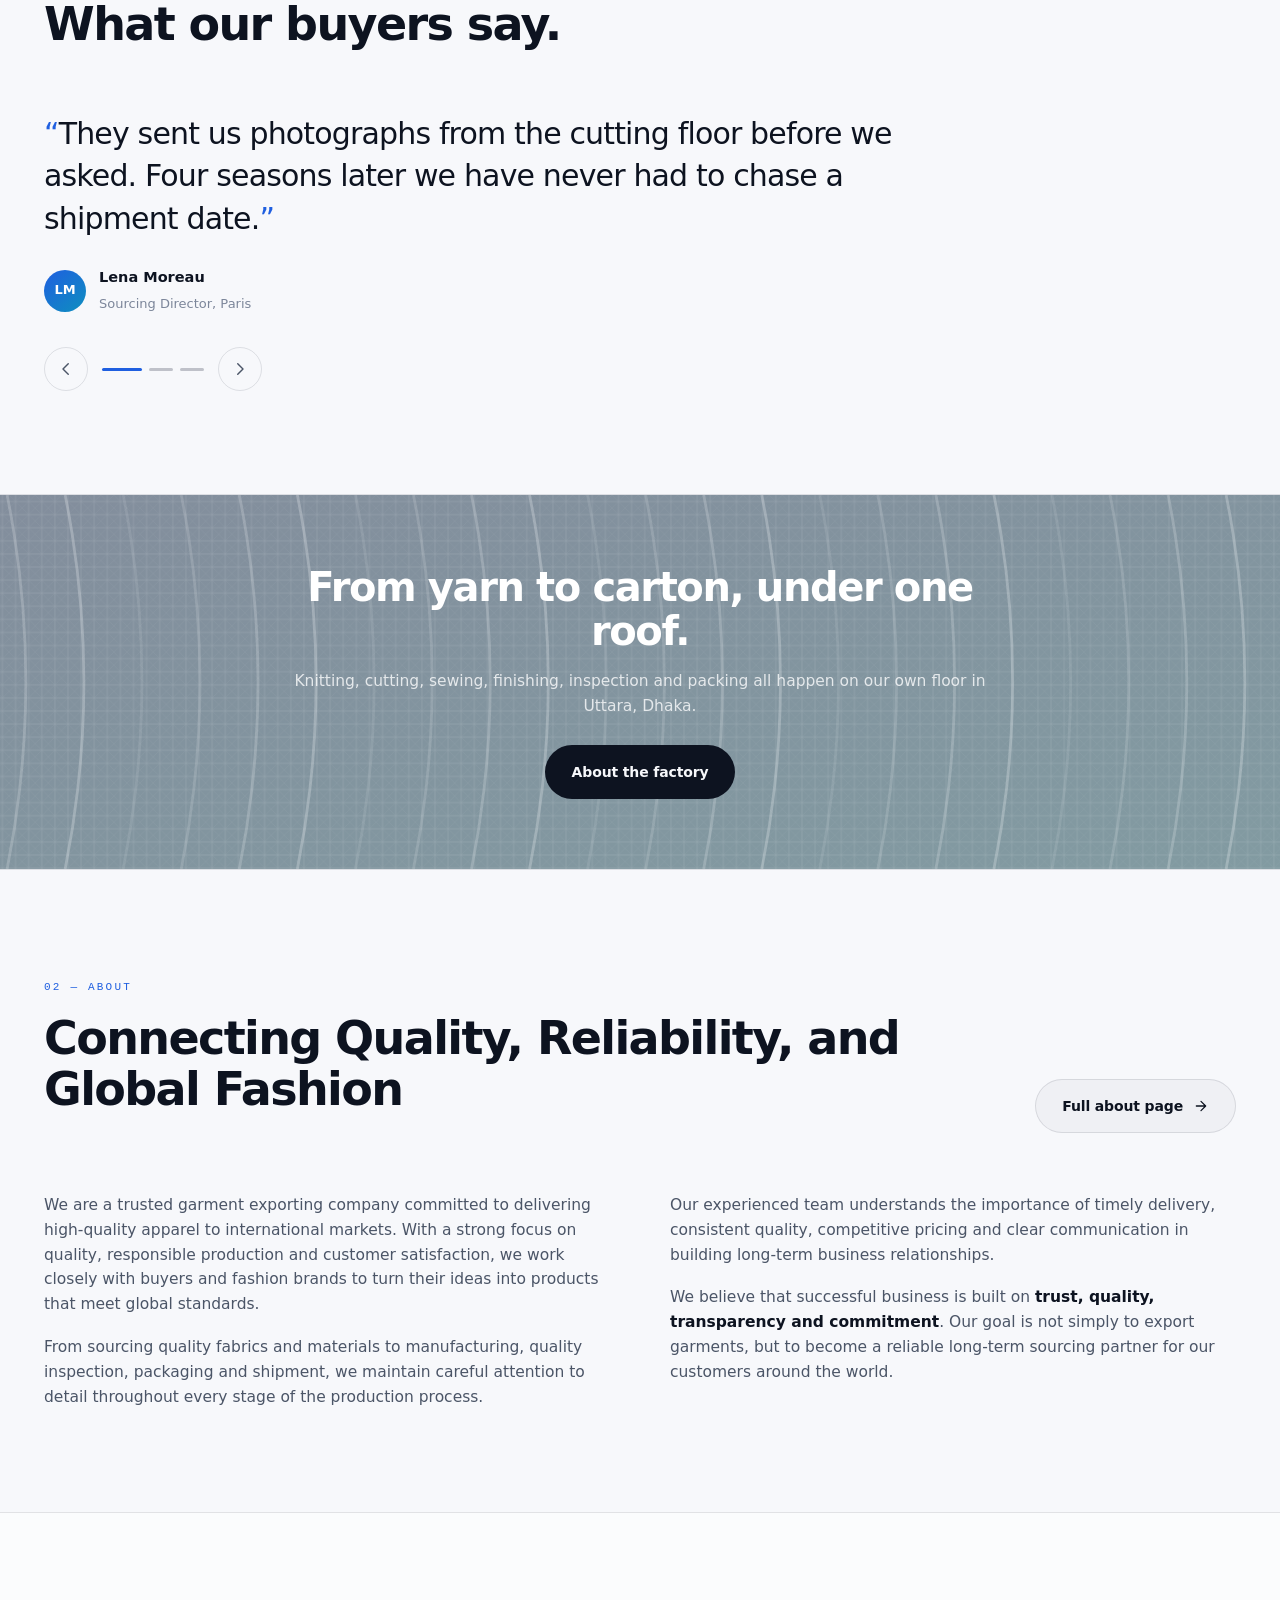
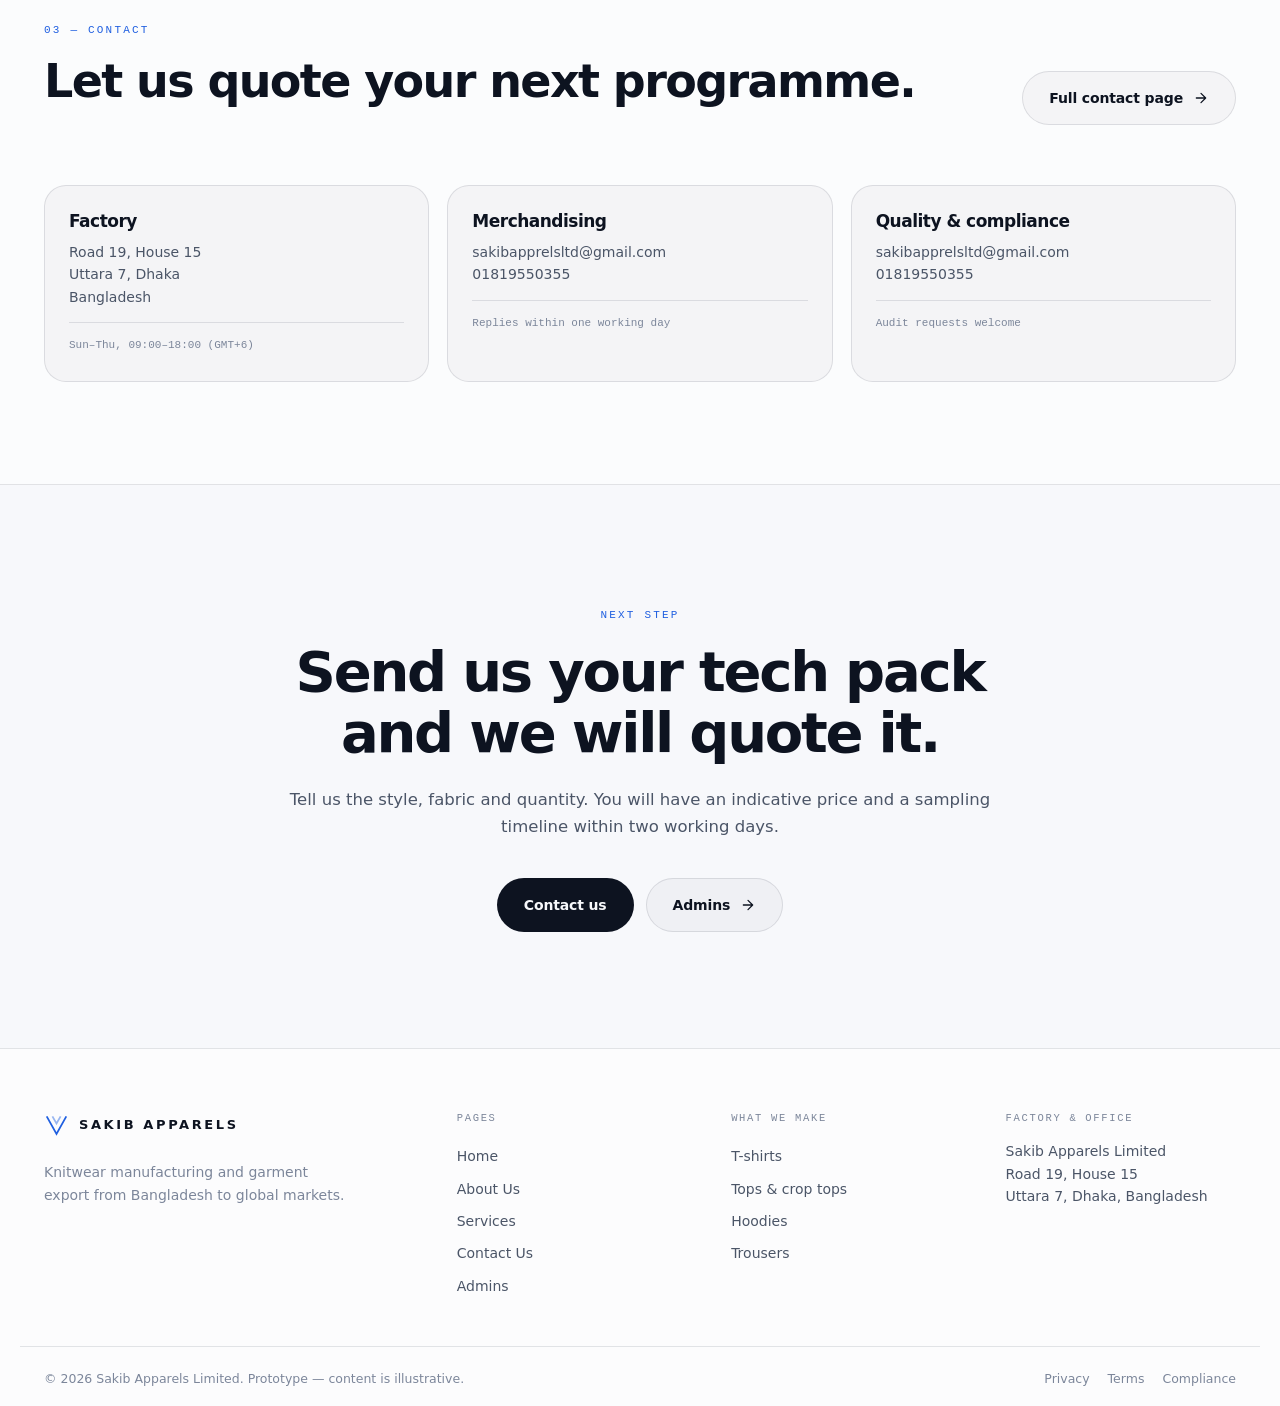
==== commit e2b624aa: "Add files via upload" ====
--- a/index.html
+++ b/index.html
@@ -93,34 +93,44 @@
     <a href="admin.html" data-drawer-link>Admins</a>
   </nav>
   <div class="drawer__meta">
-    <span>info@sakibapparels.example</span>
-    <span>+880 2 5566 0148</span>
+    <span>sakibapprelsltd@gmail.com</span>
+    <span>01819550355</span>
   </div>
 </div>
 
 <main>
 <!-- ============ HERO ============ -->
 <section class="hero">
-  <div class="hero__bg" aria-hidden="true">
-    <img src="assets/img/factory-interior.svg" data-photo="assets/photos/factory-interior.jpg" alt="" width="1600" height="900" />
+  <div class="hero__bg" id="heroBg" aria-hidden="true">
+    <img class="is-active" src="assets/img/factory-interior.svg" data-photo="assets/photos/factory-interior.jpg" alt="" width="1600" height="900" />
+    <img src="assets/img/factory-floor.svg" data-photo="assets/photos/hero-2.jpg" alt="" width="1600" height="900" loading="lazy" />
+    <img src="assets/img/fabric-swatches.svg" data-photo="assets/photos/hero-3.jpg" alt="" width="1600" height="900" loading="lazy" />
   </div>
 
   <div class="shell hero__inner">
     <div class="hero__copy">
       <div class="eyebrow" data-reveal data-intro>
         <span class="eyebrow__dot"></span>
-        <span>Knitwear manufacturer — Savar, Bangladesh</span>
+        <span>Knitwear manufacturer — Uttara, Dhaka</span>
       </div>
 
       <h1 class="hero__title" data-split data-intro>
         The future fashion<br />begins here.
       </h1>
 
-      <p class="hero__lede" data-reveal data-intro>
-        Sakib Apparels Limited is one of the best knitwear item manufacturers in Bangladesh,
-        making satisfied customers of global markets. We manufacture t-shirts, tops, crop tops,
-        hoodies and trousers with the best quality control, ensuring the highest comfort.
-      </p>
+      <div class="hero__lede hero__lines" id="heroLines" data-reveal data-intro>
+        <p class="hero__line is-active">
+          One of the best knitwear item manufacturer in Bangladesh to make satisfied
+          customers of global markets.
+        </p>
+        <p class="hero__line">
+          We manufacture t-shirts, tops, crop tops, hoodies, trousers etc. with best
+          quality control that ensures highest comfort.
+        </p>
+        <p class="hero__line">
+          We are also concerned about your fashion, luxury and values.
+        </p>
+      </div>
 
       <div class="hero__cta" data-reveal data-intro>
         <a href="contact.html" class="btn btn--solid magnetic">
@@ -142,42 +152,7 @@
       </dl>
     </div>
 
-    <div class="hero__visual hero__cards" data-parallax="0.04">
-      <div class="orbit">
-        <div class="orbit__ring orbit__ring--1"></div>
-        <div class="orbit__ring orbit__ring--2"></div>
-        <div class="orbit__ring orbit__ring--3"></div>
-        <div class="orbit__core">
-          <svg viewBox="0 0 48 48" aria-hidden="true">
-            <path d="M6 8 L24 40 L42 8" fill="none" stroke="currentColor" stroke-width="2.6" stroke-linecap="square"/>
-          </svg>
-        </div>
-        <span class="orbit__node orbit__node--1"></span>
-        <span class="orbit__node orbit__node--2"></span>
-        <span class="orbit__node orbit__node--3"></span>
-      </div>
-
-      <article class="float-card float-card--a">
-        <header>
-          <span class="float-card__tag">Quality pass rate</span>
-          <span class="pulse-dot"></span>
-        </header>
-        <strong>99.2<i>%</i></strong>
-        <div class="bars">
-          <span style="--h:52%"></span><span style="--h:74%"></span><span style="--h:63%"></span>
-          <span style="--h:88%"></span><span style="--h:71%"></span><span style="--h:96%"></span>
-        </div>
-      </article>
-
-      <article class="float-card float-card--b">
-        <header><span class="float-card__tag">Monthly capacity</span></header>
-        <strong>420k<i> pcs</i></strong>
-        <svg class="spark" viewBox="0 0 120 40" preserveAspectRatio="none" aria-hidden="true">
-          <path class="spark__line" d="M2 34 L20 28 L38 30 L56 18 L74 22 L92 10 L118 4"
-                fill="none" stroke="currentColor" stroke-width="2" stroke-linecap="round" stroke-linejoin="round"/>
-        </svg>
-      </article>
-    </div>  </div>
+  </div>
 
   <div class="shell">
     <div class="scroll-hint">
@@ -211,71 +186,73 @@
 </section>
 
 <!-- ============ CAPABILITIES ============ -->
-<section class="section">
+<!-- ============ 01 SERVICES ============ -->
+<section class="section" id="services">
   <div class="shell">
     <div class="section__head section__head--split">
       <div>
-        <span class="kicker" data-reveal>01 — Capabilities</span>
-        <h2 class="section__title" data-split>Knitwear, made to your standard.</h2>
+        <span class="kicker" data-reveal>01 — Services</span>
+        <h2 class="section__title" data-split>From fabric sourcing to the shipping door.</h2>
       </div>
       <a href="services.html" class="btn btn--ghost magnetic" data-reveal data-delay="120">
-        <span class="btn__label">All services</span>
+        <span class="btn__label">Full services page</span>
         <svg class="btn__arrow" viewBox="0 0 24 24" aria-hidden="true"><path d="M5 12h13M12 5l7 7-7 7" fill="none" stroke="currentColor" stroke-width="1.9" stroke-linecap="round" stroke-linejoin="round"/></svg>
       </a>
     </div>
 
     <div class="cards">
-      <article class="card spotlight tilt" data-reveal>
+      <article class="card tilt" data-reveal>
+        <span class="card__sweep" aria-hidden="true"><img src="assets/img/fabric-swatches.svg" data-photo="assets/photos/card-fabric.jpg" alt="" loading="lazy" width="525" height="350" /></span>
         <div class="card__num">01</div>
         <svg class="card__icon" viewBox="0 0 32 32" aria-hidden="true">
-          <path d="M11 4l5 3 5-3 6 4-3 5-3-1v14H11V12l-3 1-3-5z" fill="none" stroke="currentColor" stroke-width="1.8" stroke-linejoin="round"/>
+          <path d="M4 10l12-6 12 6-12 6z" fill="none" stroke="currentColor" stroke-width="1.8" stroke-linejoin="round"/>
+          <path d="M4 16l12 6 12-6M4 22l12 6 12-6" fill="none" stroke="currentColor" stroke-width="1.8" stroke-linejoin="round"/>
         </svg>
-        <h3>T-shirts &amp; tops</h3>
-        <p>Single jersey, pique and slub in combed cotton and blends, cut and sewn to your fit block.</p>
-        <span class="card__glow"></span>
-      </article>
-
-      <article class="card spotlight tilt" data-reveal data-delay="80">
+        <h3>Fabric &amp; material sourcing</h3>
+        <p>Knit fabrics, trims and packaging sourced to your specification, with lab dips and swatches approved before bulk.</p>
+      </article>
+
+      <article class="card tilt" data-reveal data-delay="80">
+        <span class="card__sweep" aria-hidden="true"><img src="assets/img/fabric-swatches.svg" data-photo="assets/photos/card-fabric.jpg" alt="" loading="lazy" width="525" height="350" /></span>
         <div class="card__num">02</div>
         <svg class="card__icon" viewBox="0 0 32 32" aria-hidden="true">
-          <path d="M10 5l6 3 6-3 5 4-2 5-3-1v15H10V13l-3 1-2-5z" fill="none" stroke="currentColor" stroke-width="1.8" stroke-linejoin="round"/>
-          <path d="M13 8a3 3 0 0 0 6 0" fill="none" stroke="currentColor" stroke-width="1.8"/>
+          <path d="M5 25V9a4 4 0 0 1 4-4h14a4 4 0 0 1 4 4v16z" fill="none" stroke="currentColor" stroke-width="1.8" stroke-linejoin="round"/>
+          <path d="M5 25h22M11 12h10M11 18h10" fill="none" stroke="currentColor" stroke-width="1.8" stroke-linecap="round"/>
         </svg>
-        <h3>Crop tops</h3>
-        <p>Trend-led shapes with clean hems and consistent grading across the full size run.</p>
-        <span class="card__glow"></span>
-      </article>
-
-      <article class="card spotlight tilt" data-reveal data-delay="160">
+        <h3>Manufacturing</h3>
+        <p>Cutting, sewing and finishing on balanced lines, with daily output tracked against the order book.</p>
+      </article>
+
+      <article class="card tilt" data-reveal data-delay="160">
+        <span class="card__sweep" aria-hidden="true"><img src="assets/img/fabric-swatches.svg" data-photo="assets/photos/card-fabric.jpg" alt="" loading="lazy" width="525" height="350" /></span>
         <div class="card__num">03</div>
         <svg class="card__icon" viewBox="0 0 32 32" aria-hidden="true">
-          <path d="M10 6l6-2 6 2 5 4-3 5-2-1v14H10V14l-2 1-3-5z" fill="none" stroke="currentColor" stroke-width="1.8" stroke-linejoin="round"/>
-          <path d="M12 4c1.5 3 6.5 3 8 0" fill="none" stroke="currentColor" stroke-width="1.8"/>
+          <path d="M16 3l11 4.5v8c0 7-4.7 12.2-11 13.5C9.7 27.7 5 22.5 5 15.5v-8z" fill="none" stroke="currentColor" stroke-width="1.8" stroke-linejoin="round"/>
+          <path d="M11.5 15.8l3.2 3.2 6-6.4" fill="none" stroke="currentColor" stroke-width="1.9" stroke-linecap="round" stroke-linejoin="round"/>
         </svg>
-        <h3>Hoodies &amp; fleece</h3>
-        <p>Brushed fleece and french terry, with drawcords, eyelets and tipping to spec.</p>
-        <span class="card__glow"></span>
-      </article>
-
-      <article class="card spotlight tilt" data-reveal data-delay="240">
+        <h3>Quality inspection</h3>
+        <p>Four checkpoints — fabric, cutting, in-line sewing and final audit — so a fault never travels the whole run.</p>
+      </article>
+
+      <article class="card tilt" data-reveal data-delay="240">
+        <span class="card__sweep" aria-hidden="true"><img src="assets/img/fabric-swatches.svg" data-photo="assets/photos/card-fabric.jpg" alt="" loading="lazy" width="525" height="350" /></span>
         <div class="card__num">04</div>
         <svg class="card__icon" viewBox="0 0 32 32" aria-hidden="true">
-          <path d="M9 4h14l1 24h-6l-2-13-2 13H8z" fill="none" stroke="currentColor" stroke-width="1.8" stroke-linejoin="round"/>
+          <path d="M4 11l12-6 12 6v10l-12 6-12-6z" fill="none" stroke="currentColor" stroke-width="1.8" stroke-linejoin="round"/>
+          <path d="M4 11l12 6 12-6M16 17v10" fill="none" stroke="currentColor" stroke-width="1.8" stroke-linejoin="round"/>
         </svg>
-        <h3>Trousers</h3>
-        <p>Joggers and knit bottoms with reinforced seams, matched trims and stable shrinkage.</p>
-        <span class="card__glow"></span>
-      </article>
-    </div>
-  </div>
-</section>
-
+        <h3>Packaging &amp; shipment</h3>
+        <p>Poly-bagging, cartoning and documentation prepared to your market's requirements, ready for the forwarder.</p>
+      </article>
+    </div>
+  </div>
+</section>
 <!-- ============ GALLERY ============ -->
 <section class="section section--tint" id="gallery">
   <div class="shell">
     <div class="section__head section__head--split">
       <div>
-        <span class="kicker" data-reveal>02 — Our range</span>
+        <span class="kicker" data-reveal>Our range</span>
         <h2 class="section__title" data-split>Four knitwear families.</h2>
       </div>
       <p class="section__lede" data-reveal data-delay="120">
@@ -349,7 +326,7 @@
 <section class="section section--tint">
   <div class="shell">
     <div class="section__head">
-      <span class="kicker" data-reveal>03 — Why buyers stay</span>
+      <span class="kicker" data-reveal>Why buyers stay</span>
       <h2 class="section__title" data-split>Quality, on time, every order.</h2>
     </div>
 
@@ -400,7 +377,7 @@
 <section class="section">
   <div class="shell">
     <div class="section__head">
-      <span class="kicker" data-reveal>04 — Buyer voices</span>
+      <span class="kicker" data-reveal>Buyer voices</span>
       <h2 class="section__title" data-split>What our buyers say.</h2>
     </div>
 
@@ -438,7 +415,7 @@
   <img src="assets/img/banner-threads.svg" data-photo="assets/photos/banner-threads.jpg" alt="" aria-hidden="true" loading="lazy" width="1600" height="400" />
   <div class="banner__inner" data-reveal>
     <h2 data-split>From yarn to carton, under one roof.</h2>
-    <p>Knitting, cutting, sewing, finishing, inspection and packing all happen on our own floor in Savar.</p>
+    <p>Knitting, cutting, sewing, finishing, inspection and packing all happen on our own floor in Uttara, Dhaka.</p>
     <a href="about.html" class="btn btn--solid magnetic">
       <span class="btn__label">About the factory</span>
       <span class="btn__shine"></span>
@@ -446,6 +423,84 @@
   </div>
 </section>
 
+<!-- ============ ABOUT (also at about.html) ============ -->
+<section class="section" id="about">
+  <div class="shell">
+    <div class="section__head section__head--split">
+      <div>
+        <span class="kicker" data-reveal>02 — About</span>
+        <h2 class="section__title" data-split>Connecting Quality, Reliability, and Global Fashion</h2>
+      </div>
+      <a href="about.html" class="btn btn--ghost magnetic" data-reveal data-delay="120">
+        <span class="btn__label">Full about page</span>
+        <svg class="btn__arrow" viewBox="0 0 24 24" aria-hidden="true"><path d="M5 12h13M12 5l7 7-7 7" fill="none" stroke="currentColor" stroke-width="1.9" stroke-linecap="round" stroke-linejoin="round"/></svg>
+      </a>
+    </div>
+
+    <div class="split">
+      <div class="prose" data-reveal>
+        <p>
+          We are a trusted garment exporting company committed to delivering high-quality
+          apparel to international markets. With a strong focus on quality, responsible
+          production and customer satisfaction, we work closely with buyers and fashion
+          brands to turn their ideas into products that meet global standards.
+        </p>
+        <p>
+          From sourcing quality fabrics and materials to manufacturing, quality inspection,
+          packaging and shipment, we maintain careful attention to detail throughout every
+          stage of the production process.
+        </p>
+      </div>
+      <div class="prose" data-reveal data-delay="100">
+        <p>
+          Our experienced team understands the importance of timely delivery, consistent
+          quality, competitive pricing and clear communication in building long-term
+          business relationships.
+        </p>
+        <p>
+          We believe that successful business is built on <strong>trust, quality,
+          transparency and commitment</strong>. Our goal is not simply to export garments,
+          but to become a reliable long-term sourcing partner for our customers around
+          the world.
+        </p>
+      </div>
+    </div>
+  </div>
+</section>
+
+<!-- ============ CONTACT (also at contact.html) ============ -->
+<section class="section section--tint" id="contact-info">
+  <div class="shell">
+    <div class="section__head section__head--split">
+      <div>
+        <span class="kicker" data-reveal>03 — Contact</span>
+        <h2 class="section__title" data-split>Let us quote your next programme.</h2>
+      </div>
+      <a href="contact.html" class="btn btn--ghost magnetic" data-reveal data-delay="120">
+        <span class="btn__label">Full contact page</span>
+        <svg class="btn__arrow" viewBox="0 0 24 24" aria-hidden="true"><path d="M5 12h13M12 5l7 7-7 7" fill="none" stroke="currentColor" stroke-width="1.9" stroke-linecap="round" stroke-linejoin="round"/></svg>
+      </a>
+    </div>
+
+    <div class="offices">
+      <div class="office" data-reveal>
+        <h3>Factory</h3>
+        <p>Road 19, House 15<br />Uttara 7, Dhaka<br />Bangladesh</p>
+        <div class="office__meta">Sun–Thu, 09:00–18:00 (GMT+6)</div>
+      </div>
+      <div class="office" data-reveal data-delay="70">
+        <h3>Merchandising</h3>
+        <p>sakibapprelsltd@gmail.com<br />01819550355</p>
+        <div class="office__meta">Replies within one working day</div>
+      </div>
+      <div class="office" data-reveal data-delay="140">
+        <h3>Quality &amp; compliance</h3>
+        <p>sakibapprelsltd@gmail.com<br />01819550355</p>
+        <div class="office__meta">Audit requests welcome</div>
+      </div>
+    </div>
+  </div>
+</section>
 <!-- ============ CTA ============ -->
 <section class="cta" id="contact">
   <div class="shell cta__inner">
@@ -502,7 +557,7 @@
 
     <div class="footer__col">
       <h4>Factory &amp; office</h4>
-      <p>Sakib Apparels Limited<br />Plot 21, DEPZ Extension Area<br />Savar, Dhaka 1349, Bangladesh</p>
+      <p>Sakib Apparels Limited<br />Road 19, House 15<br />Uttara 7, Dhaka, Bangladesh</p>
     </div>
   </div>
 
--- a/styles.css
+++ b/styles.css
@@ -216,35 +216,38 @@
 .header{
   position:fixed; top:0; left:0; right:0; z-index:110;
   height:var(--header-h);
-  border-bottom:1px solid transparent;
+  background:#fff;
+  border-bottom:1px solid rgba(13,19,32,.08);
+  box-shadow:0 8px 30px -18px rgba(0,0,0,.4);
   transform:translateY(-100%);
   animation:headerIn .8s var(--ease-out) .3s forwards;
-  transition:height .35s var(--ease-out), background-color .4s, border-color .4s, transform .4s var(--ease-out);
+  transition:height .35s var(--ease-out), box-shadow .4s, transform .4s var(--ease-out);
 }
 @keyframes headerIn{ to{ transform:translateY(0); } }
 .header.is-stuck{
-  background:color-mix(in srgb, var(--bg) 76%, transparent);
-  backdrop-filter:blur(14px) saturate(160%);
-  -webkit-backdrop-filter:blur(14px) saturate(160%);
-  border-bottom-color:var(--line);
   height:64px;
+  box-shadow:0 12px 34px -16px rgba(0,0,0,.45);
 }
 .header.is-hidden{ transform:translateY(-100%); animation:none; }
 .header__inner{ height:100%; display:flex; align-items:center; justify-content:space-between; gap:20px; }
 
+/* Fixed white bar, fixed dark text — the header reads the same in both
+   themes and over any hero content behind it, rather than following
+   var(--text)/var(--bg), which would go invisible on a white bar in the
+   dark theme. */
 .brand{ display:inline-flex; align-items:center; gap:10px; flex:none; }
 .brand__mark{ width:25px; height:25px; color:var(--accent); overflow:visible; }
 .brand:hover .brand__mark{ animation:markPop .6s var(--ease-spring); }
 @keyframes markPop{ 40%{ transform:translateY(-4px) rotate(-6deg); } }
-.brand__word{ font-weight:700; letter-spacing:.2em; font-size:13px; white-space:nowrap; }
+.brand__word{ font-weight:700; letter-spacing:.2em; font-size:13px; white-space:nowrap; color:#0d1320; }
 
 .nav{ display:flex; align-items:center; gap:2px; }
 .nav__link{
   position:relative; display:block; overflow:hidden; height:18px;
-  padding:0 13px; font-size:13.5px; color:var(--text-2); font-weight:500; white-space:nowrap;
+  padding:0 13px; font-size:13.5px; color:#6b7385; font-weight:500; white-space:nowrap;
 }
 .nav__link span{ display:block; transition:transform .4s var(--ease-out); }
-.nav__link span:last-child{ color:var(--text); }
+.nav__link span:last-child{ color:#0d1320; }
 .nav__link:hover span{ transform:translateY(-18px); }
 .nav__link::after{
   content:""; position:absolute; left:13px; right:13px; bottom:-6px; height:1px;
@@ -252,18 +255,19 @@
   transition:transform .4s var(--ease-out);
 }
 .nav__link:hover::after,.nav__link.is-current::after{ transform:scaleX(1); transform-origin:left; }
-.nav__link.is-current span{ color:var(--text); }
+.nav__link.is-current span{ color:#0d1320; }
 
 .header__actions{ display:flex; align-items:center; gap:12px; flex:none; }
+.header .btn--solid{ background:#0b0e14; color:#fff; }
 
 /* ---------- Theme toggle ---------- */
 .theme-toggle{ padding:4px; border-radius:var(--r-full); flex:none; }
 .theme-toggle__track{
   display:block; position:relative; width:56px; height:30px; border-radius:var(--r-full);
-  background:var(--surface-2); border:1px solid var(--line);
+  background:rgba(13,19,32,.06); border:1px solid rgba(13,19,32,.16);
   transition:background-color .4s var(--ease-io), border-color .4s;
 }
-.theme-toggle:hover .theme-toggle__track{ border-color:var(--line-strong); }
+.theme-toggle:hover .theme-toggle__track{ border-color:rgba(13,19,32,.32); }
 .theme-toggle__thumb{
   position:absolute; top:3px; left:3px; width:22px; height:22px; border-radius:50%;
   background:linear-gradient(140deg,var(--accent),var(--accent-2));
@@ -281,7 +285,7 @@
 /* ---------- Burger ---------- */
 .burger{ display:none; width:36px; height:36px; position:relative; flex:none; }
 .burger span{
-  position:absolute; left:8px; right:8px; height:1.6px; background:var(--text); border-radius:2px;
+  position:absolute; left:8px; right:8px; height:1.6px; background:#0d1320; border-radius:2px;
   transition:transform .35s var(--ease-out), opacity .2s;
 }
 .burger span:nth-child(1){ top:13px; }
@@ -388,10 +392,9 @@
    HERO (home)
    ========================================================= */
 .hero{ position:relative; padding:calc(var(--header-h) + 70px) 0 84px; }
-.hero__inner{
-  display:grid; grid-template-columns:minmax(0,1.08fr) minmax(0,.92fr);
-  gap:56px; align-items:center;
-}
+/* single column now that the orbit and stat cards are gone */
+.hero__inner{ display:grid; gap:56px; align-items:center; }
+.hero__copy{ max-width:64ch; }
 .hero__title{ font-size:clamp(34px,5.4vw,70px); letter-spacing:-.038em; margin-bottom:22px; }
 .hero__lede{ font-size:clamp(15px,1.3vw,18px); color:var(--text-2); max-width:52ch; margin-bottom:32px; }
 .hero__cta{ display:flex; flex-wrap:wrap; gap:12px; margin-bottom:48px; }
@@ -542,89 +545,89 @@
 .hero{ position:relative; isolation:isolate; overflow:hidden; }
 .hero__bg{ position:absolute; inset:0; z-index:-1; }
 .hero__bg img{
+  position:absolute; inset:0;
   width:100%; height:100%; object-fit:cover; object-position:60% 55%;
-  transform:scale(1.04);
-}
-.hero__bg::after{
-  content:""; position:absolute; inset:0;
-  background:
-    linear-gradient(96deg,
-      color-mix(in srgb, var(--bg) 96%, transparent) 0%,
-      color-mix(in srgb, var(--bg) 74%, transparent) 26%,
-      color-mix(in srgb, var(--bg) 34%, transparent) 60%,
-      color-mix(in srgb, var(--bg) 52%, transparent) 100%),
-    linear-gradient(to bottom,
-      color-mix(in srgb, var(--bg) 62%, transparent) 0%,
-      transparent 26%,
-      transparent 62%,
-      color-mix(in srgb, var(--bg) 88%, transparent) 100%);
-}
-:root[data-theme="light"] .hero__bg img{ opacity:.55; }
-
-/* A real photograph is busier and brighter than the vector, so it gets a
-   heavier, warmer scrim to keep the headline readable over the highlights. */
-.hero__bg.is-photo img{ filter:saturate(.92) contrast(1.04); }
-.hero__bg.is-photo::after{
-  background:
-    linear-gradient(96deg,
-      color-mix(in srgb, var(--bg) 97%, transparent) 0%,
-      color-mix(in srgb, var(--bg) 88%, transparent) 30%,
-      color-mix(in srgb, var(--bg) 58%, transparent) 62%,
-      color-mix(in srgb, var(--bg) 72%, transparent) 100%),
-    linear-gradient(to bottom,
-      color-mix(in srgb, var(--bg) 70%, transparent) 0%,
-      color-mix(in srgb, var(--bg) 30%, transparent) 30%,
-      color-mix(in srgb, var(--bg) 40%, transparent) 62%,
-      color-mix(in srgb, var(--bg) 94%, transparent) 100%);
-}
-:root[data-theme="light"] .hero__bg.is-photo img{ opacity:.4; }
-
-@media (max-width:1080px){
-  .hero__bg.is-photo::after{
-    background:
-      linear-gradient(to bottom,
-        color-mix(in srgb, var(--bg) 84%, transparent) 0%,
-        color-mix(in srgb, var(--bg) 74%, transparent) 42%,
-        color-mix(in srgb, var(--bg) 62%, transparent) 72%,
-        color-mix(in srgb, var(--bg) 94%, transparent) 100%);
-  }
-}
-
-/* the column holds the orbit and the floating figures, over the photo */
-.hero__cards{ position:relative; width:100%; aspect-ratio:1/1; max-width:520px; margin-inline:auto; }
-
-/* the rings sit on a photograph now, so they need more presence than
-   they had against the flat background */
-.hero__cards .orbit__ring{ border-color:color-mix(in srgb, var(--text) 20%, transparent); }
-.hero__cards .orbit__ring--2{ border-color:color-mix(in srgb, var(--text) 14%, transparent); }
-.hero__cards .orbit__ring--3{ border-color:color-mix(in srgb, var(--text) 10%, transparent); }
-.hero__cards .orbit__core{ box-shadow:0 26px 60px -18px rgba(0,0,0,.65); }
-.hero__cards .orbit__node{ box-shadow:0 0 16px var(--glow-b); }
-
-/* stacked layout: the copy sits over the image, so the scrim goes
-   vertical instead of horizontal */
+  opacity:0; transition:opacity 1.1s var(--ease-io);
+}
+.hero__bg img.is-active{ opacity:1; }
+
+/* rotating strapline — all three occupy one grid cell so the block never
+   changes height as they cross-fade */
+.hero__lines{ display:grid; }
+.hero__line{
+  grid-area:1/1; margin:0;
+  opacity:0; transform:translateY(8px); pointer-events:none;
+  transition:opacity .6s var(--ease-out), transform .6s var(--ease-out);
+}
+.hero__line.is-active{ opacity:1; transform:none; pointer-events:auto; }
+/* ---------- Hero photograph: no scrim at all ----------
+   The client wants the factory image completely clear, so nothing is laid
+   over it and nothing dims it. The hero copy carries its own contrast
+   instead: white type with a tight dark shadow, in both themes. */
+.hero__bg::after{ content:none; }
+:root[data-theme="light"] .hero__bg img.is-active{ opacity:1; }
+
+/* White bar behind the hero copy. The photo runs from near-black girders
+   to blown-out skylights, so text laid straight over it — even with a
+   glow — was inconsistent to read. A solid white panel fixes that
+   outright: fixed light background, fixed dark text, same in both themes,
+   regardless of what is behind it in the photo. */
+.hero__copy{
+  position:relative;
+  background:#fff;
+  color:#0d1320;
+  max-width:640px;
+  padding:clamp(28px,4vw,48px) clamp(26px,4vw,50px);
+  border-radius:var(--r-lg);
+  box-shadow:0 34px 80px -30px rgba(0,0,0,.55), 0 2px 0 rgba(0,0,0,.04);
+}
+
+.hero__copy .eyebrow,
+.hero__copy .hero__title,
+.hero__copy .hero__facts dt,
+.hero__copy .hero__facts dd{
+  color:#0d1320;
+  text-shadow:none;
+}
+.hero__copy .hero__line{ text-shadow:none; }   /* colour comes from .hero__lines, not black */
+
+/* larger throughout — the hero is the client's headline moment */
+.hero__title{ font-size:clamp(38px,5.6vw,72px); letter-spacing:-.04em; }
+.hero__lines{ font-size:clamp(17px,1.7vw,21px); line-height:1.55; font-weight:500; color:#3a4256; }
+.hero__copy .eyebrow{
+  font-size:clamp(13px,1.2vw,15px); font-weight:600;
+  padding:9px 18px 9px 14px;
+  background:rgba(13,19,32,.06);
+  border-color:rgba(13,19,32,.2);
+}
+.hero__copy .hero__facts dt{ font-size:12px; font-weight:600; color:#6b7385; }
+.hero__copy .hero__facts dd{ font-size:clamp(26px,3.6vw,34px); }
+.hero__copy .hero__facts{ border-top-color:rgba(13,19,32,.14); }
+
+/* the scroll hint sits directly on the photo, outside the panel — give it
+   its own small white bar so it stays legible too */
+.hero .scroll-hint{
+  width:fit-content; margin-inline:auto;   /* base rule is full-width; shrink to content so the bar hugs it */
+  padding:14px 16px 12px; background:#fff; border-radius:var(--r-md);
+  box-shadow:0 20px 50px -22px rgba(0,0,0,.55);
+  font-size:11px; font-weight:600; color:#0d1320;
+}
+.hero .scroll-hint__line{ background:rgba(13,19,32,.35); }
+
+/* buttons sit on the white panel now — ordinary card-level contrast */
+.hero__cta .btn{ font-size:15.5px; padding:17px 30px; }
+.hero__cta .btn--solid{ background:#0b0e14; color:#fff; text-shadow:none; }
+.hero__cta .btn--ghost{
+  color:#0d1320; border-color:rgba(13,19,32,.3);
+  background:rgba(13,19,32,.05);
+  text-shadow:none;
+}
+.hero__cta .btn--ghost:hover{ border-color:#0d1320; background:rgba(13,19,32,.1); }
+
 @media (max-width:1080px){
   .hero__bg img{ object-position:62% 50%; }
-  .hero__cards{ max-width:440px; }   /* stays square so the orbit reads */
-  .hero__bg::after{
-    background:
-      linear-gradient(to bottom,
-        color-mix(in srgb, var(--bg) 74%, transparent) 0%,
-        color-mix(in srgb, var(--bg) 58%, transparent) 40%,
-        color-mix(in srgb, var(--bg) 40%, transparent) 70%,
-        color-mix(in srgb, var(--bg) 88%, transparent) 100%);
-  }
-}
-@media (max-width:600px){
-  .hero__bg::after{
-    background:
-      linear-gradient(to bottom,
-        color-mix(in srgb, var(--bg) 82%, transparent) 0%,
-        color-mix(in srgb, var(--bg) 72%, transparent) 50%,
-        color-mix(in srgb, var(--bg) 92%, transparent) 100%);
-  }
-  .hero__cards{ max-width:360px; }
-}
+}
+
 
 /* =========================================================
    SUBHERO (inner pages)
@@ -710,12 +713,45 @@
 .card__list li::before{ content:""; position:absolute; left:0; top:9px; width:7px; height:1px;
   background:var(--accent); transition:width .3s var(--ease-out); }
 .card:hover .card__list li::before{ width:11px; }
-.card__glow{
-  position:absolute; width:280px; height:280px; border-radius:50%; pointer-events:none;
-  background:radial-gradient(circle closest-side, var(--accent-soft), transparent 100%);
-  left:50%; top:50%; transform:translate(-50%,-50%); opacity:0; transition:opacity .35s;
-}
-.card:hover .card__glow{ opacity:1; }
+.card__glow{ display:none; }   /* replaced by the fabric sweep below */
+
+/* ---------- Fabric sweep on card hover ----------
+   The photo wipes in from the left behind the card content. A scrim built
+   from --bg keeps the heading and copy readable over it in both themes. */
+.card{ isolation:isolate; }
+.card__sweep{
+  position:absolute; inset:0; z-index:-1; overflow:hidden;
+  transform:translateX(-101%);
+  transition:transform .55s var(--ease-io);
+}
+.card:hover .card__sweep,
+.card:focus-within .card__sweep{ transform:translateX(0); }
+/* The photo runs at full fidelity — no filter, no tint over it. */
+.card__sweep img{ width:100%; height:100%; object-fit:cover; display:block; }
+
+/* With nothing dimming the photo, the card text carries its own contrast:
+   white type with a tight dark shadow, the way a caption sits on an image. */
+.card__sweep,
+.card h3, .card p, .card__num, .card__icon{
+  transition:transform .55s var(--ease-io), color .35s var(--ease-out),
+             text-shadow .35s var(--ease-out);
+}
+.card:hover h3,
+.card:hover p,
+.card:hover .card__num,
+.card:focus-within h3,
+.card:focus-within p,
+.card:focus-within .card__num{
+  color:#fff;
+  text-shadow:0 1px 2px rgba(0,0,0,.92), 0 2px 10px rgba(0,0,0,.75);
+}
+.card:hover .card__icon,
+.card:focus-within .card__icon{
+  color:#fff;
+  filter:drop-shadow(0 1px 3px rgba(0,0,0,.9));
+}
+/* the card's own tint would sit under the photo and mute it */
+.card:hover, .card:focus-within{ background:transparent; }
 
 /* =========================================================
    STATS BAND
@@ -1480,7 +1516,6 @@
    RESPONSIVE
    ========================================================= */
 @media (max-width:1080px){
-  .hero__inner{ grid-template-columns:1fr; gap:56px; }
   .faq{ grid-template-columns:1fr; }
   .work__item{ grid-template-columns:1fr; }
   .work__item--rev .work__panel{ order:0; }
@@ -1528,10 +1563,6 @@
    Strips the effects that cost the most per frame: backdrop
    blur, oversized gradient layers, hover-only transitions.
    ========================================================= */
-:root.lite .header.is-stuck{
-  background:var(--header-solid);
-  backdrop-filter:none; -webkit-backdrop-filter:none;
-}
 :root.lite .backdrop__grid{ animation:none; }
 :root.lite .backdrop__glow{ animation:none; opacity:.75; }
 :root.lite .backdrop__glow--c{ display:none; }
@@ -1552,6 +1583,7 @@
 @media (hover:none){
   .card:hover,.post:hover,.product:hover,.member:hover,
   .value:hover,.office:hover,.work__item:hover{ transform:none; box-shadow:none; }
+  .card__sweep{ display:none; }   /* no hover on touch — it would fire on tap */
   .step:hover .step__body{ transform:none; }
   .frow:hover{ transform:none; }
   .milestone:hover{ padding-left:0; }
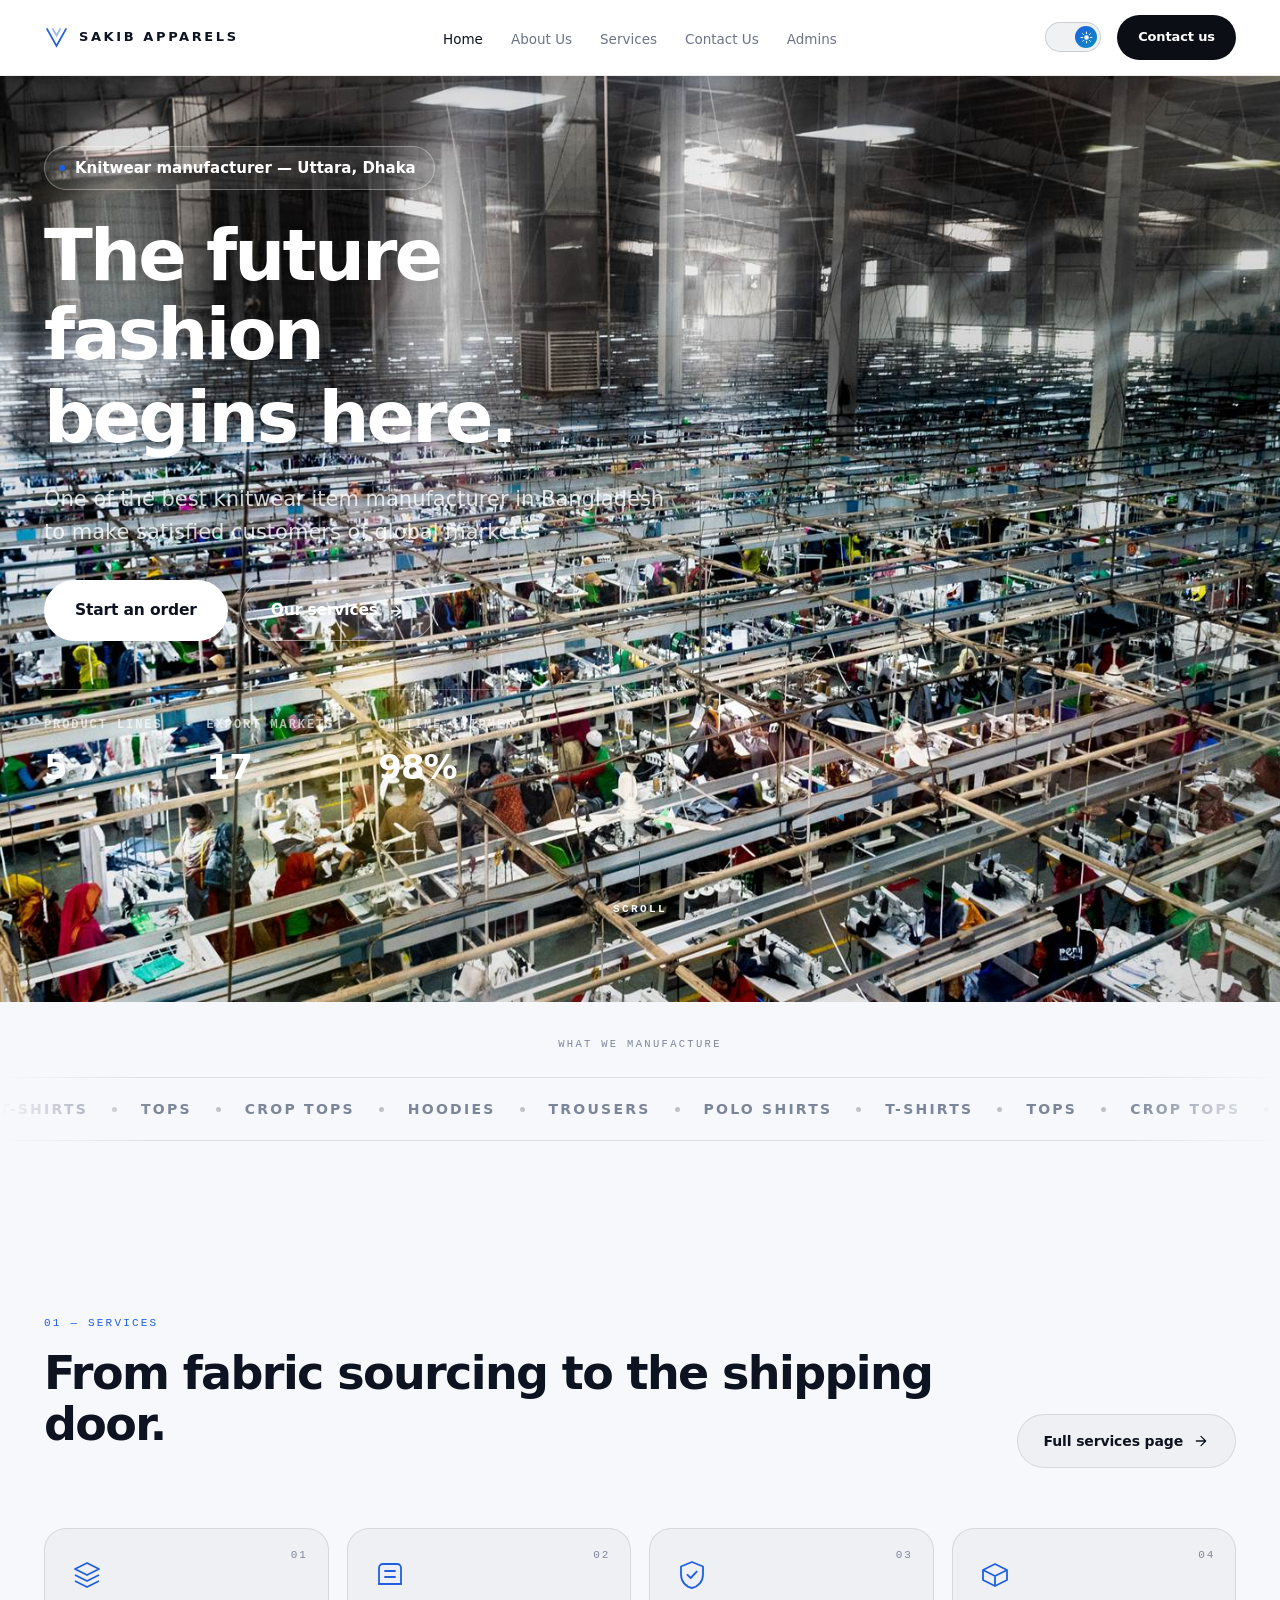
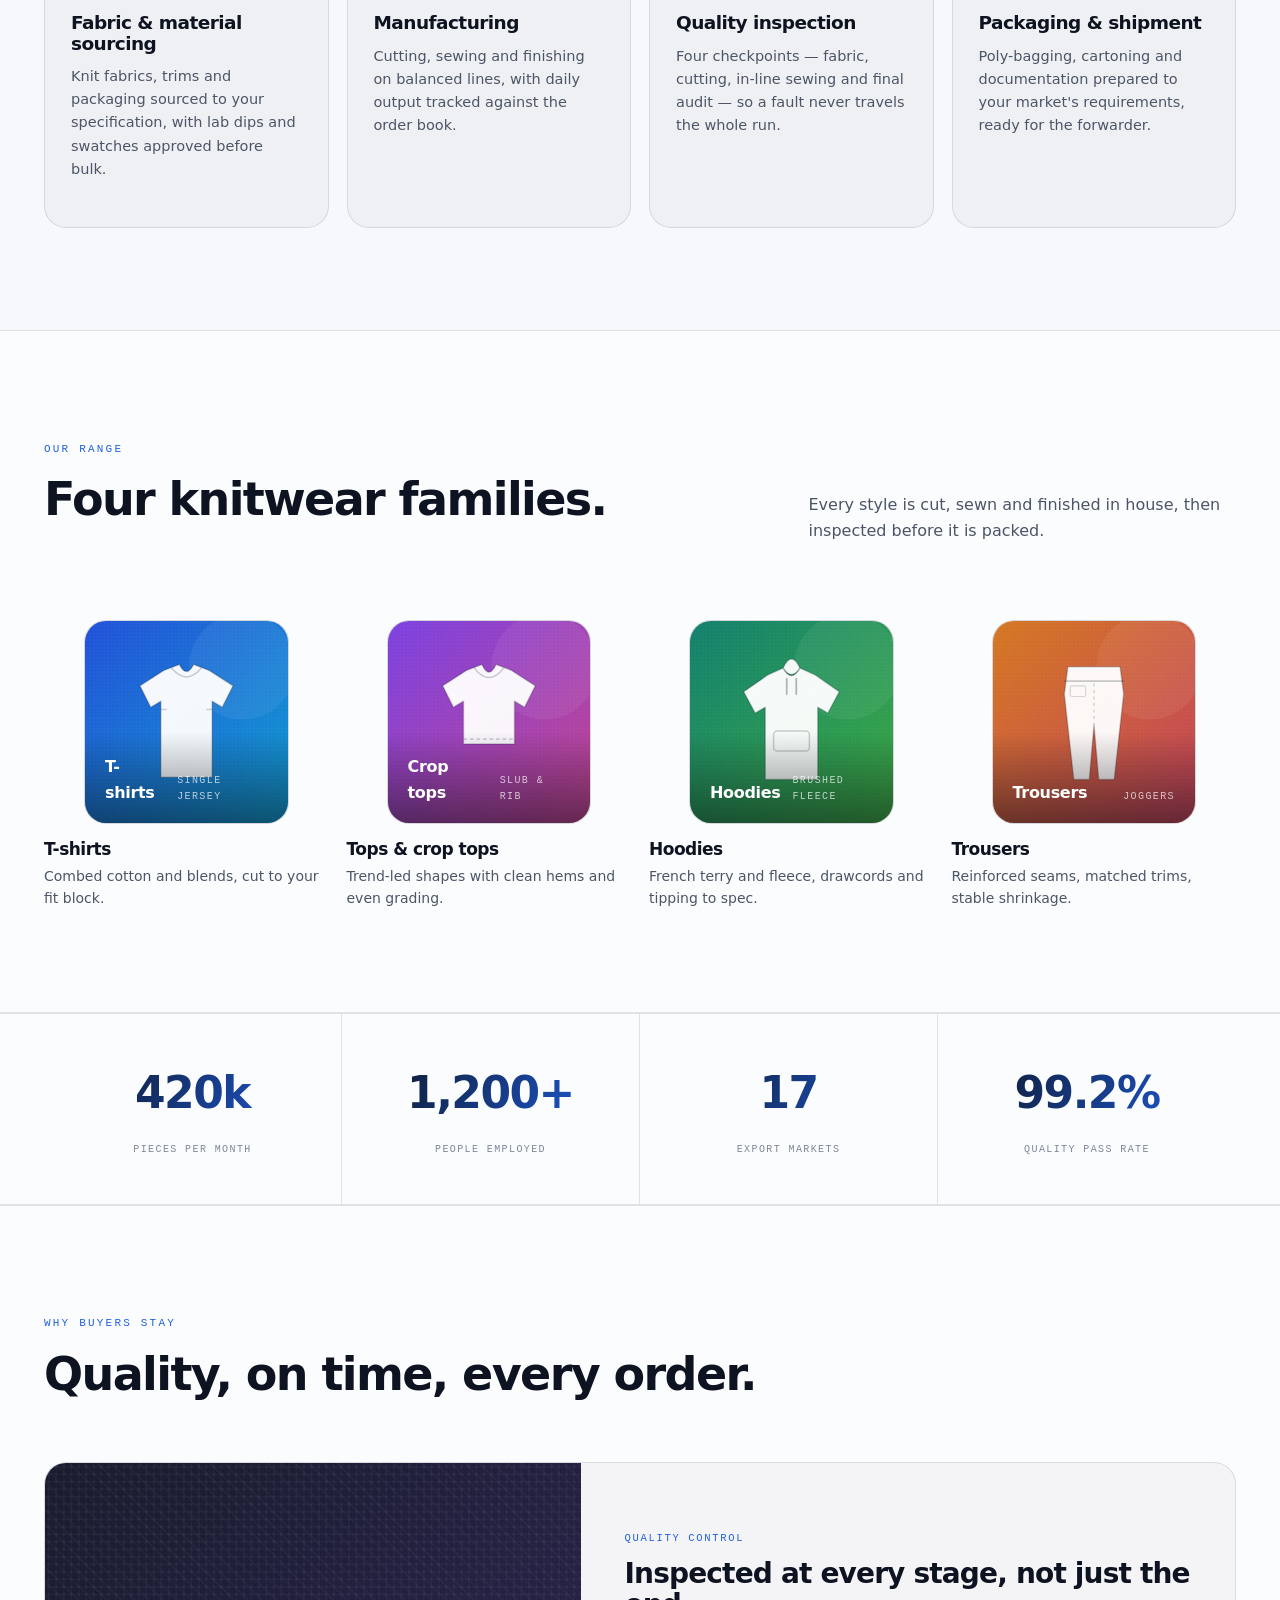
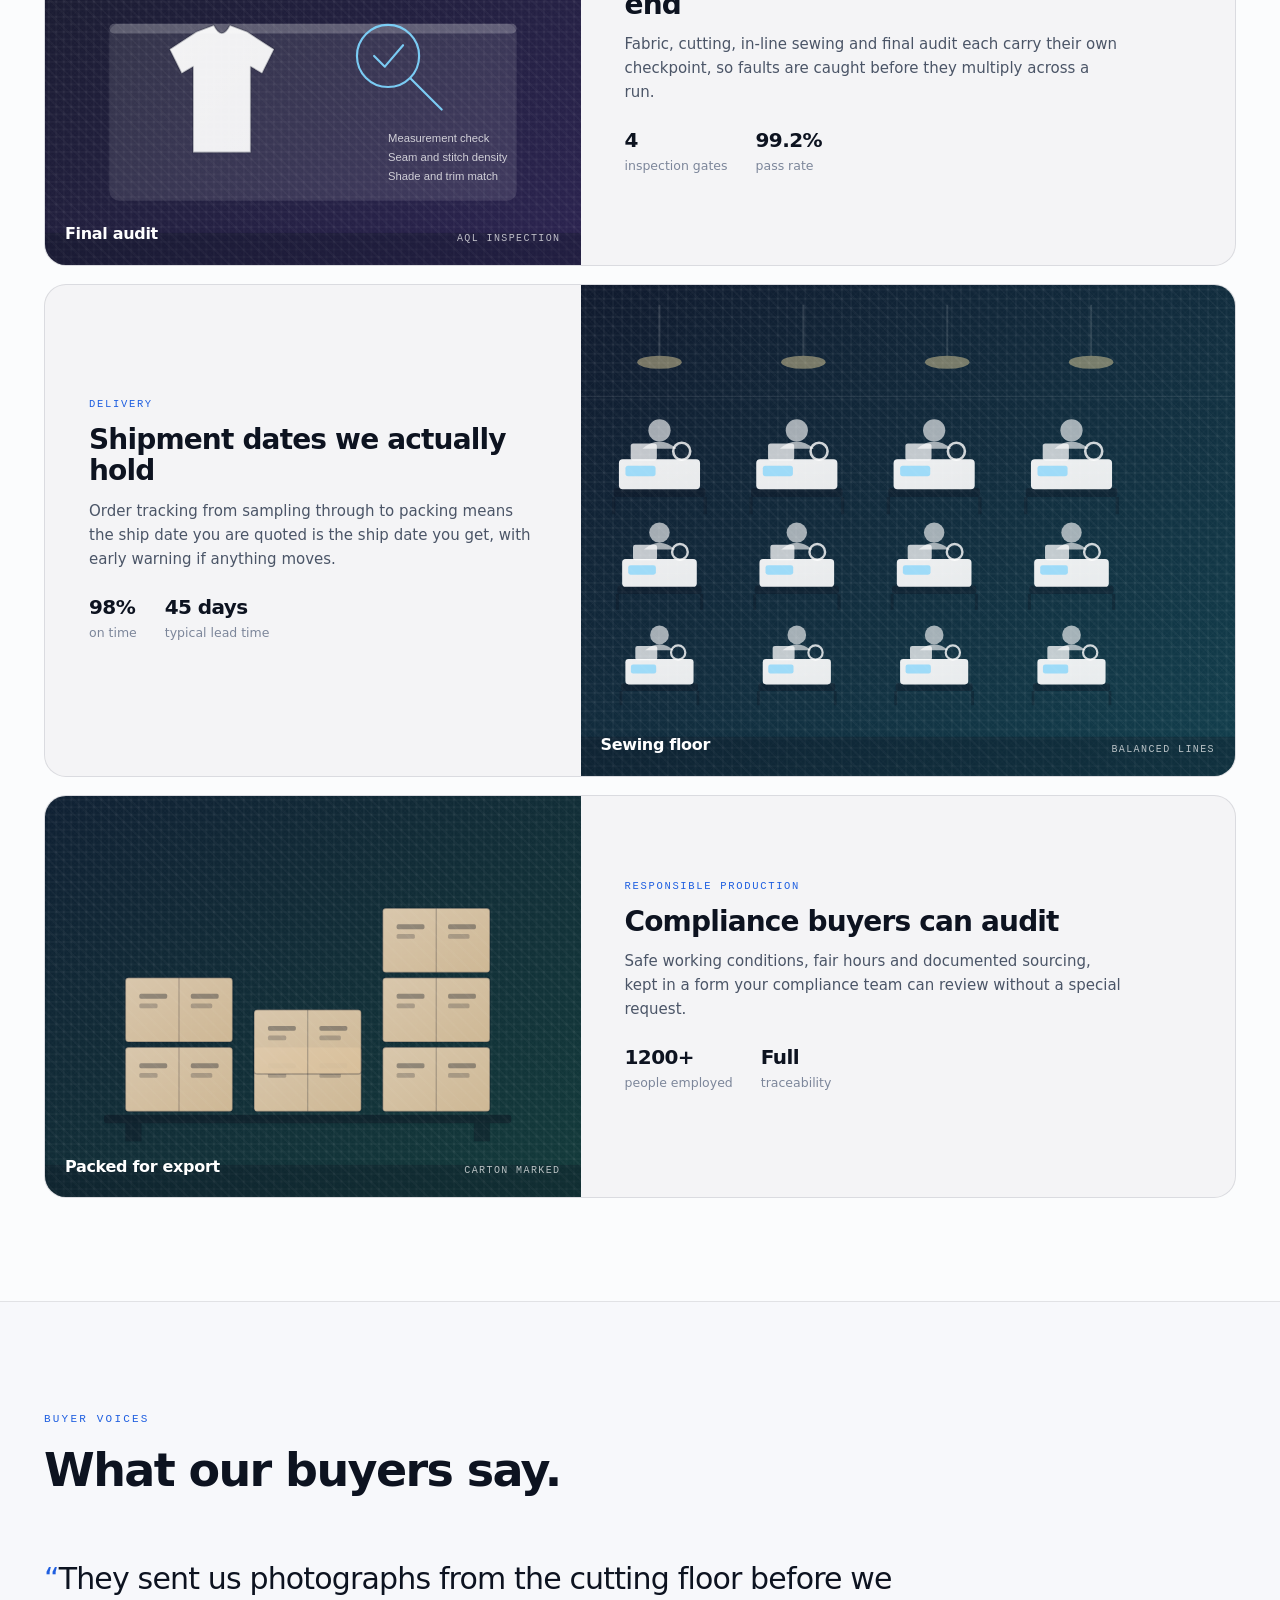
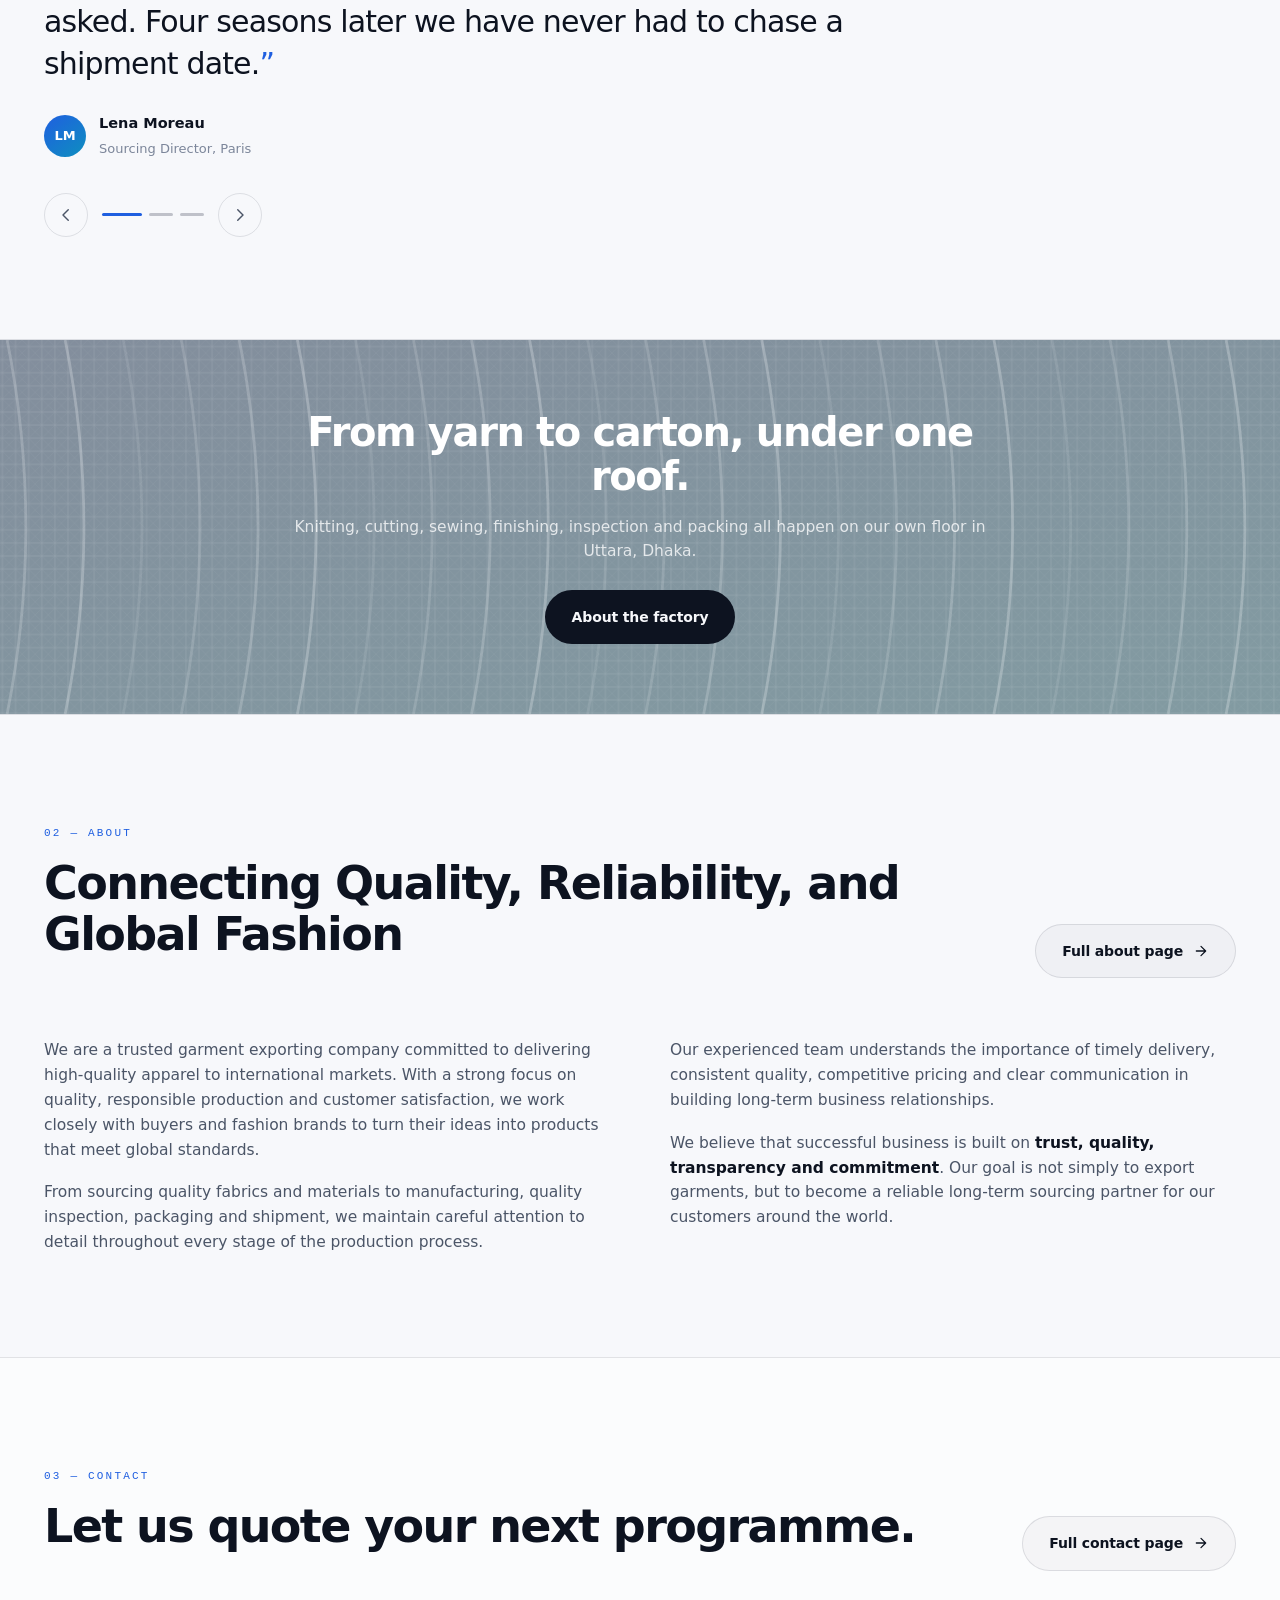
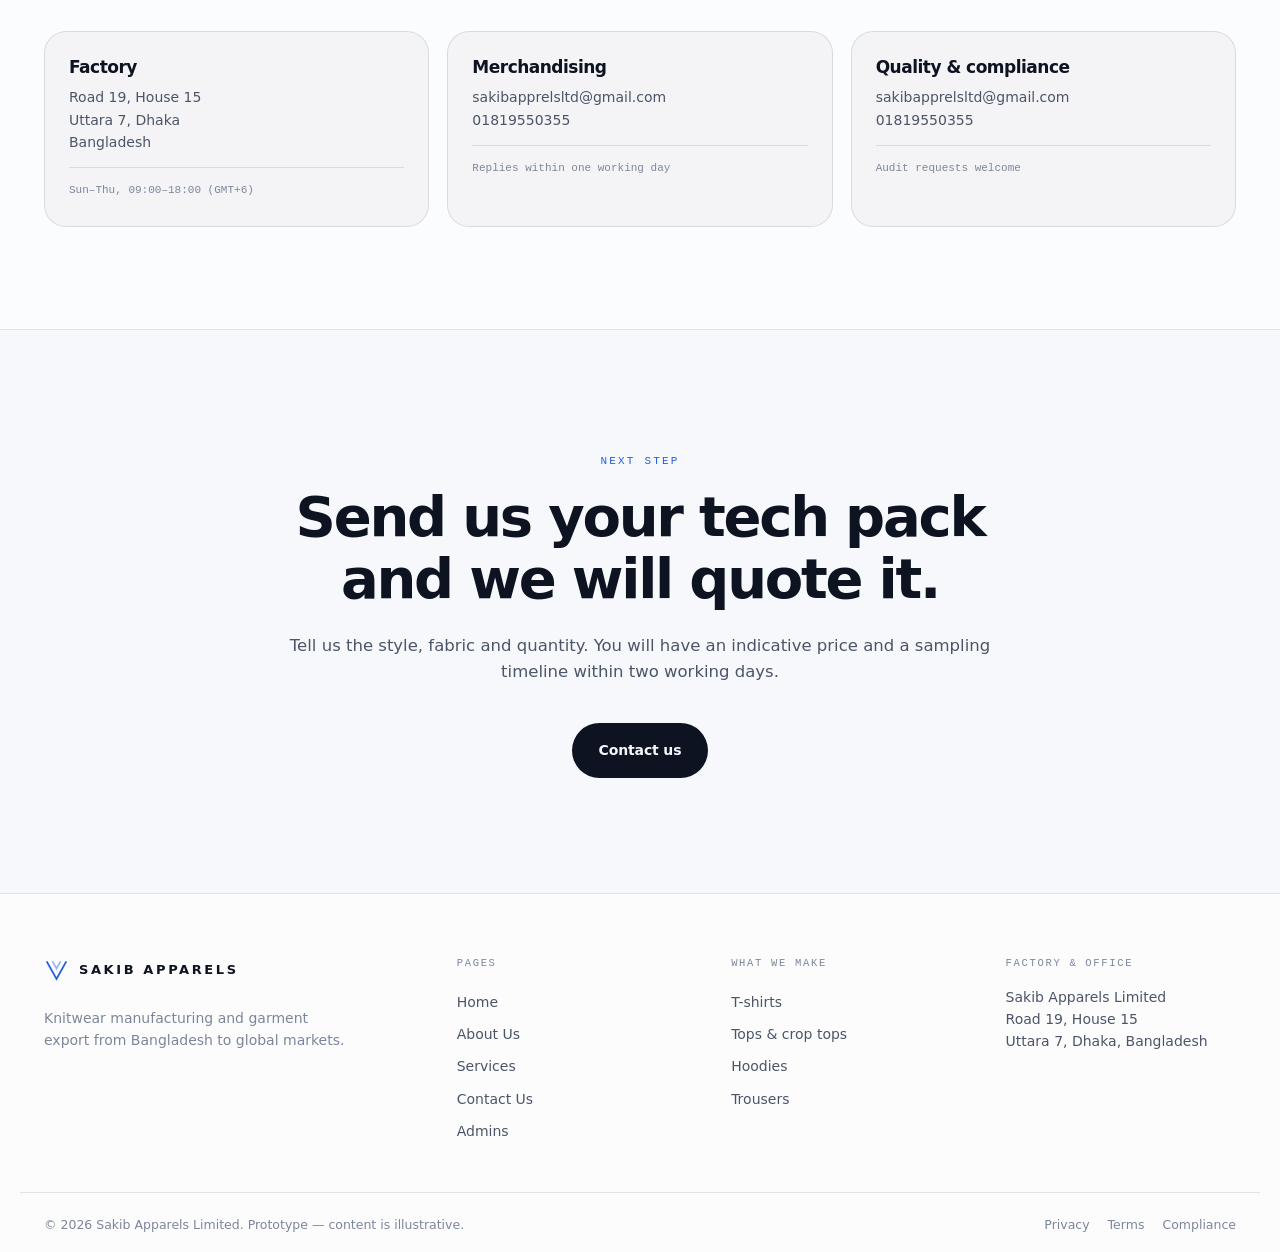
==== commit dafc9141: "Add files via upload" ====
--- a/index.html
+++ b/index.html
@@ -53,6 +53,7 @@
       <a href="about.html" class="nav__link"><span>About Us</span><span>About Us</span></a>
       <a href="services.html" class="nav__link"><span>Services</span><span>Services</span></a>
       <a href="contact.html" class="nav__link"><span>Contact Us</span><span>Contact Us</span></a>
+      <a href="admin.html" class="nav__link"><span>Admins</span><span>Admins</span></a>
     </nav>
 
     <div class="header__actions">
@@ -72,8 +73,8 @@
         </span>
       </button>
 
-      <a href="admin.html" class="btn btn--solid btn--sm magnetic">
-        <span class="btn__label">Admins</span>
+      <a href="contact.html" class="btn btn--solid btn--sm magnetic">
+        <span class="btn__label">Contact us</span>
         <span class="btn__shine"></span>
       </a>
 
@@ -137,8 +138,8 @@
           <span class="btn__label">Start an order</span>
           <span class="btn__shine"></span>
         </a>
-        <a href="admin.html" class="btn btn--ghost magnetic">
-          <span class="btn__label">Admins</span>
+        <a href="services.html" class="btn btn--ghost magnetic">
+          <span class="btn__label">Our services</span>
           <svg class="btn__arrow" viewBox="0 0 24 24" aria-hidden="true">
             <path d="M5 12h13M12 5l7 7-7 7" fill="none" stroke="currentColor" stroke-width="1.9" stroke-linecap="round" stroke-linejoin="round"/>
           </svg>
@@ -516,10 +517,6 @@
         <span class="btn__label">Contact us</span>
         <span class="btn__shine"></span>
       </a>
-      <a href="admin.html" class="btn btn--ghost magnetic">
-        <span class="btn__label">Admins</span>
-        <svg class="btn__arrow" viewBox="0 0 24 24" aria-hidden="true"><path d="M5 12h13M12 5l7 7-7 7" fill="none" stroke="currentColor" stroke-width="1.9" stroke-linecap="round" stroke-linejoin="round"/></svg>
-      </a>
     </div>
   </div>
 </section>
--- a/styles.css
+++ b/styles.css
@@ -562,67 +562,60 @@
 .hero__line.is-active{ opacity:1; transform:none; pointer-events:auto; }
 /* ---------- Hero photograph: no scrim at all ----------
    The client wants the factory image completely clear, so nothing is laid
-   over it and nothing dims it. The hero copy carries its own contrast
-   instead: white type with a tight dark shadow, in both themes. */
+   over it and nothing dims it: no tint, no card behind the text, no
+   shadow, no blur. White type carries the contrast on its own. */
 .hero__bg::after{ content:none; }
 :root[data-theme="light"] .hero__bg img.is-active{ opacity:1; }
 
-/* White bar behind the hero copy. The photo runs from near-black girders
-   to blown-out skylights, so text laid straight over it — even with a
-   glow — was inconsistent to read. A solid white panel fixes that
-   outright: fixed light background, fixed dark text, same in both themes,
-   regardless of what is behind it in the photo. */
+/* Fully transparent — no card, no fill, no shadow (a box-shadow's blur
+   radius is still a blur), so the photo behind the copy is never
+   softened or covered. White text carries the contrast instead. */
 .hero__copy{
   position:relative;
-  background:#fff;
-  color:#0d1320;
+  background:none;
+  color:#fff;
   max-width:640px;
-  padding:clamp(28px,4vw,48px) clamp(26px,4vw,50px);
-  border-radius:var(--r-lg);
-  box-shadow:0 34px 80px -30px rgba(0,0,0,.55), 0 2px 0 rgba(0,0,0,.04);
 }
 
 .hero__copy .eyebrow,
 .hero__copy .hero__title,
 .hero__copy .hero__facts dt,
 .hero__copy .hero__facts dd{
-  color:#0d1320;
+  color:#fff;
   text-shadow:none;
 }
-.hero__copy .hero__line{ text-shadow:none; }   /* colour comes from .hero__lines, not black */
+.hero__copy .hero__line{ text-shadow:none; }   /* colour comes from .hero__lines, not this block */
 
 /* larger throughout — the hero is the client's headline moment */
 .hero__title{ font-size:clamp(38px,5.6vw,72px); letter-spacing:-.04em; }
-.hero__lines{ font-size:clamp(17px,1.7vw,21px); line-height:1.55; font-weight:500; color:#3a4256; }
+.hero__lines{ font-size:clamp(17px,1.7vw,21px); line-height:1.55; font-weight:500; color:rgba(255,255,255,.8); }
 .hero__copy .eyebrow{
   font-size:clamp(13px,1.2vw,15px); font-weight:600;
   padding:9px 18px 9px 14px;
-  background:rgba(13,19,32,.06);
-  border-color:rgba(13,19,32,.2);
-}
-.hero__copy .hero__facts dt{ font-size:12px; font-weight:600; color:#6b7385; }
+  background:rgba(255,255,255,.1);
+  border-color:rgba(255,255,255,.32);
+}
+.hero__copy .hero__facts dt{ font-size:12px; font-weight:600; color:rgba(255,255,255,.65); }
 .hero__copy .hero__facts dd{ font-size:clamp(26px,3.6vw,34px); }
-.hero__copy .hero__facts{ border-top-color:rgba(13,19,32,.14); }
-
-/* the scroll hint sits directly on the photo, outside the panel — give it
-   its own small white bar so it stays legible too */
+.hero__copy .hero__facts{ border-top-color:rgba(255,255,255,.28); }
+
+/* transparent too — same rule as the copy above, nothing behind the text */
 .hero .scroll-hint{
-  width:fit-content; margin-inline:auto;   /* base rule is full-width; shrink to content so the bar hugs it */
-  padding:14px 16px 12px; background:#fff; border-radius:var(--r-md);
-  box-shadow:0 20px 50px -22px rgba(0,0,0,.55);
-  font-size:11px; font-weight:600; color:#0d1320;
-}
-.hero .scroll-hint__line{ background:rgba(13,19,32,.35); }
-
-/* buttons sit on the white panel now — ordinary card-level contrast */
+  width:fit-content; margin-inline:auto;
+  font-size:11px; font-weight:600; color:#fff;
+}
+.hero .scroll-hint__line{ background:rgba(255,255,255,.4); }
+
+/* buttons still need a fill to read as buttons — only the text container
+   went transparent, not the interactive controls */
 .hero__cta .btn{ font-size:15.5px; padding:17px 30px; }
-.hero__cta .btn--solid{ background:#0b0e14; color:#fff; text-shadow:none; }
+.hero__cta .btn--solid{ background:#fff; color:#0d1320; text-shadow:none; }
 .hero__cta .btn--ghost{
-  color:#0d1320; border-color:rgba(13,19,32,.3);
-  background:rgba(13,19,32,.05);
+  color:#fff; border-color:rgba(255,255,255,.45);
+  background:rgba(255,255,255,.08);
   text-shadow:none;
 }
-.hero__cta .btn--ghost:hover{ border-color:#0d1320; background:rgba(13,19,32,.1); }
+.hero__cta .btn--ghost:hover{ border-color:#fff; background:rgba(255,255,255,.16); }
 
 @media (max-width:1080px){
   .hero__bg img{ object-position:62% 50%; }
@@ -724,8 +717,11 @@
   transform:translateX(-101%);
   transition:transform .55s var(--ease-io);
 }
+/* .is-swept is added by JS on touch devices when the card scrolls into
+   view, since those have no hover to trigger it. */
 .card:hover .card__sweep,
-.card:focus-within .card__sweep{ transform:translateX(0); }
+.card:focus-within .card__sweep,
+.card.is-swept .card__sweep{ transform:translateX(0); }
 /* The photo runs at full fidelity — no filter, no tint over it. */
 .card__sweep img{ width:100%; height:100%; object-fit:cover; display:block; }
 
@@ -741,17 +737,21 @@
 .card:hover .card__num,
 .card:focus-within h3,
 .card:focus-within p,
-.card:focus-within .card__num{
+.card:focus-within .card__num,
+.card.is-swept h3,
+.card.is-swept p,
+.card.is-swept .card__num{
   color:#fff;
   text-shadow:0 1px 2px rgba(0,0,0,.92), 0 2px 10px rgba(0,0,0,.75);
 }
 .card:hover .card__icon,
-.card:focus-within .card__icon{
+.card:focus-within .card__icon,
+.card.is-swept .card__icon{
   color:#fff;
   filter:drop-shadow(0 1px 3px rgba(0,0,0,.9));
 }
 /* the card's own tint would sit under the photo and mute it */
-.card:hover, .card:focus-within{ background:transparent; }
+.card:hover, .card:focus-within, .card.is-swept{ background:transparent; }
 
 /* =========================================================
    STATS BAND
@@ -1280,6 +1280,9 @@
 }
 .modal__head h3{ font-size:18px; margin-bottom:5px; }
 .modal__head p{ color:var(--text-3); font-size:13px; display:inline-flex; align-items:center; gap:7px; }
+/* padlock next to the dialog subtitle — without an explicit size the inline
+   SVG expands to fill the flex line */
+.lockic{ width:14px; height:14px; flex:none; opacity:.75; }
 .modal__x{
   width:36px; height:36px; border-radius:50%; border:1px solid var(--line); flex:none;
   display:grid; place-items:center; color:var(--text-2);
@@ -1583,7 +1586,7 @@
 @media (hover:none){
   .card:hover,.post:hover,.product:hover,.member:hover,
   .value:hover,.office:hover,.work__item:hover{ transform:none; box-shadow:none; }
-  .card__sweep{ display:none; }   /* no hover on touch — it would fire on tap */
+  /* the sweep stays on touch — JS drives it via .is-swept on scroll */
   .step:hover .step__body{ transform:none; }
   .frow:hover{ transform:none; }
   .milestone:hover{ padding-left:0; }
